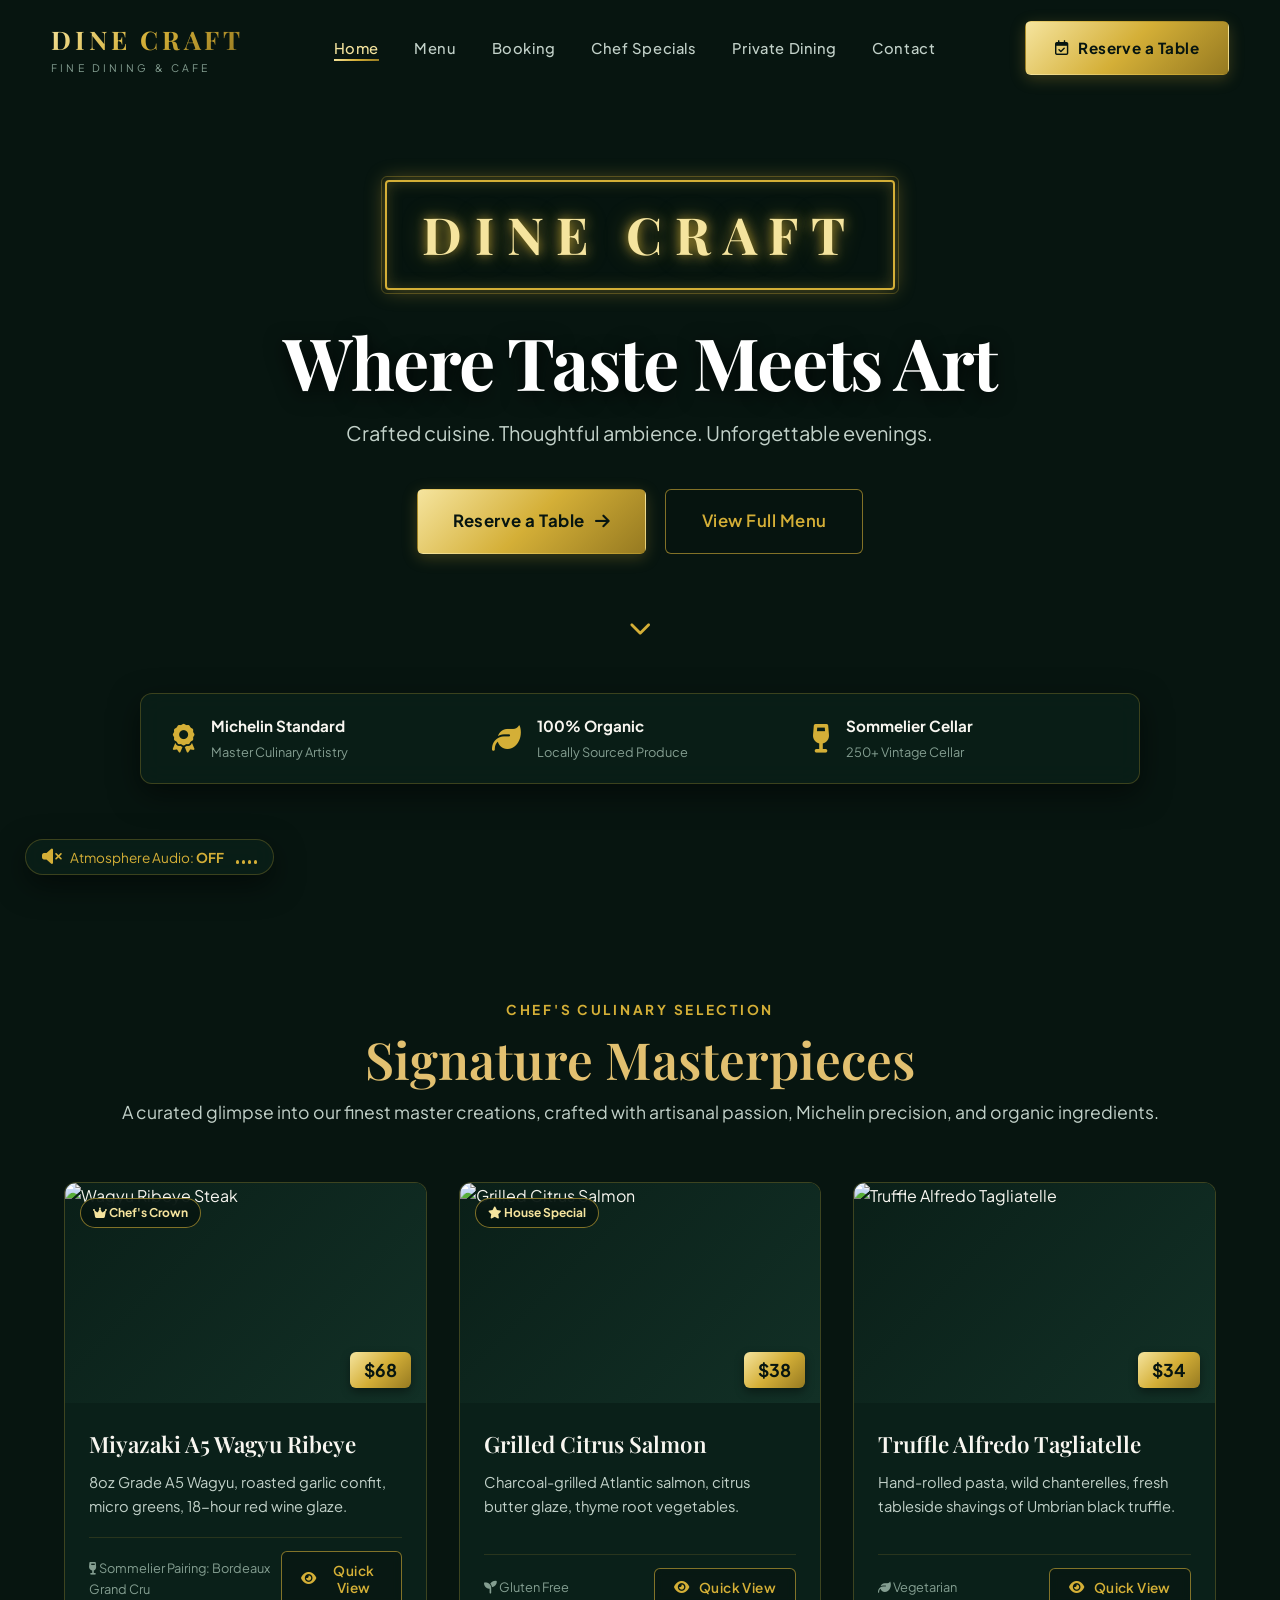
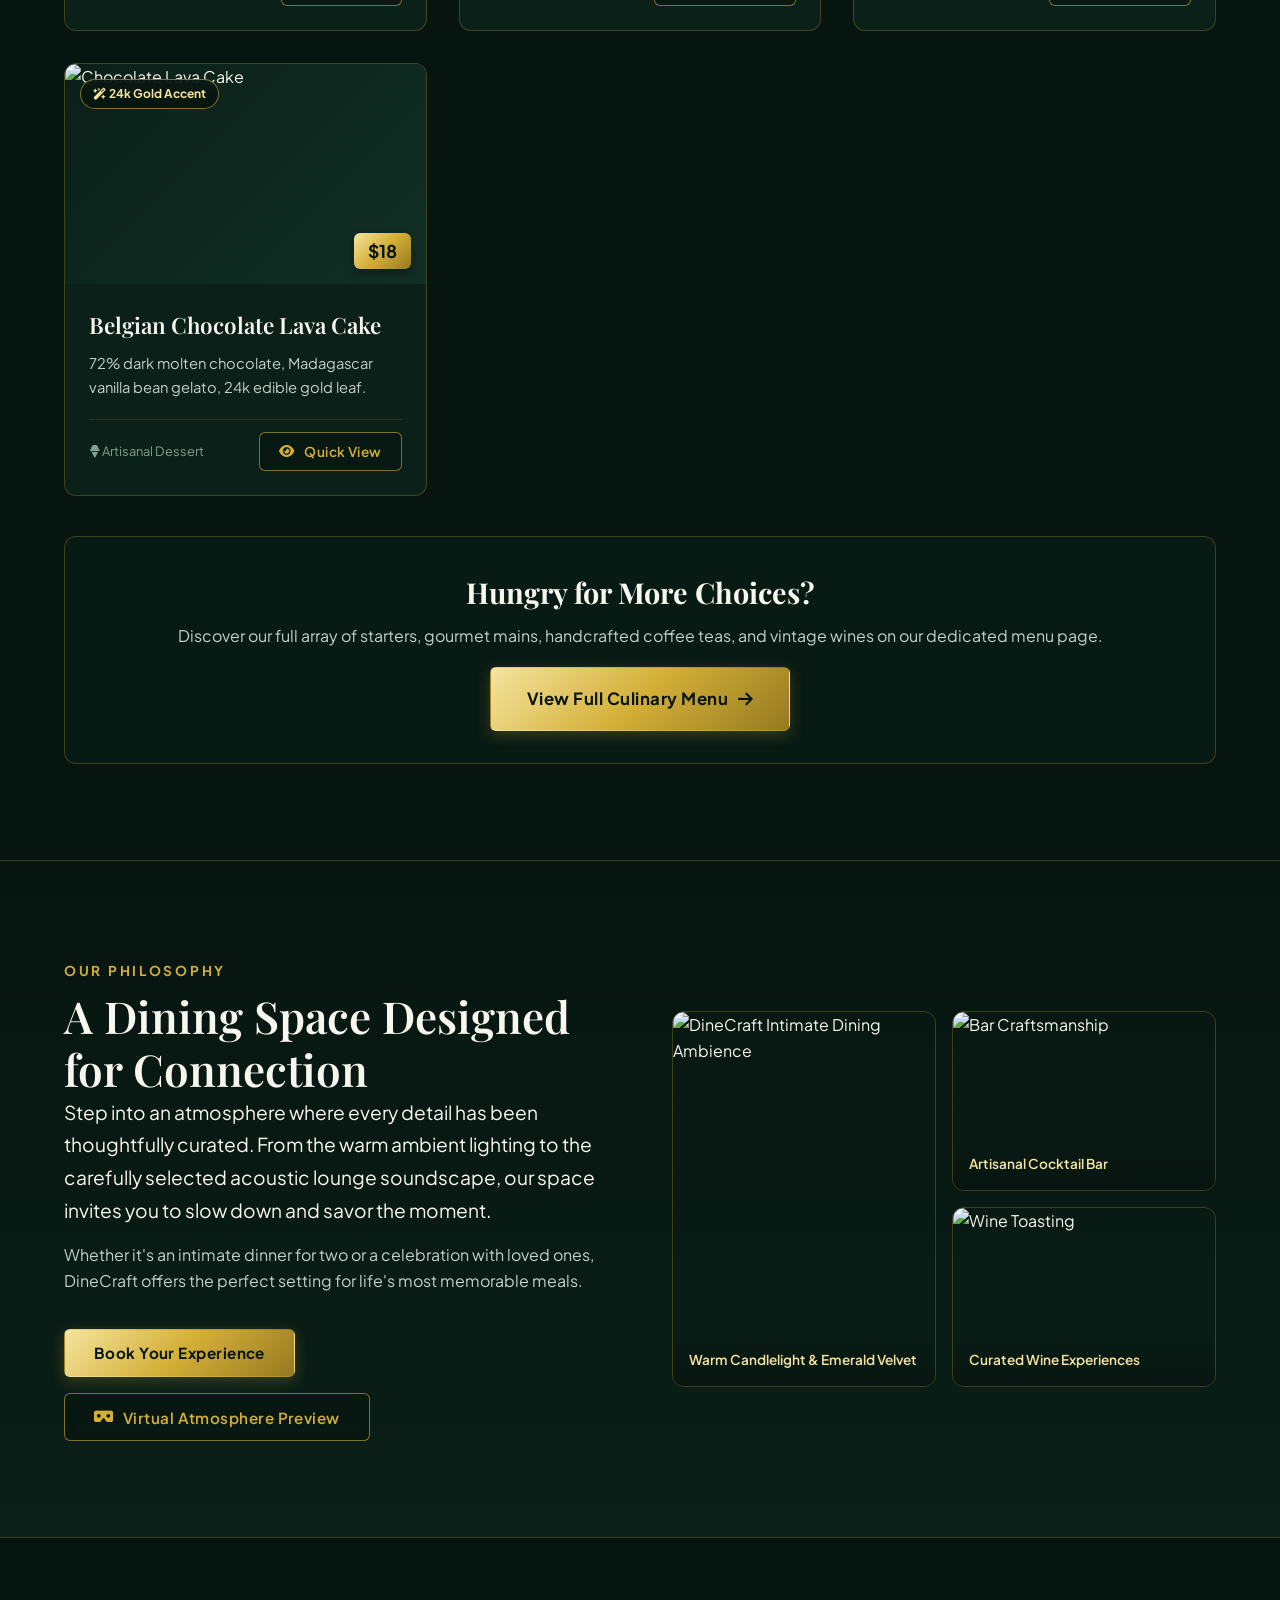
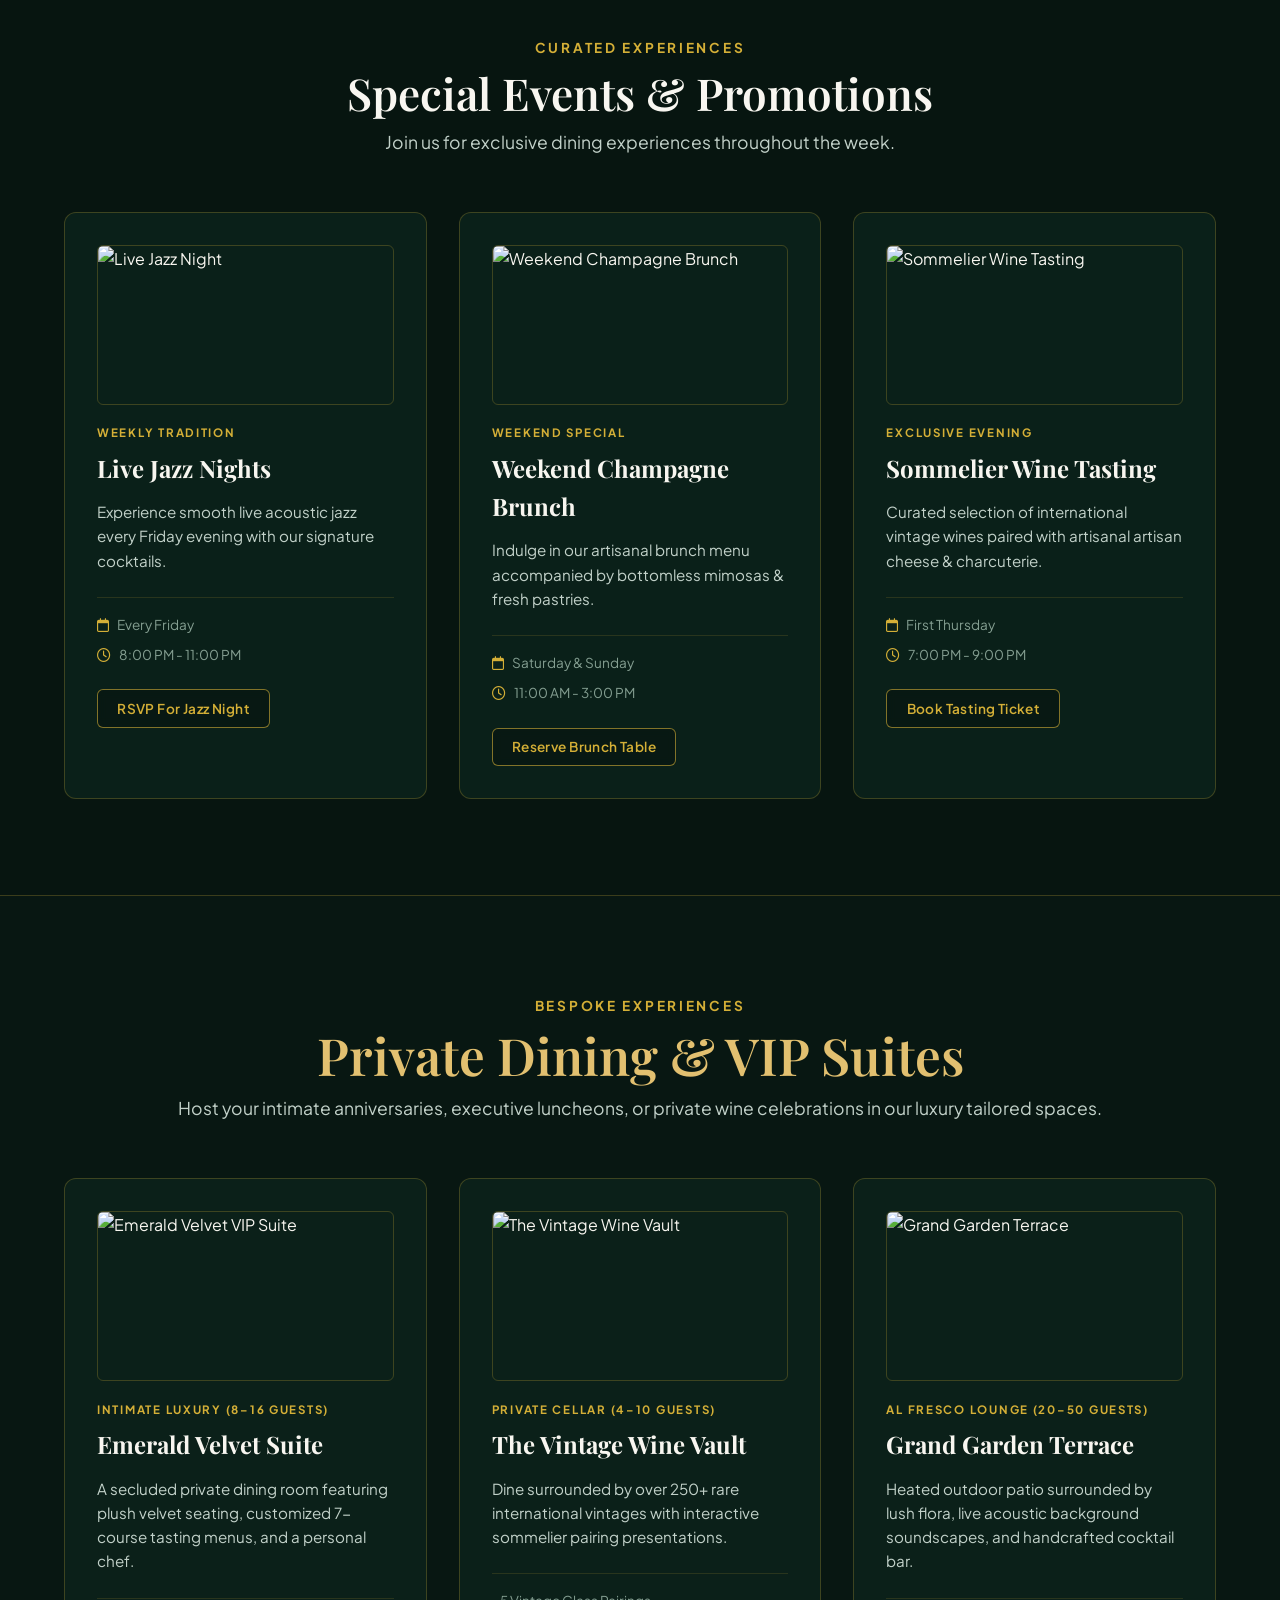
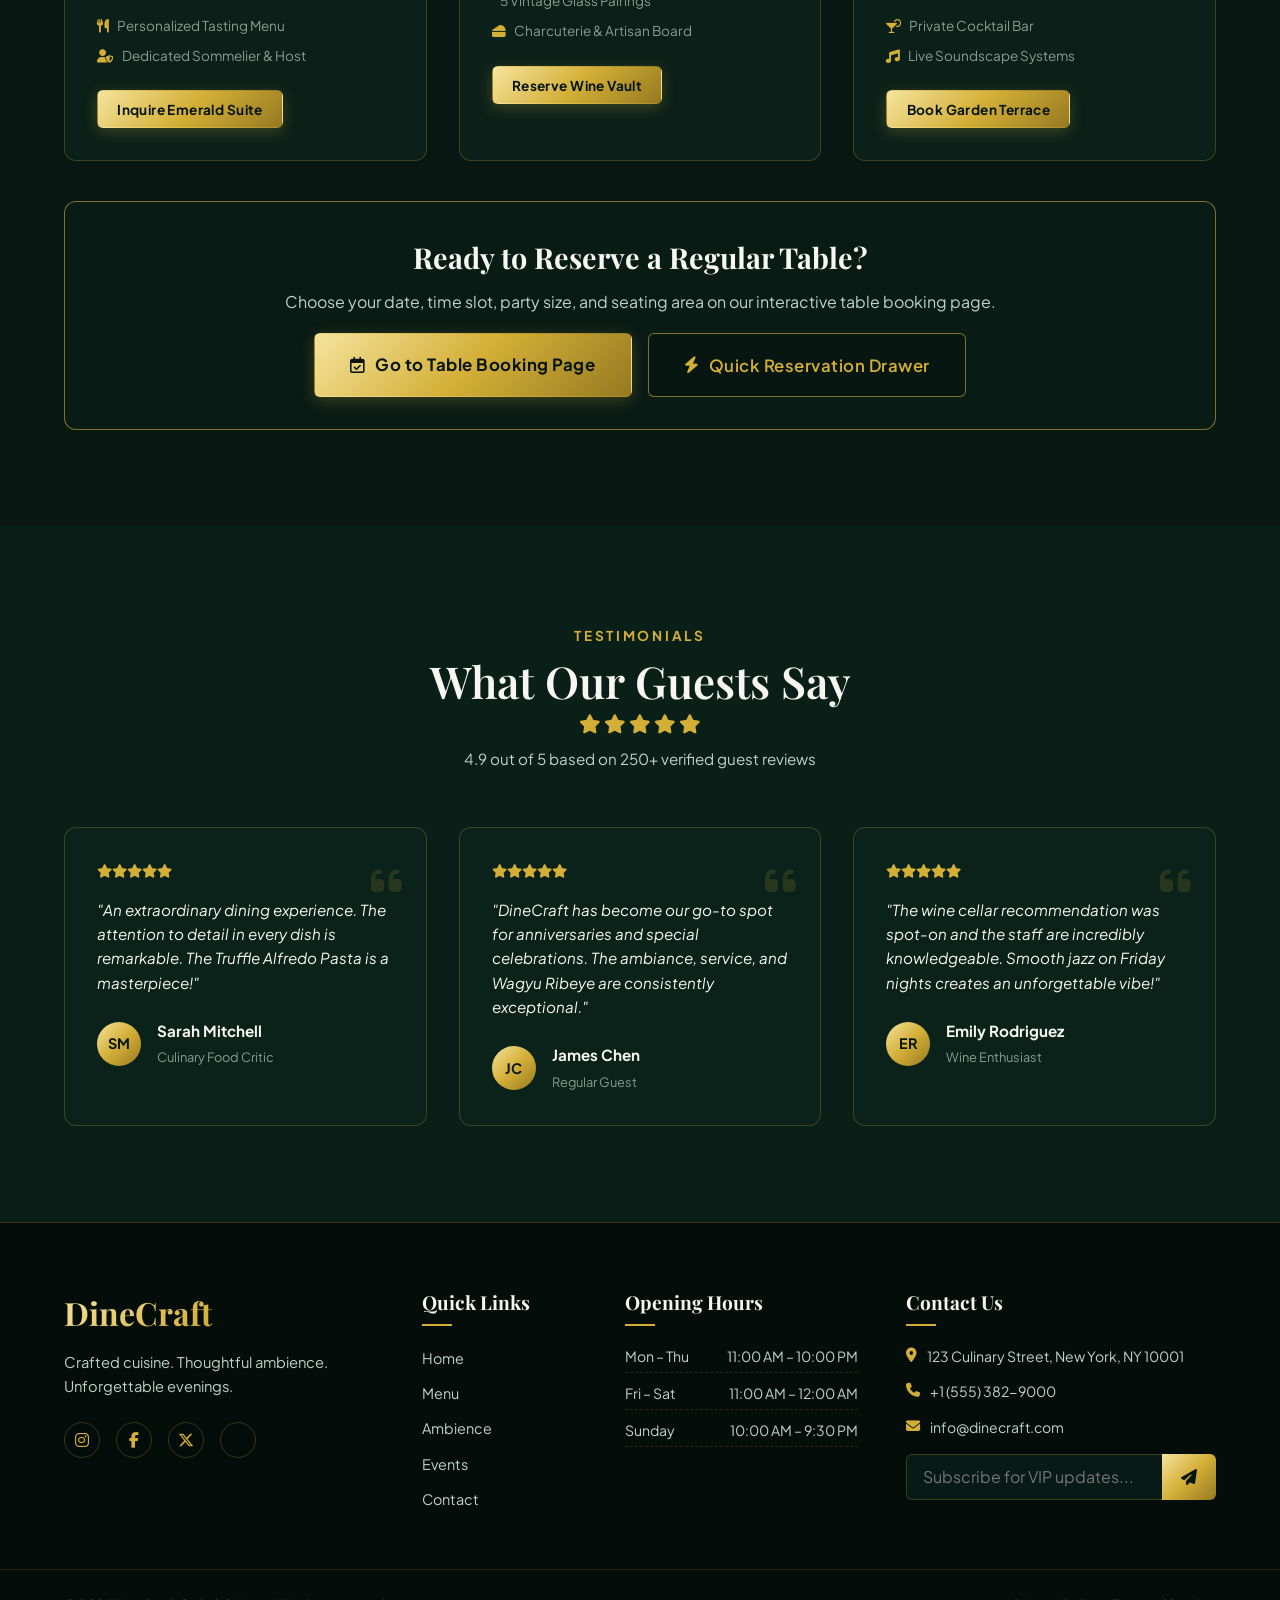
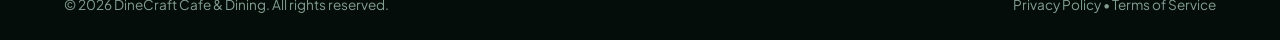
==== index.html @ c714c4ca "Initial commit: DineCraft Fine Dining & Cafe" ====
<!DOCTYPE html>
<html lang="en">
<head>
    <meta charset="UTF-8">
    <meta name="viewport" content="width=device-width, initial-scale=1.0">
    <meta name="description" content="DineCraft - Premier Fine Dining & Artisanal Cafe. Crafted cuisine, thoughtful ambience, and unforgettable culinary experiences.">
    <title>DineCraft | Where Taste Meets Art</title>
    
    <!-- Google Fonts -->
    <link rel="preconnect" href="https://fonts.googleapis.com">
    <link rel="preconnect" href="https://fonts.gstatic.com" crossorigin>
    <link href="https://fonts.googleapis.com/css2?family=Cormorant+Garamond:ital,wght@0,500;0,600;0,700;1,400&family=Playfair+Display:ital,wght@0,400;0,600;0,700;0,900;1,400&family=Plus+Jakarta+Sans:wght@300;400;500;600;700&display=swap" rel="stylesheet">
    
    <!-- FontAwesome Icons -->
    <link rel="stylesheet" href="https://cdnjs.cloudflare.com/ajax/libs/font-awesome/6.4.0/css/all.min.css">
    
    <!-- Main CSS -->
    <link rel="stylesheet" href="index.css?v=2">
</head>
<body>

    <!-- Ambient Audio Soundscape Synthesizer Floating Bar -->
    <div class="ambient-audio-bar" id="ambientAudioBar">
        <button id="ambientToggleBtn" class="ambient-btn" title="Toggle Relaxing Cafe Ambience Sound">
            <i class="fa-solid fa-volume-xmark" id="ambientIcon"></i>
            <span class="ambient-label">Atmosphere Audio: <strong id="ambientStatus">OFF</strong></span>
        </button>
        <div class="audio-waves" id="audioWaves">
            <span></span><span></span><span></span><span></span>
        </div>
    </div>

    <!-- Header & Sticky Navigation Bar -->
    <header class="site-header" id="siteHeader">
        <div class="header-container">
            <a href="#home" class="brand-logo">
                <span class="logo-text">DINE CRAFT</span>
                <span class="logo-sub">FINE DINING & CAFE</span>
            </a>

            <nav class="main-nav" id="mainNav">
                <ul class="nav-list">
                    <li><a href="index.html" class="nav-link active">Home</a></li>
                    <li><a href="menu.html" class="nav-link">Menu</a></li>
                    <li><a href="booking.html" class="nav-link">Booking</a></li>
                    <li><a href="#signatures" class="nav-link">Chef Specials</a></li>
                    <li><a href="#private-dining" class="nav-link">Private Dining</a></li>
                    <li><a href="#contact" class="nav-link">Contact</a></li>
                </ul>
            </nav>

            <div class="header-actions">
                <a href="booking.html" class="btn btn-gold">
                    <i class="fa-regular fa-calendar-check"></i>
                    <span>Reserve a Table</span>
                </a>
                <button class="mobile-toggle" id="mobileToggle" aria-label="Toggle Navigation Menu">
                    <i class="fa-solid fa-bars"></i>
                </button>
            </div>
        </div>
    </header>

    <!-- Main Content Area -->
    <main>
        <!-- Hero Section -->
        <section class="hero-section" id="home">
            <div class="hero-backdrop"></div>
            <div class="hero-overlay"></div>
            
            <div class="hero-content">
                <!-- Glowing Signboard Frame matching Reference Image -->
                <div class="glowing-sign-container" data-aos="fade-down">
                    <div class="sign-inner-glow">
                        <h1 class="sign-title">DINE CRAFT</h1>
                    </div>
                </div>

                <h2 class="hero-headline">Where Taste Meets Art</h2>
                <p class="hero-subtext">Crafted cuisine. Thoughtful ambience. Unforgettable evenings.</p>

                <div class="hero-cta-group">
                    <a href="booking.html" class="btn btn-gold btn-lg">
                        <span>Reserve a Table</span>
                        <i class="fa-solid fa-arrow-right"></i>
                    </a>
                    <a href="menu.html" class="btn btn-outline-gold btn-lg">
                        <span>View Full Menu</span>
                    </a>
                </div>

                <a href="#recommendations" class="scroll-indicator" aria-label="Scroll Down">
                    <i class="fa-solid fa-chevron-down"></i>
                </a>
            </div>

            <div class="hero-features-bar">
                <div class="feature-badge">
                    <i class="fa-solid fa-award"></i>
                    <div>
                        <strong>Michelin Standard</strong>
                        <span>Master Culinary Artistry</span>
                    </div>
                </div>
                <div class="feature-badge">
                    <i class="fa-solid fa-leaf"></i>
                    <div>
                        <strong>100% Organic</strong>
                        <span>Locally Sourced Produce</span>
                    </div>
                </div>
                <div class="feature-badge">
                    <i class="fa-solid fa-wine-glass"></i>
                    <div>
                        <strong>Sommelier Cellar</strong>
                        <span>250+ Vintage Cellar</span>
                    </div>
                </div>
            </div>
        </section>

        <!-- Chef's Signature Masterpieces Showcase Section -->
        <section class="section recommendations-section" id="signatures">
            <div class="container">
                <div class="section-header text-center">
                    <span class="gold-subtitle">CHEF'S CULINARY SELECTION</span>
                    <h2 class="section-title" style="color: #e2c070; font-size: 3.2rem;">Signature Masterpieces</h2>
                    <p class="section-description">A curated glimpse into our finest master creations, crafted with artisanal passion, Michelin precision, and organic ingredients.</p>
                </div>

                <div class="dishes-grid">
                    <!-- Dish 1: Wagyu Ribeye -->
                    <article class="dish-card">
                        <div class="dish-image-wrapper">
                            <img src="https://images.unsplash.com/photo-1558030006-450675393462?w=800&auto=format&fit=crop&q=80" alt="Wagyu Ribeye Steak" loading="lazy">
                            <span class="signature-tag"><i class="fa-solid fa-crown"></i> Chef's Crown</span>
                            <span class="price-tag">$68</span>
                        </div>
                        <div class="dish-info">
                            <h3 class="dish-title">Miyazaki A5 Wagyu Ribeye</h3>
                            <p class="dish-desc">8oz Grade A5 Wagyu, roasted garlic confit, micro greens, 18-hour red wine glaze.</p>
                            <div class="dish-footer">
                                <span class="dish-dietary"><i class="fa-solid fa-wine-glass"></i> Sommelier Pairing: Bordeaux Grand Cru</span>
                                <button class="btn btn-outline-gold btn-sm quick-view-btn" data-dish="wagyu">
                                    <i class="fa-solid fa-eye"></i> Quick View
                                </button>
                            </div>
                        </div>
                    </article>

                    <!-- Dish 2: Citrus Salmon -->
                    <article class="dish-card">
                        <div class="dish-image-wrapper">
                            <img src="https://images.unsplash.com/photo-1467003909585-2f8a72700288?w=800&auto=format&fit=crop&q=80" alt="Grilled Citrus Salmon" loading="lazy">
                            <span class="signature-tag"><i class="fa-solid fa-star"></i> House Special</span>
                            <span class="price-tag">$38</span>
                        </div>
                        <div class="dish-info">
                            <h3 class="dish-title">Grilled Citrus Salmon</h3>
                            <p class="dish-desc">Charcoal-grilled Atlantic salmon, citrus butter glaze, thyme root vegetables.</p>
                            <div class="dish-footer">
                                <span class="dish-dietary"><i class="fa-solid fa-seedling"></i> Gluten Free</span>
                                <button class="btn btn-outline-gold btn-sm quick-view-btn" data-dish="salmon">
                                    <i class="fa-solid fa-eye"></i> Quick View
                                </button>
                            </div>
                        </div>
                    </article>

                    <!-- Dish 3: Truffle Tagliatelle -->
                    <article class="dish-card">
                        <div class="dish-image-wrapper">
                            <img src="https://images.unsplash.com/photo-1551183053-bf91a1d81141?w=800&auto=format&fit=crop&q=80" alt="Truffle Alfredo Tagliatelle" loading="lazy">
                            <span class="price-tag">$34</span>
                        </div>
                        <div class="dish-info">
                            <h3 class="dish-title">Truffle Alfredo Tagliatelle</h3>
                            <p class="dish-desc">Hand-rolled pasta, wild chanterelles, fresh tableside shavings of Umbrian black truffle.</p>
                            <div class="dish-footer">
                                <span class="dish-dietary"><i class="fa-solid fa-leaf"></i> Vegetarian</span>
                                <button class="btn btn-outline-gold btn-sm quick-view-btn" data-dish="truffle">
                                    <i class="fa-solid fa-eye"></i> Quick View
                                </button>
                            </div>
                        </div>
                    </article>

                    <!-- Dish 4: Belgian Chocolate Lava Cake -->
                    <article class="dish-card">
                        <div class="dish-image-wrapper">
                            <img src="https://images.unsplash.com/photo-1606313564200-e75d5e30476c?w=800&auto=format&fit=crop&q=80" alt="Chocolate Lava Cake" loading="lazy">
                            <span class="signature-tag"><i class="fa-solid fa-wand-magic-sparkles"></i> 24k Gold Accent</span>
                            <span class="price-tag">$18</span>
                        </div>
                        <div class="dish-info">
                            <h3 class="dish-title">Belgian Chocolate Lava Cake</h3>
                            <p class="dish-desc">72% dark molten chocolate, Madagascar vanilla bean gelato, 24k edible gold leaf.</p>
                            <div class="dish-footer">
                                <span class="dish-dietary"><i class="fa-solid fa-ice-cream"></i> Artisanal Dessert</span>
                                <button class="btn btn-outline-gold btn-sm quick-view-btn" data-dish="cake">
                                    <i class="fa-solid fa-eye"></i> Quick View
                                </button>
                            </div>
                        </div>
                    </article>
                </div>

                <div class="text-center margin-top-lg" style="background: rgba(10, 31, 24, 0.6); padding: 2rem; border-radius: var(--radius-md); border: 1px solid var(--border-gold);">
                    <h3 style="font-family: var(--font-heading); font-size: 1.8rem; color: #f8f6f0; margin-bottom: 0.5rem;">Hungry for More Choices?</h3>
                    <p style="color: var(--text-secondary); margin-bottom: 1.2rem;">Discover our full array of starters, gourmet mains, handcrafted coffee teas, and vintage wines on our dedicated menu page.</p>
                    <a href="menu.html" class="btn btn-gold btn-lg">
                        <span>View Full Culinary Menu</span>
                        <i class="fa-solid fa-arrow-right"></i>
                    </a>
                </div>
            </div>
        </section>

        <!-- Ambience & Story Section -->
        <section class="section ambience-section" id="ambience">
            <div class="container">
                <div class="ambience-grid">
                    <div class="ambience-content">
                        <span class="gold-subtitle">OUR PHILOSOPHY</span>
                        <h2 class="section-title">A Dining Space Designed for Connection</h2>
                        <p class="ambience-lead">
                            Step into an atmosphere where every detail has been thoughtfully curated. From the warm ambient lighting to the carefully selected acoustic lounge soundscape, our space invites you to slow down and savor the moment.
                        </p>
                        <p class="ambience-body">
                            Whether it's an intimate dinner for two or a celebration with loved ones, DineCraft offers the perfect setting for life's most memorable meals.
                        </p>

                        <div class="ambience-actions">
                            <button class="btn btn-gold modal-trigger" data-target="reservationModal">
                                <span>Book Your Experience</span>
                            </button>
                            <button class="btn btn-outline-gold modal-trigger" data-target="tourModal">
                                <i class="fa-solid fa-vr-cardboard"></i>
                                <span>Virtual Atmosphere Preview</span>
                            </button>
                        </div>
                    </div>

                    <div class="ambience-gallery-masonry">
                        <div class="gallery-item item-large">
                            <img src="https://images.unsplash.com/photo-1550966871-3ed3cdb5ed0c?w=1000&auto=format&fit=crop&q=80" alt="DineCraft Intimate Dining Ambience" loading="lazy">
                            <div class="gallery-overlay">
                                <span>Warm Candlelight & Emerald Velvet</span>
                            </div>
                        </div>
                        <div class="gallery-item item-small">
                            <img src="https://images.unsplash.com/photo-1514933651103-005eec06c04b?w=600&auto=format&fit=crop&q=80" alt="Bar Craftsmanship" loading="lazy">
                            <div class="gallery-overlay">
                                <span>Artisanal Cocktail Bar</span>
                            </div>
                        </div>
                        <div class="gallery-item item-small">
                            <img src="https://images.unsplash.com/photo-1510812431401-41d2bd2722f3?w=600&auto=format&fit=crop&q=80" alt="Wine Toasting" loading="lazy">
                            <div class="gallery-overlay">
                                <span>Curated Wine Experiences</span>
                            </div>
                        </div>
                    </div>
                </div>
            </div>
        </section>

        <!-- Special Events & Promotions Section -->
        <section class="section events-section" id="events">
            <div class="container">
                <div class="section-header text-center">
                    <span class="gold-subtitle">CURATED EXPERIENCES</span>
                    <h2 class="section-title">Special Events & Promotions</h2>
                    <p class="section-description">Join us for exclusive dining experiences throughout the week.</p>
                </div>

                <div class="events-grid">
                    <!-- Event 1: Live Jazz Nights -->
                    <div class="event-card">
                        <div style="border-radius: var(--radius-sm); overflow: hidden; height: 160px; margin-bottom: 1.2rem; border: 1px solid var(--border-gold);">
                            <img src="https://images.unsplash.com/photo-1514933651103-005eec06c04b?auto=format&fit=crop&w=800&q=80" alt="Live Jazz Night" style="width: 100%; height: 100%; object-fit: cover;">
                        </div>
                        <div class="event-content">
                            <span class="event-tag">WEEKLY TRADITION</span>
                            <h3 class="event-title">Live Jazz Nights</h3>
                            <p class="event-desc">Experience smooth live acoustic jazz every Friday evening with our signature cocktails.</p>
                            <div class="event-meta">
                                <span><i class="fa-regular fa-calendar"></i> Every Friday</span>
                                <span><i class="fa-regular fa-clock"></i> 8:00 PM - 11:00 PM</span>
                            </div>
                            <button class="btn btn-outline-gold btn-sm modal-trigger" data-target="reservationModal" data-note="Jazz Night Request">
                                RSVP For Jazz Night
                            </button>
                        </div>
                    </div>

                    <!-- Event 2: Weekend Brunch -->
                    <div class="event-card">
                        <div style="border-radius: var(--radius-sm); overflow: hidden; height: 160px; margin-bottom: 1.2rem; border: 1px solid var(--border-gold);">
                            <img src="https://images.unsplash.com/photo-1541529086526-db283c563270?auto=format&fit=crop&w=800&q=80" alt="Weekend Champagne Brunch" style="width: 100%; height: 100%; object-fit: cover;">
                        </div>
                        <div class="event-content">
                            <span class="event-tag">WEEKEND SPECIAL</span>
                            <h3 class="event-title">Weekend Champagne Brunch</h3>
                            <p class="event-desc">Indulge in our artisanal brunch menu accompanied by bottomless mimosas & fresh pastries.</p>
                            <div class="event-meta">
                                <span><i class="fa-regular fa-calendar"></i> Saturday & Sunday</span>
                                <span><i class="fa-regular fa-clock"></i> 11:00 AM - 3:00 PM</span>
                            </div>
                            <button class="btn btn-outline-gold btn-sm modal-trigger" data-target="reservationModal" data-note="Weekend Brunch Request">
                                Reserve Brunch Table
                            </button>
                        </div>
                    </div>

                    <!-- Event 3: Wine Tasting -->
                    <div class="event-card">
                        <div style="border-radius: var(--radius-sm); overflow: hidden; height: 160px; margin-bottom: 1.2rem; border: 1px solid var(--border-gold);">
                            <img src="https://images.unsplash.com/photo-1510812431401-41d2bd2722f3?auto=format&fit=crop&w=800&q=80" alt="Sommelier Wine Tasting" style="width: 100%; height: 100%; object-fit: cover;">
                        </div>
                        <div class="event-content">
                            <span class="event-tag">EXCLUSIVE EVENING</span>
                            <h3 class="event-title">Sommelier Wine Tasting</h3>
                            <p class="event-desc">Curated selection of international vintage wines paired with artisanal artisan cheese & charcuterie.</p>
                            <div class="event-meta">
                                <span><i class="fa-regular fa-calendar"></i> First Thursday</span>
                                <span><i class="fa-regular fa-clock"></i> 7:00 PM - 9:00 PM</span>
                            </div>
                            <button class="btn btn-outline-gold btn-sm modal-trigger" data-target="reservationModal" data-note="Wine Tasting Request">
                                Book Tasting Ticket
                            </button>
                        </div>
                    </div>
                </div>
            </div>
        </section>

        <!-- Private Dining & Bespoke Celebrations Section -->
        <section class="section private-dining-section" id="private-dining" style="background: #081712; border-top: 1px solid var(--border-gold);">
            <div class="container">
                <div class="section-header text-center">
                    <span class="gold-subtitle">BESPOKE EXPERIENCES</span>
                    <h2 class="section-title" style="color: #e2c070; font-size: 3.2rem;">Private Dining & VIP Suites</h2>
                    <p class="section-description">Host your intimate anniversaries, executive luncheons, or private wine celebrations in our luxury tailored spaces.</p>
                </div>

                <div class="events-grid">
                    <!-- Suite 1: Emerald Velvet VIP Suite -->
                    <div class="event-card">
                        <div style="border-radius: var(--radius-sm); overflow: hidden; height: 170px; margin-bottom: 1.2rem; border: 1px solid var(--border-gold);">
                            <img src="https://images.unsplash.com/photo-1550966871-3ed3cdb5ed0c?auto=format&fit=crop&w=800&q=80" alt="Emerald Velvet VIP Suite" style="width: 100%; height: 100%; object-fit: cover;">
                        </div>
                        <div class="event-content">
                            <span class="event-tag">INTIMATE LUXURY (8–16 GUESTS)</span>
                            <h3 class="event-title">Emerald Velvet Suite</h3>
                            <p class="event-desc">A secluded private dining room featuring plush velvet seating, customized 7-course tasting menus, and a personal chef.</p>
                            <div class="event-meta">
                                <span><i class="fa-solid fa-utensils"></i> Personalized Tasting Menu</span>
                                <span><i class="fa-solid fa-user-shield"></i> Dedicated Sommelier & Host</span>
                            </div>
                            <button class="btn btn-gold btn-sm modal-trigger" data-target="reservationModal" data-note="Emerald Velvet Suite Request">
                                Inquire Emerald Suite
                            </button>
                        </div>
                    </div>

                    <!-- Suite 2: Sommelier Wine Cellar -->
                    <div class="event-card">
                        <div style="border-radius: var(--radius-sm); overflow: hidden; height: 170px; margin-bottom: 1.2rem; border: 1px solid var(--border-gold);">
                            <img src="https://images.unsplash.com/photo-1510812431401-41d2bd2722f3?auto=format&fit=crop&w=800&q=80" alt="The Vintage Wine Vault" style="width: 100%; height: 100%; object-fit: cover;">
                        </div>
                        <div class="event-content">
                            <span class="event-tag">PRIVATE CELLAR (4–10 GUESTS)</span>
                            <h3 class="event-title">The Vintage Wine Vault</h3>
                            <p class="event-desc">Dine surrounded by over 250+ rare international vintages with interactive sommelier pairing presentations.</p>
                            <div class="event-meta">
                                <span><i class="fa-solid fa-bottle-wine"></i> 5 Vintage Glass Pairings</span>
                                <span><i class="fa-solid fa-cheese"></i> Charcuterie & Artisan Board</span>
                            </div>
                            <button class="btn btn-gold btn-sm modal-trigger" data-target="reservationModal" data-note="Wine Vault Private Booking">
                                Reserve Wine Vault
                            </button>
                        </div>
                    </div>

                    <!-- Suite 3: Garden Terrace Lounge -->
                    <div class="event-card">
                        <div style="border-radius: var(--radius-sm); overflow: hidden; height: 170px; margin-bottom: 1.2rem; border: 1px solid var(--border-gold);">
                            <img src="https://images.unsplash.com/photo-1555396273-367ea4eb4db5?auto=format&fit=crop&w=800&q=80" alt="Grand Garden Terrace" style="width: 100%; height: 100%; object-fit: cover;">
                        </div>
                        <div class="event-content">
                            <span class="event-tag">AL FRESCO LOUNGE (20–50 GUESTS)</span>
                            <h3 class="event-title">Grand Garden Terrace</h3>
                            <p class="event-desc">Heated outdoor patio surrounded by lush flora, live acoustic background soundscapes, and handcrafted cocktail bar.</p>
                            <div class="event-meta">
                                <span><i class="fa-solid fa-martini-glass-citrus"></i> Private Cocktail Bar</span>
                                <span><i class="fa-solid fa-music"></i> Live Soundscape Systems</span>
                            </div>
                            <button class="btn btn-gold btn-sm modal-trigger" data-target="reservationModal" data-note="Garden Terrace Event Inquiry">
                                Book Garden Terrace
                            </button>
                        </div>
                    </div>
                </div>

                <div class="text-center margin-top-lg" style="background: rgba(10, 31, 24, 0.7); padding: 2rem; border-radius: var(--radius-md); border: 1px solid var(--border-gold-bright);">
                    <h3 style="font-family: var(--font-heading); font-size: 1.8rem; color: #f8f6f0; margin-bottom: 0.5rem;">Ready to Reserve a Regular Table?</h3>
                    <p style="color: var(--text-secondary); margin-bottom: 1.2rem;">Choose your date, time slot, party size, and seating area on our interactive table booking page.</p>
                    <div style="display: flex; gap: 1rem; justify-content: center; flex-wrap: wrap;">
                        <a href="booking.html" class="btn btn-gold btn-lg">
                            <i class="fa-regular fa-calendar-check"></i>
                            <span>Go to Table Booking Page</span>
                        </a>
                        <button class="btn btn-outline-gold btn-lg modal-trigger" data-target="reservationModal">
                            <i class="fa-solid fa-bolt"></i>
                            <span>Quick Reservation Drawer</span>
                        </button>
                    </div>
                </div>
            </div>
        </section>

        <!-- What Our Guests Say / Reviews Section -->
        <section class="section reviews-section" id="reviews">
            <div class="container">
                <div class="section-header text-center">
                    <span class="gold-subtitle">TESTIMONIALS</span>
                    <h2 class="section-title">What Our Guests Say</h2>
                    <div class="rating-stars">
                        <i class="fa-solid fa-star"></i>
                        <i class="fa-solid fa-star"></i>
                        <i class="fa-solid fa-star"></i>
                        <i class="fa-solid fa-star"></i>
                        <i class="fa-solid fa-star"></i>
                    </div>
                    <p class="rating-summary">4.9 out of 5 based on 250+ verified guest reviews</p>
                </div>

                <div class="reviews-grid">
                    <div class="review-card">
                        <div class="quote-icon"><i class="fa-solid fa-quote-left"></i></div>
                        <div class="review-stars">
                            <i class="fa-solid fa-star"></i><i class="fa-solid fa-star"></i><i class="fa-solid fa-star"></i><i class="fa-solid fa-star"></i><i class="fa-solid fa-star"></i>
                        </div>
                        <p class="review-text">"An extraordinary dining experience. The attention to detail in every dish is remarkable. The Truffle Alfredo Pasta is a masterpiece!"</p>
                        <div class="reviewer">
                            <div class="avatar-circle">SM</div>
                            <div class="reviewer-info">
                                <strong class="reviewer-name">Sarah Mitchell</strong>
                                <span class="reviewer-role">Culinary Food Critic</span>
                            </div>
                        </div>
                    </div>

                    <div class="review-card">
                        <div class="quote-icon"><i class="fa-solid fa-quote-left"></i></div>
                        <div class="review-stars">
                            <i class="fa-solid fa-star"></i><i class="fa-solid fa-star"></i><i class="fa-solid fa-star"></i><i class="fa-solid fa-star"></i><i class="fa-solid fa-star"></i>
                        </div>
                        <p class="review-text">"DineCraft has become our go-to spot for anniversaries and special celebrations. The ambiance, service, and Wagyu Ribeye are consistently exceptional."</p>
                        <div class="reviewer">
                            <div class="avatar-circle">JC</div>
                            <div class="reviewer-info">
                                <strong class="reviewer-name">James Chen</strong>
                                <span class="reviewer-role">Regular Guest</span>
                            </div>
                        </div>
                    </div>

                    <div class="review-card">
                        <div class="quote-icon"><i class="fa-solid fa-quote-left"></i></div>
                        <div class="review-stars">
                            <i class="fa-solid fa-star"></i><i class="fa-solid fa-star"></i><i class="fa-solid fa-star"></i><i class="fa-solid fa-star"></i><i class="fa-solid fa-star"></i>
                        </div>
                        <p class="review-text">"The wine cellar recommendation was spot-on and the staff are incredibly knowledgeable. Smooth jazz on Friday nights creates an unforgettable vibe!"</p>
                        <div class="reviewer">
                            <div class="avatar-circle">ER</div>
                            <div class="reviewer-info">
                                <strong class="reviewer-name">Emily Rodriguez</strong>
                                <span class="reviewer-role">Wine Enthusiast</span>
                            </div>
                        </div>
                    </div>
                </div>
            </div>
        </section>
    </main>

    <!-- Footer & Contact Section -->
    <footer class="site-footer" id="contact">
        <div class="footer-top">
            <div class="container">
                <div class="footer-grid">
                    <!-- Column 1: Brand Info -->
                    <div class="footer-col brand-col">
                        <h3 class="footer-logo">DineCraft</h3>
                        <p class="footer-tagline">Crafted cuisine. Thoughtful ambience. Unforgettable evenings.</p>
                        <div class="social-links">
                            <a href="#" aria-label="Instagram"><i class="fa-brands fa-instagram"></i></a>
                            <a href="#" aria-label="Facebook"><i class="fa-brands fa-facebook-f"></i></a>
                            <a href="#" aria-label="X Twitter"><i class="fa-brands fa-x-twitter"></i></a>
                            <a href="#" aria-label="TripAdvisor"><i class="fa-brands fa-tripadvisor"></i></a>
                        </div>
                    </div>

                    <!-- Column 2: Quick Links -->
                    <div class="footer-col">
                        <h4 class="footer-heading">Quick Links</h4>
                        <ul class="footer-links">
                            <li><a href="#home">Home</a></li>
                            <li><a href="#recommendations">Menu</a></li>
                            <li><a href="#ambience">Ambience</a></li>
                            <li><a href="#events">Events</a></li>
                            <li><a href="#contact">Contact</a></li>
                        </ul>
                    </div>

                    <!-- Column 3: Opening Hours -->
                    <div class="footer-col">
                        <h4 class="footer-heading">Opening Hours</h4>
                        <ul class="hours-list">
                            <li><span>Mon – Thu</span> <span>11:00 AM – 10:00 PM</span></li>
                            <li><span>Fri – Sat</span> <span>11:00 AM – 12:00 AM</span></li>
                            <li><span>Sunday</span> <span>10:00 AM – 9:30 PM</span></li>
                        </ul>
                    </div>

                    <!-- Column 4: Contact Us & Newsletter -->
                    <div class="footer-col contact-col">
                        <h4 class="footer-heading">Contact Us</h4>
                        <ul class="contact-info">
                            <li><i class="fa-solid fa-location-dot"></i> 123 Culinary Street, New York, NY 10001</li>
                            <li><i class="fa-solid fa-phone"></i> +1 (555) 382-9000</li>
                            <li><i class="fa-solid fa-envelope"></i> info@dinecraft.com</li>
                        </ul>

                        <form class="newsletter-form" id="newsletterForm">
                            <input type="email" placeholder="Subscribe for VIP updates..." required>
                            <button type="submit" aria-label="Subscribe"><i class="fa-solid fa-paper-plane"></i></button>
                        </form>
                    </div>
                </div>
            </div>
        </div>

        <div class="footer-bottom">
            <div class="container copyright-bar">
                <p>&copy; 2026 DineCraft Cafe & Dining. All rights reserved.</p>
                <div class="legal-links">
                    <a href="#">Privacy Policy</a>
                    <span>•</span>
                    <a href="#">Terms of Service</a>
                </div>
            </div>
        </div>
    </footer>

    <!-- MODAL 1: Interactive Table Reservation Drawer/Modal -->
    <div class="modal" id="reservationModal" aria-hidden="true">
        <div class="modal-overlay modal-close"></div>
        <div class="modal-dialog glass-dialog">
            <button class="modal-close-btn modal-close" aria-label="Close modal"><i class="fa-solid fa-xmark"></i></button>
            
            <div class="modal-header">
                <span class="gold-subtitle">ONLINE TABLE RESERVATION</span>
                <h3 class="modal-title">Book Your Dining Table</h3>
            </div>

            <form id="reservationForm" class="reservation-form">
                <!-- Step 1: Date & Guests -->
                <div class="form-row">
                    <div class="form-group">
                        <label for="resDate"><i class="fa-regular fa-calendar-days"></i> Select Date</label>
                        <input type="date" id="resDate" required>
                    </div>
                    <div class="form-group">
                        <label for="resTime"><i class="fa-regular fa-clock"></i> Select Time</label>
                        <select id="resTime" required>
                            <option value="">Choose Time Slot...</option>
                            <option value="12:00 PM">12:00 PM (Lunch)</option>
                            <option value="01:30 PM">01:30 PM (Lunch)</option>
                            <option value="06:00 PM">06:00 PM (Dinner)</option>
                            <option value="07:30 PM">07:30 PM (Dinner Prime)</option>
                            <option value="09:00 PM">09:00 PM (Late Dining)</option>
                        </select>
                    </div>
                </div>

                <div class="form-row">
                    <div class="form-group">
                        <label for="resGuests"><i class="fa-solid fa-user-group"></i> Party Size</label>
                        <select id="resGuests" required>
                            <option value="2">2 Guests (Intimate)</option>
                            <option value="4" selected>4 Guests (Standard)</option>
                            <option value="6">6 Guests (Group)</option>
                            <option value="8+">8+ Guests (Private Party)</option>
                        </select>
                    </div>
                    <div class="form-group">
                        <label for="resArea"><i class="fa-solid fa-chair"></i> Preferred Seating Area</label>
                        <select id="resArea">
                            <option value="Main Dining Room">Main Dining Room</option>
                            <option value="Cozy Emerald Booth">Cozy Emerald Velvet Booth</option>
                            <option value="Window View">Window View</option>
                            <option value="Chef's Counter">Chef's Tasting Counter</option>
                        </select>
                    </div>
                </div>

                <!-- Guest Info -->
                <div class="form-row">
                    <div class="form-group">
                        <label for="resName">Full Name</label>
                        <input type="text" id="resName" placeholder="e.g. Alexander Vance" required>
                    </div>
                    <div class="form-group">
                        <label for="resPhone">Phone Number</label>
                        <input type="tel" id="resPhone" placeholder="+1 (555) 000-0000" required>
                    </div>
                </div>

                <div class="form-group">
                    <label for="resNotes">Special Requests or Dietary Requirements</label>
                    <textarea id="resNotes" rows="2" placeholder="Anniversary celebration, gluten allergies, high chair needed..."></textarea>
                </div>

                <button type="submit" class="btn btn-gold btn-block margin-top-md">
                    <span>Confirm Reservation</span>
                    <i class="fa-solid fa-check"></i>
                </button>
            </form>

            <!-- Success Confirmation Screen (hidden by default) -->
            <div id="reservationSuccess" class="reservation-success hidden">
                <div class="success-icon"><i class="fa-solid fa-circle-check"></i></div>
                <h3>Table Reserved Successfully!</h3>
                <p>We look forward to welcoming you to DineCraft.</p>
                <div class="booking-summary-card">
                    <div class="summary-line"><span>Booking Ref:</span> <strong id="confRef">#DC-8492</strong></div>
                    <div class="summary-line"><span>Name:</span> <strong id="confName">Alexander Vance</strong></div>
                    <div class="summary-line"><span>Date & Time:</span> <strong id="confDateTime">Today at 7:30 PM</strong></div>
                    <div class="summary-line"><span>Party Size:</span> <strong id="confGuests">4 Guests</strong></div>
                    <div class="summary-line"><span>Seating:</span> <strong id="confArea">Cozy Emerald Velvet Booth</strong></div>
                </div>
                <button class="btn btn-outline-gold modal-close margin-top-md">Close & Return</button>
            </div>
        </div>
    </div>

    <!-- MODAL 2: Interactive Full Culinary Menu Modal -->
    <div class="modal" id="menuModal" aria-hidden="true">
        <div class="modal-overlay modal-close"></div>
        <div class="modal-dialog glass-dialog dialog-large">
            <button class="modal-close-btn modal-close" aria-label="Close modal"><i class="fa-solid fa-xmark"></i></button>

            <div class="modal-header text-center">
                <span class="gold-subtitle">THE CULINARY EXPERIENCE</span>
                <h3 class="modal-title">DineCraft Full Menu</h3>
            </div>

            <!-- Menu Category Filter Tabs & Search -->
            <div class="menu-controls">
                <div class="menu-search-box">
                    <i class="fa-solid fa-magnifying-glass"></i>
                    <input type="text" id="menuSearchInput" placeholder="Search menu by dish, ingredient...">
                </div>
                <div class="menu-tabs" id="menuTabs">
                    <button class="tab-btn active" data-category="all">All Items</button>
                    <button class="tab-btn" data-category="starters">Starters</button>
                    <button class="tab-btn" data-category="mains">Chef Mains</button>
                    <button class="tab-btn" data-category="desserts">Desserts</button>
                    <button class="tab-btn" data-category="drinks">Wines & Coffees</button>
                </div>
            </div>

            <!-- Menu Items Grid -->
            <div class="full-menu-grid" id="fullMenuGrid">
                <!-- Dynamically populated / styled by JS -->
            </div>
        </div>
    </div>

    <!-- MODAL 3: Dish Quick View Modal -->
    <div class="modal" id="dishModal" aria-hidden="true">
        <div class="modal-overlay modal-close"></div>
        <div class="modal-dialog glass-dialog">
            <button class="modal-close-btn modal-close" aria-label="Close modal"><i class="fa-solid fa-xmark"></i></button>

            <div class="dish-detail-container" id="dishDetailContent">
                <!-- Dynamically filled on dish click -->
            </div>
        </div>
    </div>

    <!-- MODAL 4: Virtual Tour & Atmosphere Modal -->
    <div class="modal" id="tourModal" aria-hidden="true">
        <div class="modal-overlay modal-close"></div>
        <div class="modal-dialog glass-dialog dialog-medium">
            <button class="modal-close-btn modal-close" aria-label="Close modal"><i class="fa-solid fa-xmark"></i></button>

            <div class="modal-header text-center">
                <span class="gold-subtitle">INTERACTIVE EXPERIENCE</span>
                <h3 class="modal-title">Atmosphere & Interior Tour</h3>
            </div>

            <div class="tour-player-wrapper">
                <img src="https://images.unsplash.com/photo-1517248135467-4c7edcad34c4?q=80&w=1200&auto=format&fit=crop" alt="Interior Atmosphere Preview" class="tour-main-img" id="tourDisplayImg">
                <div class="tour-controls-overlay">
                    <button class="btn btn-gold modal-trigger" data-target="reservationModal">
                        Book This Atmosphere
                    </button>
                </div>
            </div>

            <div class="tour-thumbnails">
                <img src="https://images.unsplash.com/photo-1517248135467-4c7edcad34c4?q=80&w=300&auto=format&fit=crop" class="tour-thumb active" alt="Main Dining Room">
                <img src="https://images.unsplash.com/photo-1550966871-3ed3cdb5ed0c?q=80&w=300&auto=format&fit=crop" class="tour-thumb" alt="Velvet Booth Seating">
                <img src="https://images.unsplash.com/photo-1514933651103-005eec06c04b?q=80&w=300&auto=format&fit=crop" class="tour-thumb" alt="Chef Plating Station">
            </div>
        </div>
    </div>

    <!-- Toast Notification Popup Container -->
    <div class="toast-container" id="toastContainer"></div>

    <!-- JavaScript File -->
    <script src="main.js"></script>
</body>
</html>
---- index.css ----
/* ==========================================================================
   DineCraft - Luxury Fine Dining & Cafe Design System
   Color Palette: Deep Emerald (#071510) & Antique Warm Gold (#d4af37)
   ========================================================================== */

/* --- Custom Properties & Tokens --- */
:root {
    --bg-dark: #071510;
    --bg-surface: #0a1f18;
    --bg-card: rgba(13, 36, 28, 0.75);
    --bg-card-hover: rgba(18, 48, 38, 0.9);
    
    --color-gold: #d4af37;
    --color-gold-light: #f5e49e;
    --color-gold-bright: #e8c85a;
    --color-gold-dark: #967a21;
    --gold-gradient: linear-gradient(135deg, #f5e49e 0%, #d4af37 50%, #967a21 100%);
    --gold-glow: 0 0 25px rgba(212, 175, 55, 0.35);
    
    --text-primary: #f8f6f0;
    --text-secondary: #c2d1c9;
    --text-muted: #849e91;
    
    --border-gold: rgba(212, 175, 55, 0.25);
    --border-gold-bright: rgba(212, 175, 55, 0.6);
    
    --font-heading: 'Playfair Display', 'Cormorant Garamond', Georgia, serif;
    --font-body: 'Plus Jakarta Sans', -apple-system, sans-serif;
    
    --radius-sm: 6px;
    --radius-md: 12px;
    --radius-lg: 20px;
    --radius-pill: 50px;
    
    --transition: all 0.35s cubic-bezier(0.25, 0.8, 0.25, 1);
    --shadow-card: 0 10px 30px rgba(0, 0, 0, 0.5);
}

/* --- Base Reset & Setup --- */
*, *::before, *::after {
    box-sizing: border-box;
    margin: 0;
    padding: 0;
}

html {
    scroll-behavior: smooth;
    font-size: 16px;
}

body {
    background-color: var(--bg-dark);
    color: var(--text-primary);
    font-family: var(--font-body);
    line-height: 1.6;
    overflow-x: hidden;
    -webkit-font-smoothing: antialiased;
}

img {
    max-width: 100%;
    height: auto;
    display: block;
}

a {
    color: inherit;
    text-decoration: none;
    transition: var(--transition);
}

ul {
    list-style: none;
}

button, input, select, textarea {
    font-family: inherit;
    font-size: inherit;
}

/* --- Utility Classes --- */
.container {
    width: 90%;
    max-width: 1240px;
    margin: 0 auto;
}

.text-center { text-align: center; }
.margin-top-md { margin-top: 1.5rem; }
.margin-top-lg { margin-top: 2.5rem; }
.hidden { display: none !important; }

.gold-subtitle {
    display: inline-block;
    color: var(--color-gold);
    font-size: 0.85rem;
    font-weight: 700;
    letter-spacing: 0.2em;
    text-transform: uppercase;
    margin-bottom: 0.5rem;
}

.section {
    padding: 6rem 0;
    position: relative;
}

.section-header {
    margin-bottom: 3.5rem;
}

.section-title {
    font-family: var(--font-heading);
    font-size: 2.75rem;
    font-weight: 600;
    color: var(--text-primary);
    line-height: 1.2;
}

.section-description {
    color: var(--text-secondary);
    font-size: 1.1rem;
    margin-top: 0.5rem;
}

/* --- Button Component System --- */
.btn {
    display: inline-flex;
    align-items: center;
    justify-content: center;
    gap: 0.6rem;
    padding: 0.85rem 1.8rem;
    font-size: 0.95rem;
    font-weight: 600;
    letter-spacing: 0.03em;
    border-radius: var(--radius-sm);
    cursor: pointer;
    transition: var(--transition);
    border: 1px solid transparent;
}

.btn-gold {
    background: var(--gold-gradient);
    color: #071510;
    font-weight: 700;
    box-shadow: 0 4px 15px rgba(212, 175, 55, 0.25);
}

.btn-gold:hover {
    transform: translateY(-2px);
    box-shadow: 0 8px 25px rgba(212, 175, 55, 0.45);
    background: linear-gradient(135deg, #ffffff 0%, #e8c85a 100%);
}

.btn-outline-gold {
    background: rgba(7, 21, 16, 0.6);
    color: var(--color-gold);
    border-color: var(--border-gold-bright);
    backdrop-filter: blur(5px);
}

.btn-outline-gold:hover {
    background: rgba(212, 175, 55, 0.15);
    color: #ffffff;
    border-color: var(--color-gold-light);
    transform: translateY(-2px);
    box-shadow: 0 4px 20px rgba(212, 175, 55, 0.2);
}

.btn-lg {
    padding: 1.1rem 2.2rem;
    font-size: 1.05rem;
}

.btn-sm {
    padding: 0.6rem 1.2rem;
    font-size: 0.85rem;
}

.btn-block {
    width: 100%;
}

.btn-text {
    background: none;
    border: none;
    color: var(--color-gold);
    font-weight: 600;
    cursor: pointer;
    padding: 0;
    display: inline-flex;
    align-items: center;
    gap: 0.4rem;
    transition: var(--transition);
}

.btn-text:hover {
    color: #ffffff;
}

/* --- Floating Ambient Audio Soundscape Bar --- */
.ambient-audio-bar {
    position: fixed;
    bottom: 25px;
    left: 25px;
    z-index: 99;
    display: flex;
    align-items: center;
    gap: 12px;
    background: rgba(10, 31, 24, 0.85);
    border: 1px solid var(--border-gold);
    backdrop-filter: blur(12px);
    padding: 8px 16px;
    border-radius: var(--radius-pill);
    box-shadow: var(--shadow-card);
}

.ambient-btn {
    background: none;
    border: none;
    color: var(--color-gold);
    cursor: pointer;
    display: flex;
    align-items: center;
    gap: 8px;
    font-size: 0.85rem;
}

.ambient-btn i {
    font-size: 1.1rem;
}

.audio-waves {
    display: flex;
    align-items: flex-end;
    gap: 3px;
    height: 14px;
}

.audio-waves span {
    width: 3px;
    height: 4px;
    background-color: var(--color-gold);
    border-radius: 2px;
    transition: var(--transition);
}

.audio-waves.playing span {
    animation: waveAnim 0.8s ease-in-out infinite alternate;
}

.audio-waves.playing span:nth-child(1) { animation-delay: 0.1s; }
.audio-waves.playing span:nth-child(2) { animation-delay: 0.3s; }
.audio-waves.playing span:nth-child(3) { animation-delay: 0.2s; }
.audio-waves.playing span:nth-child(4) { animation-delay: 0.4s; }

@keyframes waveAnim {
    0% { height: 3px; }
    100% { height: 14px; }
}

/* --- Header & Navigation --- */
.site-header {
    position: fixed;
    top: 0;
    left: 0;
    width: 100%;
    z-index: 100;
    padding: 1.2rem 0;
    transition: var(--transition);
}

.site-header.scrolled {
    background: rgba(7, 21, 16, 0.92);
    backdrop-filter: blur(16px);
    padding: 0.8rem 0;
    border-bottom: 1px solid var(--border-gold);
    box-shadow: 0 5px 25px rgba(0, 0, 0, 0.4);
}

.header-container {
    width: 92%;
    max-width: 1300px;
    margin: 0 auto;
    display: flex;
    align-items: center;
    justify-content: space-between;
}

.brand-logo {
    display: flex;
    flex-direction: column;
}

.logo-text {
    font-family: var(--font-heading);
    font-size: 1.6rem;
    font-weight: 700;
    letter-spacing: 0.15em;
    background: var(--gold-gradient);
    -webkit-background-clip: text;
    -webkit-text-fill-color: transparent;
}

.logo-sub {
    font-size: 0.65rem;
    letter-spacing: 0.3em;
    color: var(--text-muted);
    text-transform: uppercase;
}

.nav-list {
    display: flex;
    align-items: center;
    gap: 2.2rem;
}

.nav-link {
    font-size: 0.92rem;
    font-weight: 500;
    color: var(--text-secondary);
    letter-spacing: 0.04em;
    position: relative;
    padding: 4px 0;
}

.nav-link::after {
    content: '';
    position: absolute;
    bottom: 0;
    left: 0;
    width: 0%;
    height: 2px;
    background: var(--gold-gradient);
    transition: var(--transition);
}

.nav-link:hover, .nav-link.active {
    color: var(--color-gold-light);
}

.nav-link:hover::after, .nav-link.active::after {
    width: 100%;
}

.header-actions {
    display: flex;
    align-items: center;
    gap: 1.2rem;
}

.mobile-toggle {
    display: none;
    background: none;
    border: none;
    color: var(--color-gold);
    font-size: 1.5rem;
    cursor: pointer;
}

/* --- Hero Section --- */
.hero-section {
    position: relative;
    min-height: 100vh;
    display: flex;
    flex-direction: column;
    justify-content: center;
    align-items: center;
    padding: 8rem 1rem 4rem;
    text-align: center;
    overflow: hidden;
}

.hero-backdrop {
    position: absolute;
    top: 0;
    left: 0;
    width: 100%;
    height: 100%;
    background-image: url('https://images.unsplash.com/photo-1517248135467-4c7edcad34c4?q=80&w=1920&auto=format&fit=crop');
    background-size: cover;
    background-position: center;
    filter: brightness(0.65) contrast(1.1);
    z-index: 1;
    transform: scale(1.05);
    transition: transform 10s ease-out;
}

.hero-section:hover .hero-backdrop {
    transform: scale(1.0);
}

.hero-overlay {
    position: absolute;
    top: 0;
    left: 0;
    width: 100%;
    height: 100%;
    background: radial-gradient(circle at center, rgba(7, 21, 16, 0.4) 0%, rgba(7, 21, 16, 0.95) 90%);
    z-index: 2;
}

.hero-content {
    position: relative;
    z-index: 3;
    max-width: 850px;
    margin: 0 auto;
    display: flex;
    flex-direction: column;
    align-items: center;
}

/* Glowing Neon/Brass Signboard Frame from Reference Image */
.glowing-sign-container {
    margin-bottom: 2rem;
    padding: 12px 35px;
    border: 2px solid var(--color-gold);
    border-radius: 4px;
    box-shadow: 0 0 20px rgba(212, 175, 55, 0.4), inset 0 0 15px rgba(212, 175, 55, 0.25);
    background: rgba(7, 21, 16, 0.85);
    backdrop-filter: blur(8px);
    position: relative;
}

.glowing-sign-container::before {
    content: '';
    position: absolute;
    top: -6px;
    left: -6px;
    right: -6px;
    bottom: -6px;
    border: 1px solid rgba(212, 175, 55, 0.3);
    border-radius: 6px;
    pointer-events: none;
}

.sign-title {
    font-family: var(--font-heading);
    font-size: 3.2rem;
    font-weight: 700;
    letter-spacing: 0.25em;
    color: var(--color-gold-light);
    text-shadow: 0 0 12px rgba(212, 175, 55, 0.8), 0 0 25px rgba(212, 175, 55, 0.4);
    margin: 0;
}

.hero-headline {
    font-family: var(--font-heading);
    font-size: 4.5rem;
    font-weight: 700;
    color: #ffffff;
    line-height: 1.1;
    margin-bottom: 1rem;
    letter-spacing: -0.02em;
    text-shadow: 0 4px 20px rgba(0,0,0,0.8);
}

.hero-subtext {
    font-size: 1.25rem;
    color: var(--text-secondary);
    max-width: 600px;
    margin-bottom: 2.5rem;
    font-weight: 400;
}

.hero-cta-group {
    display: flex;
    gap: 1.2rem;
    flex-wrap: wrap;
    justify-content: center;
}

.scroll-indicator {
    margin-top: 3.5rem;
    color: var(--color-gold);
    font-size: 1.4rem;
    animation: bounce 2s infinite;
    cursor: pointer;
}

@keyframes bounce {
    0%, 20%, 50%, 80%, 100% { transform: translateY(0); }
    40% { transform: translateY(-10px); }
    60% { transform: translateY(-5px); }
}

.hero-features-bar {
    position: relative;
    z-index: 3;
    margin-top: 3rem;
    width: 90%;
    max-width: 1000px;
    display: grid;
    grid-template-columns: repeat(3, 1fr);
    gap: 1.5rem;
    background: rgba(10, 31, 24, 0.85);
    border: 1px solid var(--border-gold);
    backdrop-filter: blur(12px);
    padding: 1.2rem 2rem;
    border-radius: var(--radius-md);
    box-shadow: var(--shadow-card);
}

.feature-badge {
    display: flex;
    align-items: center;
    gap: 1rem;
    text-align: left;
}

.feature-badge i {
    font-size: 1.8rem;
    color: var(--color-gold);
}

.feature-badge strong {
    display: block;
    color: var(--text-primary);
    font-size: 0.95rem;
}

.feature-badge span {
    color: var(--text-muted);
    font-size: 0.8rem;
}

/* --- Chef's Recommendations Section --- */
.recommendations-section {
    background-color: var(--bg-dark);
}

.dishes-grid {
    display: grid;
    grid-template-columns: repeat(auto-fit, minmax(270px, 1fr));
    gap: 2rem;
}

.dish-card {
    background: var(--bg-card);
    border: 1px solid var(--border-gold);
    border-radius: var(--radius-md);
    overflow: hidden;
    transition: var(--transition);
    display: flex;
    flex-direction: column;
}

.dish-card:hover {
    transform: translateY(-8px);
    background: var(--bg-card-hover);
    border-color: var(--border-gold-bright);
    box-shadow: 0 15px 35px rgba(0, 0, 0, 0.6), 0 0 20px rgba(212, 175, 55, 0.15);
}

.dish-image-wrapper {
    position: relative;
    height: 220px;
    overflow: hidden;
    background: #0d241c linear-gradient(135deg, #0a1f18 0%, #123026 100%);
}

.dish-image-wrapper img {
    width: 100%;
    height: 100%;
    object-fit: cover;
    transition: transform 0.6s ease;
}

.dish-card:hover .dish-image-wrapper img {
    transform: scale(1.08);
}

.signature-tag {
    position: absolute;
    top: 15px;
    left: 15px;
    background: rgba(7, 21, 16, 0.85);
    color: var(--color-gold-light);
    border: 1px solid var(--border-gold-bright);
    padding: 4px 12px;
    font-size: 0.75rem;
    font-weight: 700;
    border-radius: var(--radius-pill);
    backdrop-filter: blur(6px);
}

.price-tag {
    position: absolute;
    bottom: 15px;
    right: 15px;
    background: var(--gold-gradient);
    color: #071510;
    font-weight: 700;
    font-size: 1.1rem;
    padding: 4px 14px;
    border-radius: var(--radius-sm);
    box-shadow: 0 4px 10px rgba(0, 0, 0, 0.4);
}

.dish-info {
    padding: 1.5rem;
    display: flex;
    flex-direction: column;
    flex-grow: 1;
}

.dish-title {
    font-family: var(--font-heading);
    font-size: 1.4rem;
    font-weight: 600;
    color: var(--text-primary);
    margin-bottom: 0.5rem;
}

.dish-desc {
    color: var(--text-secondary);
    font-size: 0.92rem;
    margin-bottom: 1.2rem;
    flex-grow: 1;
}

.dish-footer {
    display: flex;
    align-items: center;
    justify-content: space-between;
    padding-top: 0.8rem;
    border-top: 1px solid rgba(212, 175, 55, 0.15);
}

.dish-dietary {
    font-size: 0.8rem;
    color: var(--text-muted);
}

/* --- Ambience Section --- */
.ambience-section {
    background: linear-gradient(180deg, var(--bg-dark) 0%, var(--bg-surface) 100%);
    border-top: 1px solid var(--border-gold);
    border-bottom: 1px solid var(--border-gold);
}

.ambience-grid {
    display: grid;
    grid-template-columns: 1fr 1fr;
    gap: 4rem;
    align-items: center;
}

.ambience-lead {
    font-size: 1.2rem;
    color: var(--text-primary);
    line-height: 1.7;
    margin-bottom: 1rem;
}

.ambience-body {
    color: var(--text-secondary);
    margin-bottom: 2.2rem;
}

.ambience-actions {
    display: flex;
    gap: 1rem;
    flex-wrap: wrap;
}

.ambience-gallery-masonry {
    display: grid;
    grid-template-columns: 1fr 1fr;
    grid-template-rows: repeat(2, 180px);
    gap: 1rem;
}

.gallery-item {
    position: relative;
    border-radius: var(--radius-md);
    overflow: hidden;
    border: 1px solid var(--border-gold);
}

.gallery-item.item-large {
    grid-column: 1 / 2;
    grid-row: 1 / 3;
}

.gallery-item img {
    width: 100%;
    height: 100%;
    object-fit: cover;
    transition: transform 0.5s ease;
}

.gallery-item:hover img {
    transform: scale(1.06);
}

.gallery-overlay {
    position: absolute;
    bottom: 0;
    left: 0;
    width: 100%;
    padding: 1rem;
    background: linear-gradient(to top, rgba(7, 21, 16, 0.95), transparent);
    color: var(--color-gold-light);
    font-size: 0.85rem;
    font-weight: 600;
}

/* --- Special Events Section --- */
.events-section {
    background-color: var(--bg-dark);
}

.events-grid {
    display: grid;
    grid-template-columns: repeat(auto-fit, minmax(300px, 1fr));
    gap: 2rem;
}

.event-card {
    background: var(--bg-card);
    border: 1px solid var(--border-gold);
    border-radius: var(--radius-md);
    padding: 2rem;
    position: relative;
    transition: var(--transition);
}

.event-card:hover {
    border-color: var(--border-gold-bright);
    transform: translateY(-5px);
    box-shadow: 0 12px 30px rgba(0, 0, 0, 0.5), 0 0 15px rgba(212, 175, 55, 0.15);
}

.event-icon-badge {
    width: 55px;
    height: 55px;
    border-radius: 50%;
    background: rgba(212, 175, 55, 0.15);
    border: 1px solid var(--color-gold);
    color: var(--color-gold);
    display: flex;
    align-items: center;
    justify-content: center;
    font-size: 1.4rem;
    margin-bottom: 1.5rem;
}

.event-tag {
    font-size: 0.72rem;
    font-weight: 700;
    color: var(--color-gold);
    letter-spacing: 0.15em;
    display: block;
    margin-bottom: 0.4rem;
}

.event-title {
    font-family: var(--font-heading);
    font-size: 1.5rem;
    margin-bottom: 0.8rem;
}

.event-desc {
    color: var(--text-secondary);
    font-size: 0.95rem;
    margin-bottom: 1.5rem;
}

.event-meta {
    display: flex;
    flex-direction: column;
    gap: 0.5rem;
    font-size: 0.85rem;
    color: var(--text-muted);
    margin-bottom: 1.5rem;
    padding-top: 1rem;
    border-top: 1px solid rgba(212, 175, 55, 0.15);
}

.event-meta i {
    color: var(--color-gold);
    margin-right: 6px;
}

/* --- Reviews Section --- */
.reviews-section {
    background: var(--bg-surface);
}

.rating-stars {
    color: var(--color-gold);
    font-size: 1.2rem;
    margin-bottom: 0.5rem;
}

.rating-summary {
    color: var(--text-secondary);
    font-size: 0.95rem;
}

.reviews-grid {
    display: grid;
    grid-template-columns: repeat(auto-fit, minmax(300px, 1fr));
    gap: 2rem;
}

.review-card {
    background: var(--bg-card);
    border: 1px solid var(--border-gold);
    border-radius: var(--radius-md);
    padding: 2rem;
    position: relative;
    transition: var(--transition);
}

.review-card:hover {
    border-color: var(--border-gold-bright);
    transform: translateY(-4px);
}

.quote-icon {
    position: absolute;
    top: 1.5rem;
    right: 1.5rem;
    font-size: 2.2rem;
    color: rgba(212, 175, 55, 0.15);
}

.review-stars {
    color: var(--color-gold);
    font-size: 0.85rem;
    margin-bottom: 1rem;
}

.review-text {
    font-style: italic;
    color: var(--text-primary);
    font-size: 0.95rem;
    margin-bottom: 1.5rem;

}

.reviewer {
    display: flex;
    align-items: center;
    gap: 1rem;
}

.avatar-circle {
    width: 44px;
    height: 44px;
    border-radius: 50%;
    background: var(--gold-gradient);
    color: #071510;
    font-weight: 700;
    display: flex;
    align-items: center;
    justify-content: center;
    font-size: 0.9rem;
}

.reviewer-name {
    display: block;
    color: var(--text-primary);
    font-size: 0.95rem;
}

.reviewer-role {
    font-size: 0.8rem;
    color: var(--text-muted);
}

/* --- Footer --- */
.site-footer {
    background: #040d0a;
    border-top: 1px solid var(--border-gold);
    padding-top: 4rem;
}

.footer-grid {
    display: grid;
    grid-template-columns: 2fr 1fr 1.5fr 2fr;
    gap: 3rem;
    margin-bottom: 3rem;
}

.footer-logo {
    font-family: var(--font-heading);
    font-size: 2rem;
    background: var(--gold-gradient);
    -webkit-background-clip: text;
    -webkit-text-fill-color: transparent;
    margin-bottom: 0.8rem;
}

.footer-tagline {
    color: var(--text-secondary);
    font-size: 0.92rem;
    margin-bottom: 1.5rem;
}

.social-links {
    display: flex;
    gap: 1rem;
}

.social-links a {
    width: 36px;
    height: 36px;
    border-radius: 50%;
    border: 1px solid var(--border-gold);
    display: flex;
    align-items: center;
    justify-content: center;
    color: var(--color-gold);
}

.social-links a:hover {
    background: var(--color-gold);
    color: #071510;
}

.footer-heading {
    font-family: var(--font-heading);
    font-size: 1.2rem;
    color: var(--text-primary);
    margin-bottom: 1.2rem;
    position: relative;
    padding-bottom: 8px;
}

.footer-heading::after {
    content: '';
    position: absolute;
    bottom: 0;
    left: 0;
    width: 30px;
    height: 2px;
    background: var(--color-gold);
}

.footer-links li {
    margin-bottom: 0.6rem;
}

.footer-links a {
    color: var(--text-secondary);
    font-size: 0.9rem;
}

.footer-links a:hover {
    color: var(--color-gold);
    padding-left: 5px;
}

.hours-list li {
    display: flex;
    justify-content: space-between;
    font-size: 0.88rem;
    color: var(--text-secondary);
    margin-bottom: 0.6rem;
    border-bottom: 1px dashed rgba(212, 175, 55, 0.15);
    padding-bottom: 4px;
}

.contact-info li {
    display: flex;
    align-items: flex-start;
    gap: 10px;
    font-size: 0.88rem;
    color: var(--text-secondary);
    margin-bottom: 0.8rem;
}

.contact-info i {
    color: var(--color-gold);
    margin-top: 3px;
}

.newsletter-form {
    display: flex;
    margin-top: 1rem;
}

.newsletter-form input {
    background: rgba(10, 31, 24, 0.8);
    border: 1px solid var(--border-gold);
    border-right: none;
    padding: 0.7rem 1rem;
    border-radius: var(--radius-sm) 0 0 var(--radius-sm);
    color: #ffffff;
    outline: none;
    width: 100%;
}

.newsletter-form button {
    background: var(--gold-gradient);
    border: none;
    padding: 0 1.2rem;
    border-radius: 0 var(--radius-sm) var(--radius-sm) 0;
    color: #071510;
    cursor: pointer;
}

.footer-bottom {
    border-top: 1px solid rgba(212, 175, 55, 0.15);
    padding: 1.5rem 0;
}

.copyright-bar {
    display: flex;
    justify-content: space-between;
    align-items: center;
    font-size: 0.85rem;
    color: var(--text-muted);
}

.legal-links a {
    color: var(--text-muted);
}

.legal-links a:hover {
    color: var(--color-gold);
}

/* --- Modals & Drawers --- */
.modal {
    position: fixed;
    top: 0;
    left: 0;
    width: 100%;
    height: 100%;
    z-index: 1000;
    display: flex;
    align-items: center;
    justify-content: center;
    opacity: 0;
    pointer-events: none;
    transition: opacity 0.3s ease;
}

.modal.active {
    opacity: 1;
    pointer-events: auto;
}

.modal-overlay {
    position: absolute;
    top: 0;
    left: 0;
    width: 100%;
    height: 100%;
    background: rgba(4, 13, 10, 0.85);
    backdrop-filter: blur(10px);
}

.modal-dialog {
    position: relative;
    width: 90%;
    max-width: 580px;
    max-height: 90vh;
    overflow-y: auto;
    background: var(--bg-surface);
    border: 1px solid var(--border-gold-bright);
    border-radius: var(--radius-lg);
    padding: 2.5rem;
    box-shadow: 0 25px 50px rgba(0, 0, 0, 0.8), 0 0 30px rgba(212, 175, 55, 0.2);
    z-index: 2;
    transform: scale(0.95) translateY(20px);
    transition: transform 0.3s ease;
}

.dialog-large {
    max-width: 900px;
}

.dialog-medium {
    max-width: 720px;
}

.modal.active .modal-dialog {
    transform: scale(1) translateY(0);
}

.modal-close-btn {
    position: absolute;
    top: 20px;
    right: 20px;
    background: none;
    border: none;
    color: var(--text-muted);
    font-size: 1.4rem;
    cursor: pointer;
    transition: var(--transition);
}

.modal-close-btn:hover {
    color: var(--color-gold);
}

.modal-header {
    margin-bottom: 1.8rem;
}

.modal-title {
    font-family: var(--font-heading);
    font-size: 2rem;
    color: var(--text-primary);
}

/* Form Styles inside Modal */
.reservation-form {
    display: flex;
    flex-direction: column;
    gap: 1.2rem;
}

.form-row {
    display: grid;
    grid-template-columns: 1fr 1fr;
    gap: 1rem;
}

.form-group {
    display: flex;
    flex-direction: column;
    gap: 0.4rem;
}

.form-group label {
    font-size: 0.85rem;
    font-weight: 600;
    color: var(--text-secondary);
}

.form-group label i {
    color: var(--color-gold);
    margin-right: 4px;
}

.form-group input, .form-group select, .form-group textarea {
    background: rgba(7, 21, 16, 0.8);
    border: 1px solid var(--border-gold);
    border-radius: var(--radius-sm);
    padding: 0.75rem 1rem;
    color: #ffffff;
    outline: none;
    transition: var(--transition);
}

.form-group input:focus, .form-group select:focus, .form-group textarea:focus {
    border-color: var(--color-gold-bright);
    box-shadow: 0 0 10px rgba(212, 175, 55, 0.3);
}

.reservation-success {
    text-align: center;
    padding: 1.5rem 0;
}

.success-icon {
    font-size: 3.5rem;
    color: var(--color-gold);
    margin-bottom: 1rem;
}

.booking-summary-card {
    background: rgba(7, 21, 16, 0.8);
    border: 1px dashed var(--border-gold-bright);
    border-radius: var(--radius-md);
    padding: 1.2rem;
    margin: 1.5rem 0;
    text-align: left;
}

.summary-line {
    display: flex;
    justify-content: space-between;
    font-size: 0.9rem;
    margin-bottom: 0.5rem;
    color: var(--text-secondary);
}

.summary-line strong {
    color: var(--color-gold-light);
}

/* Menu Modal Specific Controls */
.menu-controls {
    margin-bottom: 2rem;
    display: flex;
    flex-direction: column;
    gap: 1rem;
}

.menu-search-box {
    position: relative;
}

.menu-search-box i {
    position: absolute;
    left: 15px;
    top: 50%;
    transform: translateY(-50%);
    color: var(--color-gold);
}

.menu-search-box input {
    width: 100%;
    background: rgba(7, 21, 16, 0.8);
    border: 1px solid var(--border-gold);
    border-radius: var(--radius-pill);
    padding: 0.8rem 1rem 0.8rem 2.8rem;
    color: #ffffff;
    outline: none;
}

.menu-tabs {
    display: flex;
    gap: 0.5rem;
    flex-wrap: wrap;
}

.tab-btn {
    background: rgba(7, 21, 16, 0.6);
    border: 1px solid var(--border-gold);
    color: var(--text-secondary);
    padding: 0.5rem 1.2rem;
    border-radius: var(--radius-pill);
    font-size: 0.85rem;
    cursor: pointer;
    transition: var(--transition);
}

.tab-btn.active, .tab-btn:hover {
    background: var(--gold-gradient);
    color: #071510;
    font-weight: 700;
}

.full-menu-grid {
    display: grid;
    grid-template-columns: repeat(2, 1fr);
    gap: 1.2rem;
}

.menu-item-row {
    background: rgba(7, 21, 16, 0.6);
    border: 1px solid rgba(212, 175, 55, 0.15);
    border-radius: var(--radius-sm);
    padding: 1rem;
    display: flex;
    justify-content: space-between;
    align-items: flex-start;
}

.menu-item-name {
    font-family: var(--font-heading);
    font-size: 1.15rem;
    color: var(--text-primary);
}

.menu-item-desc {
    font-size: 0.82rem;
    color: var(--text-muted);
    margin-top: 4px;
}

.menu-item-price {
    color: var(--color-gold);
    font-weight: 700;
    font-size: 1.1rem;
}

/* Tour Modal */
.tour-player-wrapper {
    position: relative;
    border-radius: var(--radius-md);
    overflow: hidden;
    height: 320px;
    margin-bottom: 1rem;
    border: 1px solid var(--border-gold);
}

.tour-main-img {
    width: 100%;
    height: 100%;
    object-fit: cover;
}

.tour-controls-overlay {
    position: absolute;
    bottom: 20px;
    right: 20px;
}

.tour-thumbnails {
    display: flex;
    gap: 1rem;
}

.tour-thumb {
    width: 90px;
    height: 60px;
    object-fit: cover;
    border-radius: var(--radius-sm);
    border: 1px solid var(--border-gold);
    cursor: pointer;
    opacity: 0.6;
    transition: var(--transition);
}

.tour-thumb.active, .tour-thumb:hover {
    opacity: 1;
    border-color: var(--color-gold-bright);
    transform: scale(1.05);
}

/* Toast Container */
.toast-container {
    position: fixed;
    bottom: 25px;
    right: 25px;
    z-index: 1100;
    display: flex;
    flex-direction: column;
    gap: 10px;
}

.toast {
    background: rgba(10, 31, 24, 0.95);
    border: 1px solid var(--color-gold);
    backdrop-filter: blur(12px);
    color: var(--text-primary);
    padding: 12px 20px;
    border-radius: var(--radius-sm);
    box-shadow: 0 10px 25px rgba(0, 0, 0, 0.5);
    display: flex;
    align-items: center;
    gap: 10px;
    animation: slideInRight 0.3s ease;
}

.toast i {
    color: var(--color-gold);
    font-size: 1.2rem;
}

@keyframes slideInRight {
    from { transform: translateX(100%); opacity: 0; }
    to { transform: translateX(0); opacity: 1; }
}

/* --- Responsive Media Queries --- */
@media (max-width: 992px) {
    .hero-headline { font-size: 3.2rem; }
    .sign-title { font-size: 2.2rem; }
    .ambience-grid { grid-template-columns: 1fr; gap: 2rem; }
    .footer-grid { grid-template-columns: 1fr 1fr; }
    .full-menu-grid { grid-template-columns: 1fr; }
    .hero-features-bar { grid-template-columns: 1fr; text-align: center; justify-items: center; }
    .feature-badge { flex-direction: column; text-align: center; }
}

@media (max-width: 768px) {
    .nav-list {
        position: fixed;
        top: 70px;
        left: -100%;
        width: 100%;
        height: calc(100vh - 70px);
        background: rgba(7, 21, 16, 0.98);
        backdrop-filter: blur(20px);
        flex-direction: column;
        justify-content: center;
        transition: left 0.4s ease;
    }
    
    .nav-list.active { left: 0; }
    .mobile-toggle { display: block; }
    .form-row { grid-template-columns: 1fr; }
    .footer-grid { grid-template-columns: 1fr; }
    .hero-headline { font-size: 2.5rem; }
}

/* ==========================================================================
   DEDICATED MULTI-PAGE STYLES (Menu & Booking Pages - Pixel Matched)
   ========================================================================== */

.page-main-content {
    padding-top: 110px;
    min-height: calc(100vh - 380px);
    background: #081712;
}

.page-hero-section {
    padding: 3.5rem 0 2rem;
    text-align: center;
    background: radial-gradient(ellipse at top center, rgba(16, 42, 33, 0.6) 0%, rgba(8, 23, 18, 1) 80%);
}

.page-hero-title {
    font-family: var(--font-heading);
    font-size: 4rem;
    font-weight: 600;
    color: #e2c070;
    letter-spacing: 0.02em;
    margin-bottom: 0.8rem;
    text-shadow: 0 0 20px rgba(226, 192, 112, 0.2);
}

.page-hero-subtitle {
    color: #c2d1c9;
    font-size: 1.15rem;
    max-width: 680px;
    margin: 0 auto;
    font-weight: 300;
    line-height: 1.6;
}

/* Category Pills Bar matching Reference Image 1 */
.category-pills-wrapper {
    margin: 2.5rem 0 3.5rem;
    display: flex;
    flex-direction: column;
    align-items: center;
    gap: 1.5rem;
}

.category-pills {
    display: flex;
    gap: 0.8rem;
    flex-wrap: wrap;
    justify-content: center;
}

.pill-btn {
    background: #11221a;
    border: 1px solid rgba(212, 175, 55, 0.2);
    color: #e0e0e0;
    padding: 0.65rem 1.4rem;
    border-radius: 6px;
    font-size: 0.92rem;
    font-weight: 500;
    cursor: pointer;
    transition: var(--transition);
}

.pill-btn.active, .pill-btn:hover {
    background: #e2c070;
    color: #000000;
    font-weight: 700;
    border-color: #e2c070;
    box-shadow: 0 4px 15px rgba(226, 192, 112, 0.35);
}

.menu-search-inline {
    position: relative;
    width: 100%;
    max-width: 480px;
}

.menu-search-inline i {
    position: absolute;
    left: 18px;
    top: 50%;
    transform: translateY(-50%);
    color: #e2c070;
}

.menu-search-inline input {
    width: 100%;
    background: #0f1e18;
    border: 1px solid rgba(212, 175, 55, 0.25);
    border-radius: 30px;
    padding: 0.75rem 1rem 0.75rem 3rem;
    color: #ffffff;
    outline: none;
    font-size: 0.92rem;
}

.menu-search-inline input:focus {
    border-color: #e2c070;
    box-shadow: 0 0 10px rgba(226, 192, 112, 0.2);
}

/* Menu Cards Grid matching Reference Image 1 */
.menu-cards-grid {
    display: grid;
    grid-template-columns: repeat(3, 1fr);
    gap: 2rem;
    margin-bottom: 5rem;
}

.menu-page-card {
    background: #101f19;
    border: 1px solid rgba(212, 175, 55, 0.2);
    border-radius: 8px;
    overflow: hidden;
    transition: var(--transition);
    display: flex;
    flex-direction: column;
}

.menu-page-card:hover {
    transform: translateY(-6px);
    border-color: rgba(226, 192, 112, 0.6);
    box-shadow: 0 15px 35px rgba(0, 0, 0, 0.6), 0 0 20px rgba(226, 192, 112, 0.15);
}

.card-img-container {
    position: relative;
    height: 200px;
    overflow: hidden;
}

.card-img-container img {
    width: 100%;
    height: 100%;
    object-fit: cover;
    transition: transform 0.5s ease;
}

.menu-page-card:hover .card-img-container img {
    transform: scale(1.08);
}

.signature-badge {
    position: absolute;
    top: 14px;
    right: 14px;
    background: #e2c070;
    color: #000000;
    font-size: 0.78rem;
    font-weight: 700;
    padding: 4px 12px;
    border-radius: 4px;
    box-shadow: 0 4px 10px rgba(0, 0, 0, 0.4);
}

.card-body-content {
    padding: 1.6rem;
    display: flex;
    flex-direction: column;
    flex-grow: 1;
}

.card-dish-title {
    font-family: var(--font-heading);
    font-size: 1.4rem;
    font-weight: 600;
    color: #ffffff;
    margin-bottom: 0.6rem;
}

.card-dish-desc {
    color: #a0b3a8;
    font-size: 0.9rem;
    line-height: 1.5;
    margin-bottom: 1.2rem;
    flex-grow: 1;
}

.card-dish-footer {
    display: flex;
    align-items: center;
    justify-content: space-between;
    padding-top: 0.8rem;
}

.tag-pill {
    font-size: 0.78rem;
    color: #c5a65c;
    background: rgba(18, 48, 38, 0.8);
    border: 1px solid rgba(212, 175, 55, 0.25);
    padding: 4px 12px;
    border-radius: 4px;
    display: inline-flex;
    align-items: center;
    gap: 6px;
}

.empty-menu-state {
    grid-column: 1 / -1;
    text-align: center;
    padding: 4rem 1rem;
    color: var(--text-muted);
}

.empty-menu-state i {
    font-size: 3rem;
    color: #e2c070;
    margin-bottom: 1rem;
}

/* Standalone Booking Page Styles matching Reference Image 2 */
.booking-page-content {
    padding: 2.5rem 0 6rem;
}

.booking-two-column-grid {
    display: grid;
    grid-template-columns: 1.15fr 0.85fr;
    gap: 2.5rem;
    align-items: start;
    max-width: 1200px;
    margin: 0 auto;
}

.booking-form-panel {
    background: #101f19;
    border: 1px solid rgba(212, 175, 55, 0.25);
    border-radius: 12px;
    padding: 2.5rem;
    box-shadow: 0 15px 35px rgba(0, 0, 0, 0.5);
}

.form-panel-title {
    font-family: var(--font-heading);
    font-size: 2rem;
    color: #e2c070;
    margin-bottom: 2rem;
    font-weight: 600;
}

.page-reservation-form {
    display: flex;
    flex-direction: column;
    gap: 1.2rem;
}

.form-group-block {
    display: flex;
    flex-direction: column;
    gap: 0.4rem;
}

.form-group-block label {
    font-size: 0.9rem;
    font-weight: 600;
    color: #ffffff;
}

.form-group-block input, .form-group-block select, .form-group-block textarea {
    background: #0d1813;
    border: 1px solid rgba(212, 175, 55, 0.25);
    border-radius: 6px;
    padding: 0.85rem 1.0rem;
    color: #ffffff;
    outline: none;
    transition: var(--transition);
    font-size: 0.95rem;
}

.form-group-block input:focus, .form-group-block select:focus, .form-group-block textarea:focus {
    border-color: #e2c070;
    box-shadow: 0 0 12px rgba(226, 192, 112, 0.25);
}

.form-row-2col {
    display: grid;
    grid-template-columns: 1fr 1fr;
    gap: 1.2rem;
}

.input-with-icon {
    position: relative;
}

.input-with-icon input, .input-with-icon select {
    width: 100%;
}

.input-with-icon i {
    position: absolute;
    right: 15px;
    top: 50%;
    transform: translateY(-50%);
    color: #e2c070;
    pointer-events: none;
}

.form-sub-note {
    font-size: 0.8rem;
    color: #849e91;
    margin-top: 4px;
}

.required-note {
    font-size: 0.82rem;
    color: #849e91;
    margin-top: 0.8rem;
    display: block;
}

/* Sidebar Info Cards matching Reference Image 2 */
.booking-info-sidebar {
    display: flex;
    flex-direction: column;
    gap: 1.8rem;
}

.sidebar-image-card {
    border-radius: 12px;
    overflow: hidden;
    height: 230px;
    border: 1px solid rgba(212, 175, 55, 0.25);
    box-shadow: 0 10px 25px rgba(0,0,0,0.4);
}

.sidebar-image-card img {
    width: 100%;
    height: 100%;
    object-fit: cover;
}

.sidebar-info-card {
    background: #101f19;
    border: 1px solid rgba(212, 175, 55, 0.25);
    border-radius: 12px;
    padding: 2rem;
    box-shadow: 0 10px 25px rgba(0,0,0,0.4);
}

.sidebar-card-title {
    font-family: var(--font-heading);
    font-size: 1.5rem;
    color: #e2c070;
    margin-bottom: 1.2rem;
    font-weight: 600;
}

.info-bullet-list {
    display: flex;
    flex-direction: column;
    gap: 0.9rem;
}

.info-bullet-list li {
    font-size: 0.92rem;
    color: #c2d1c9;
    display: flex;
    align-items: flex-start;
    gap: 12px;
    line-height: 1.5;
}

.bullet-dot {
    width: 6px;
    height: 6px;
    border-radius: 50%;
    background-color: #e2c070;
    margin-top: 8px;
    flex-shrink: 0;
}

.assistance-list li {
    font-size: 0.92rem;
    color: #c2d1c9;
    margin-bottom: 0.7rem;
}

.assistance-list strong {
    color: #e2c070;
}

.assistance-list a {
    color: #ffffff;
    transition: var(--transition);
}

.assistance-list a:hover {
    color: #e2c070;
    text-decoration: underline;
}

@media (max-width: 992px) {
    .menu-cards-grid { grid-template-columns: repeat(2, 1fr); }
    .booking-two-column-grid { grid-template-columns: 1fr; }
}

@media (max-width: 600px) {
    .menu-cards-grid { grid-template-columns: 1fr; }
    .form-row-2col { grid-template-columns: 1fr; }
}
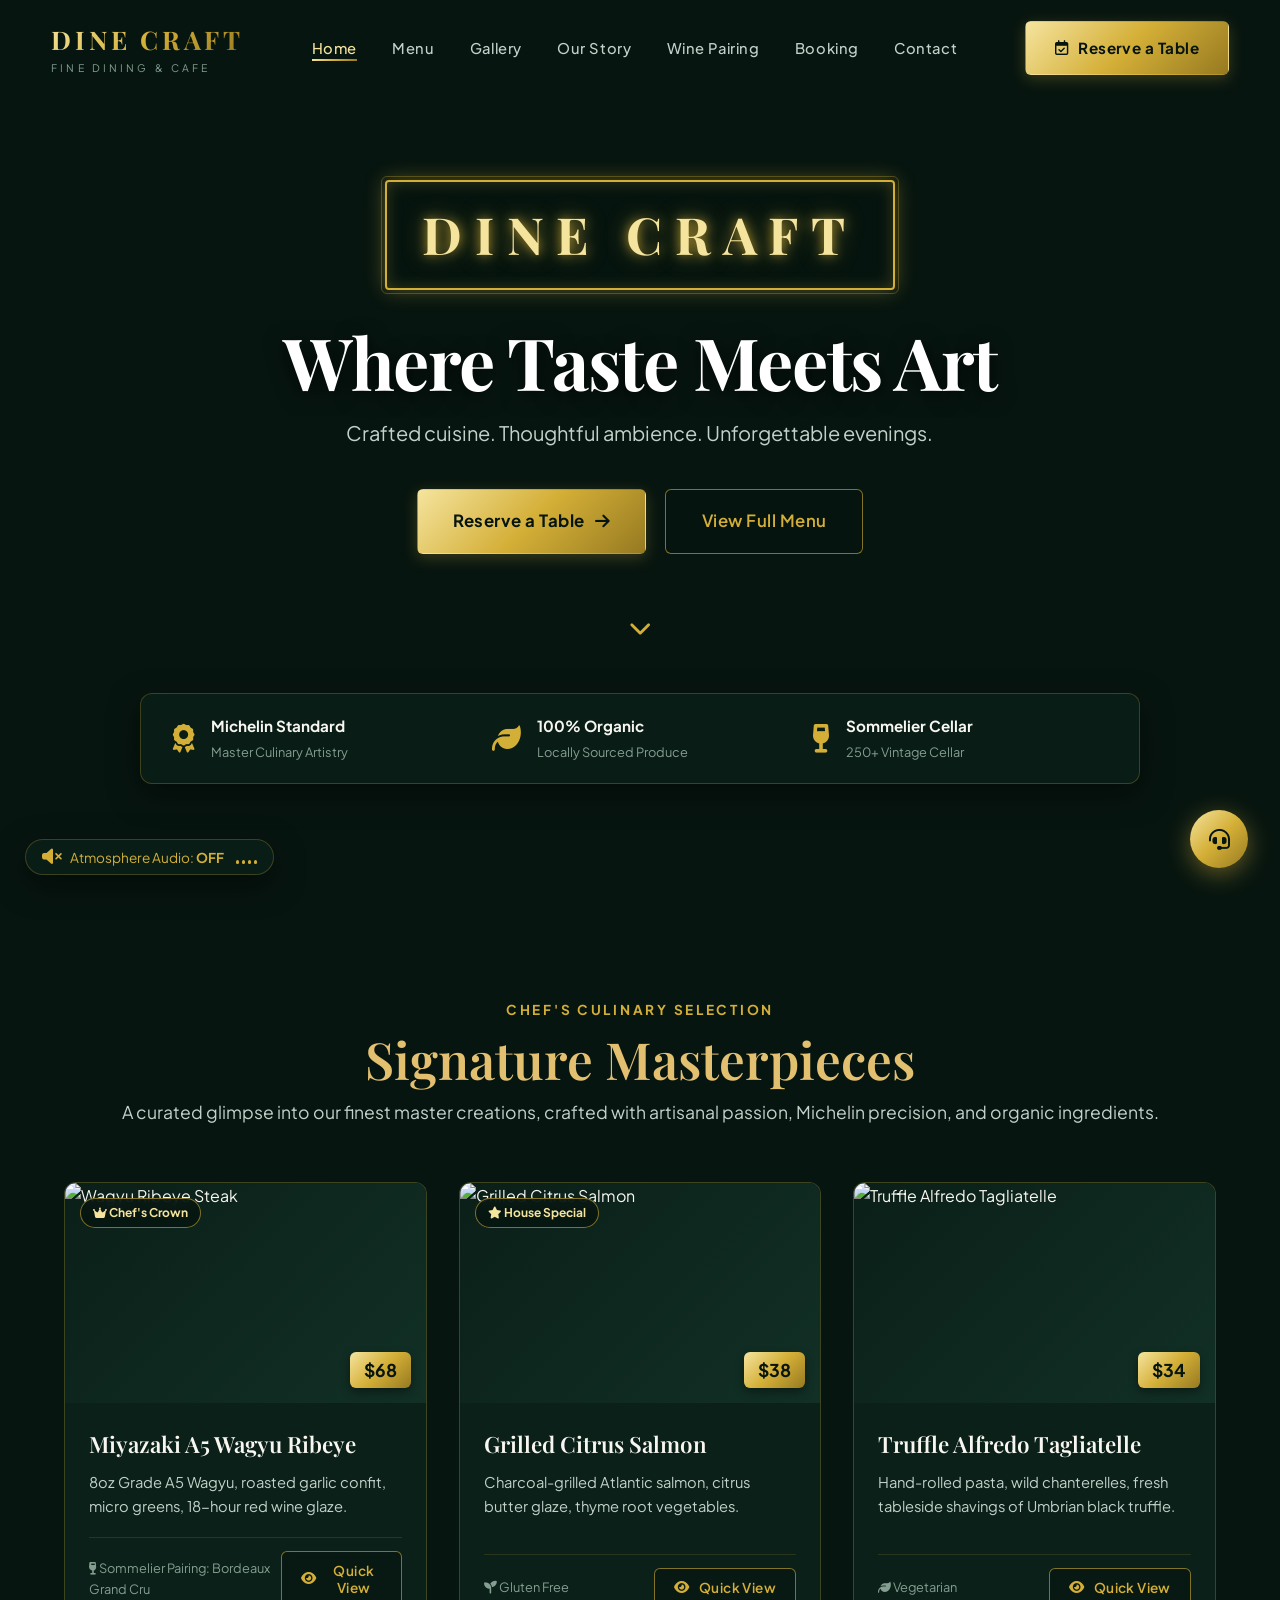
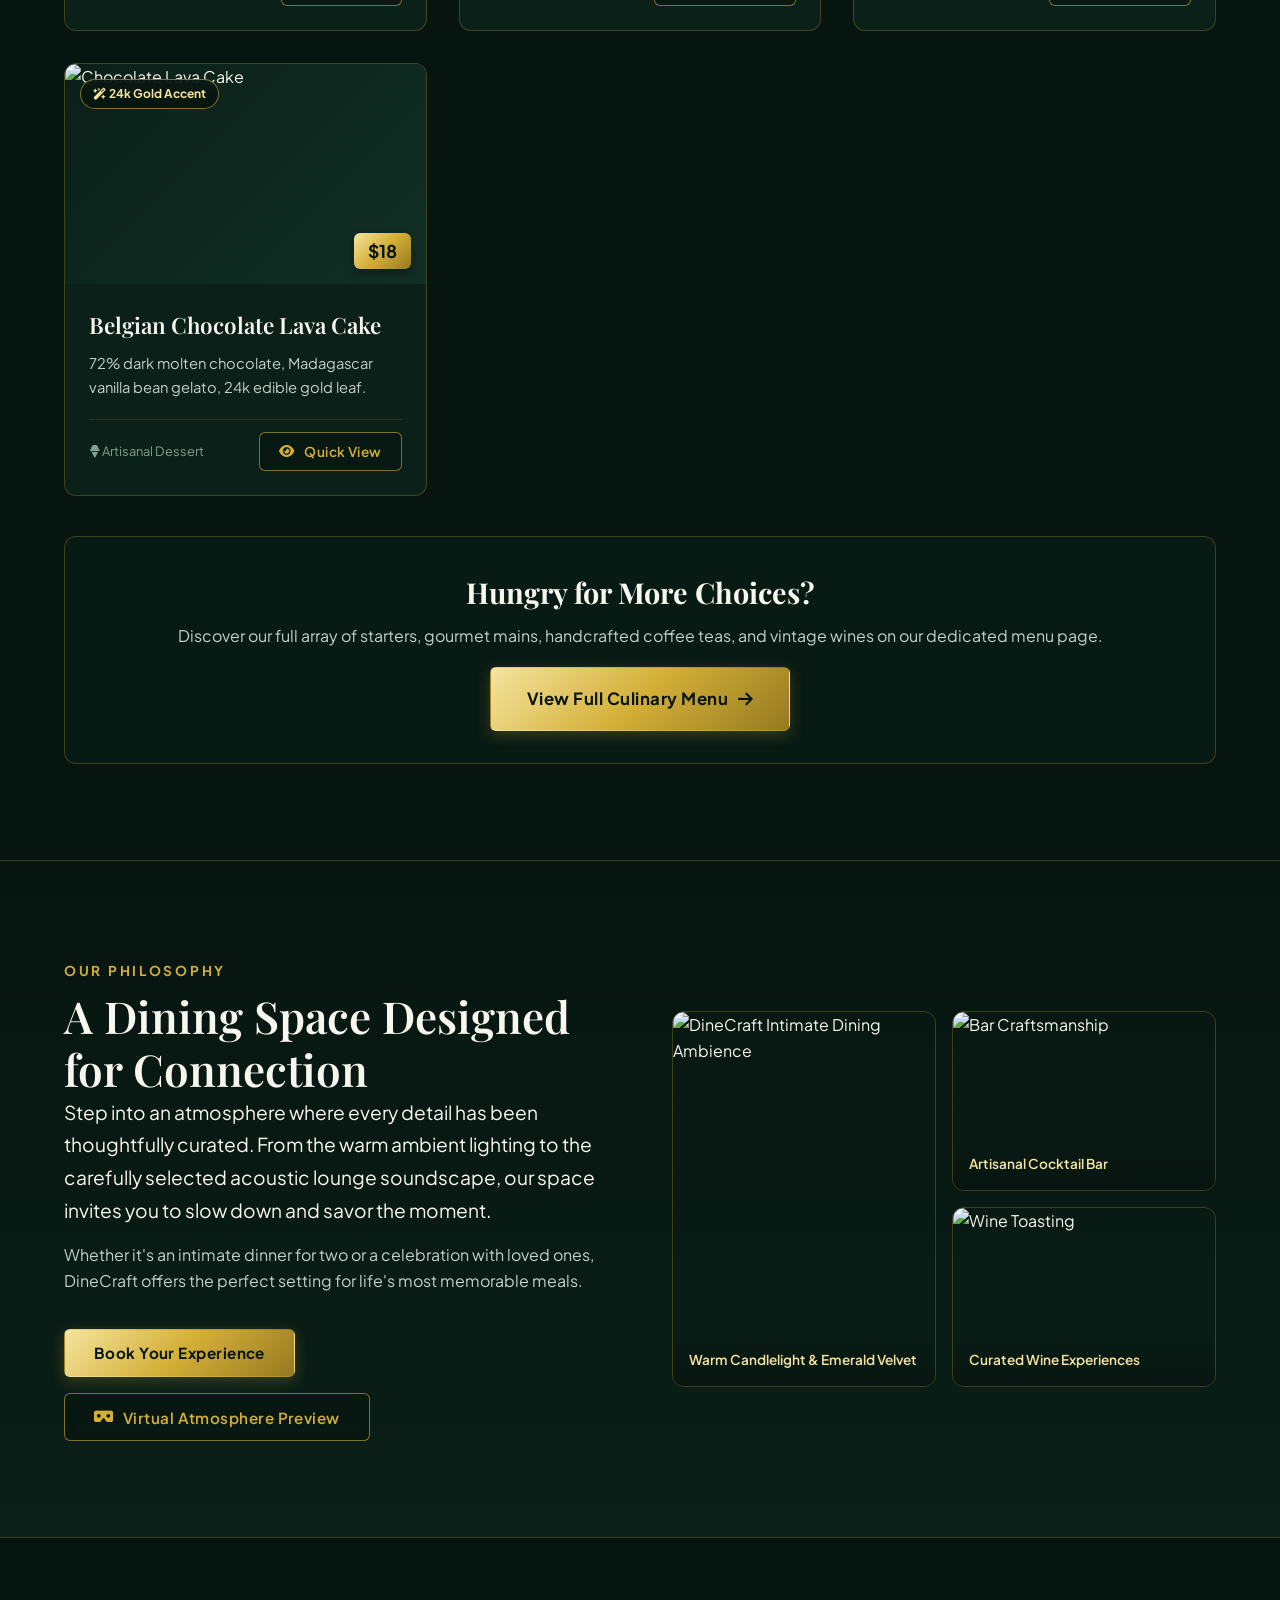
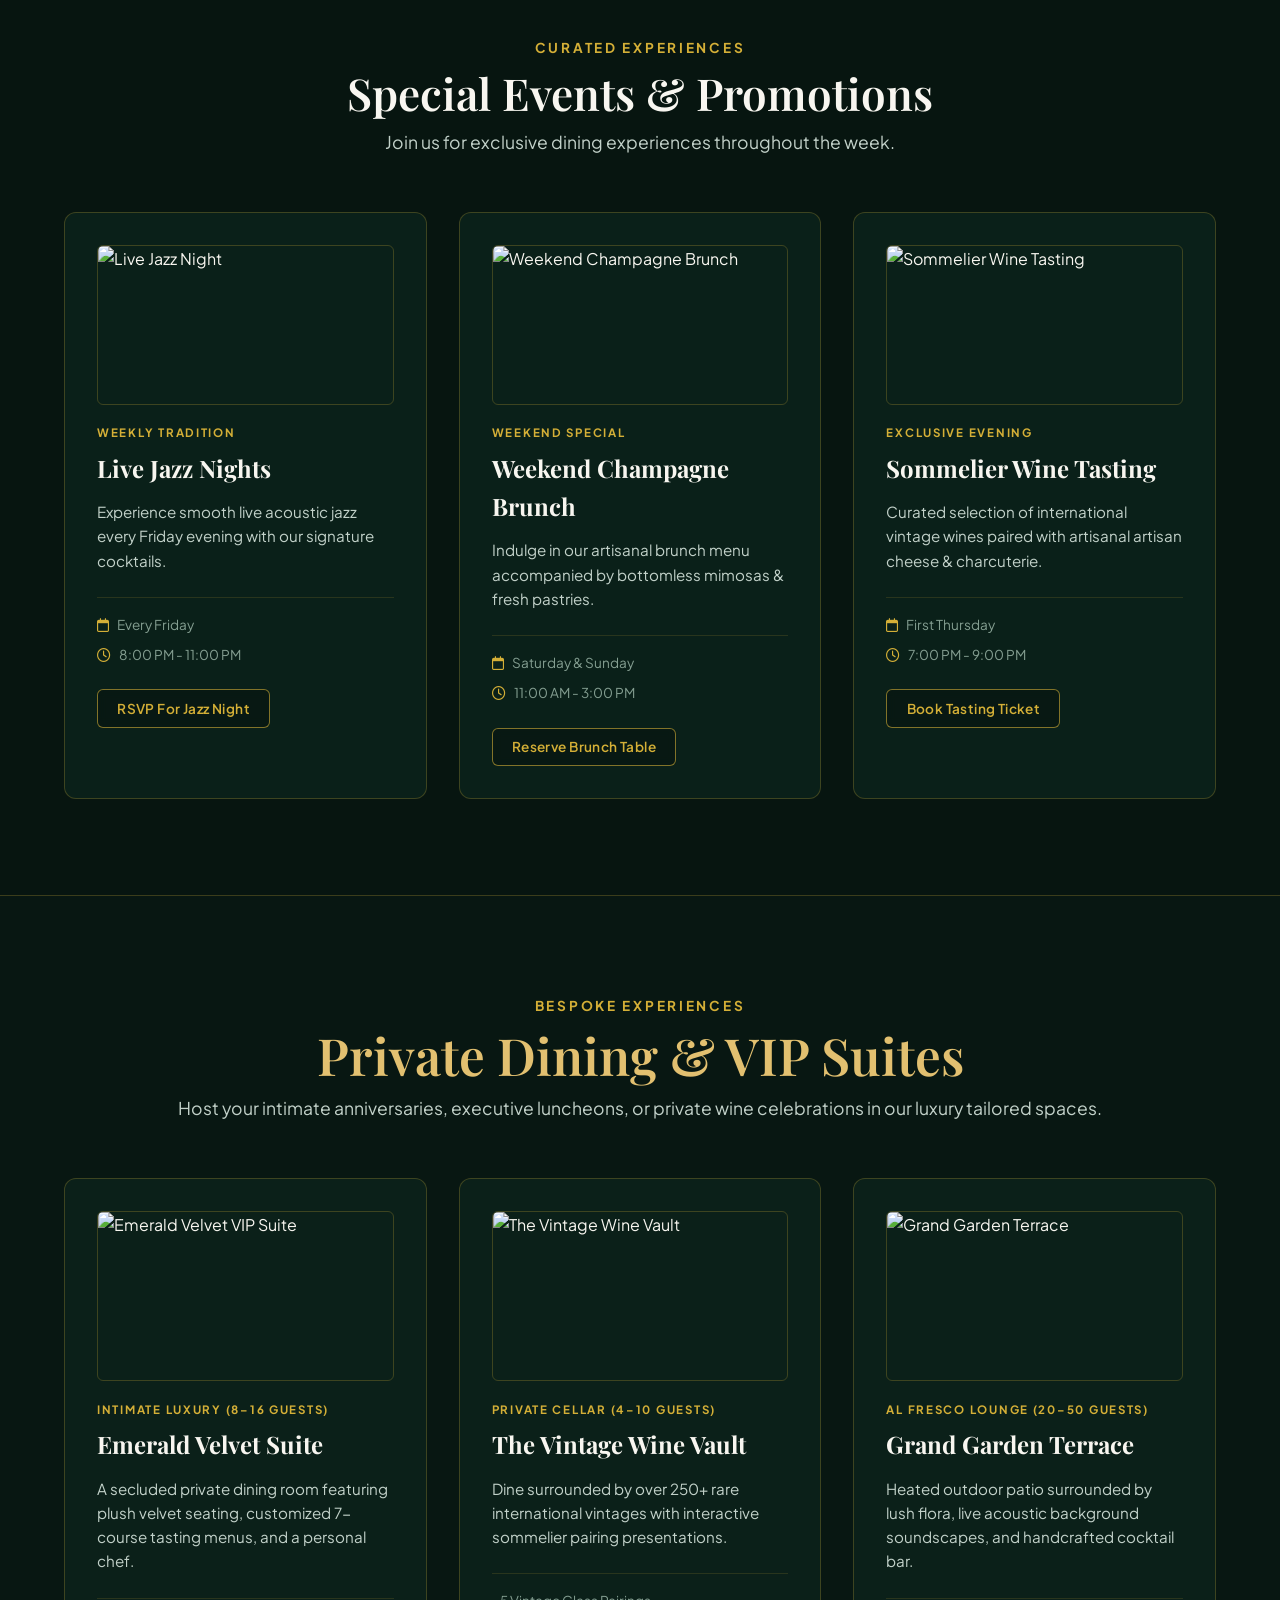
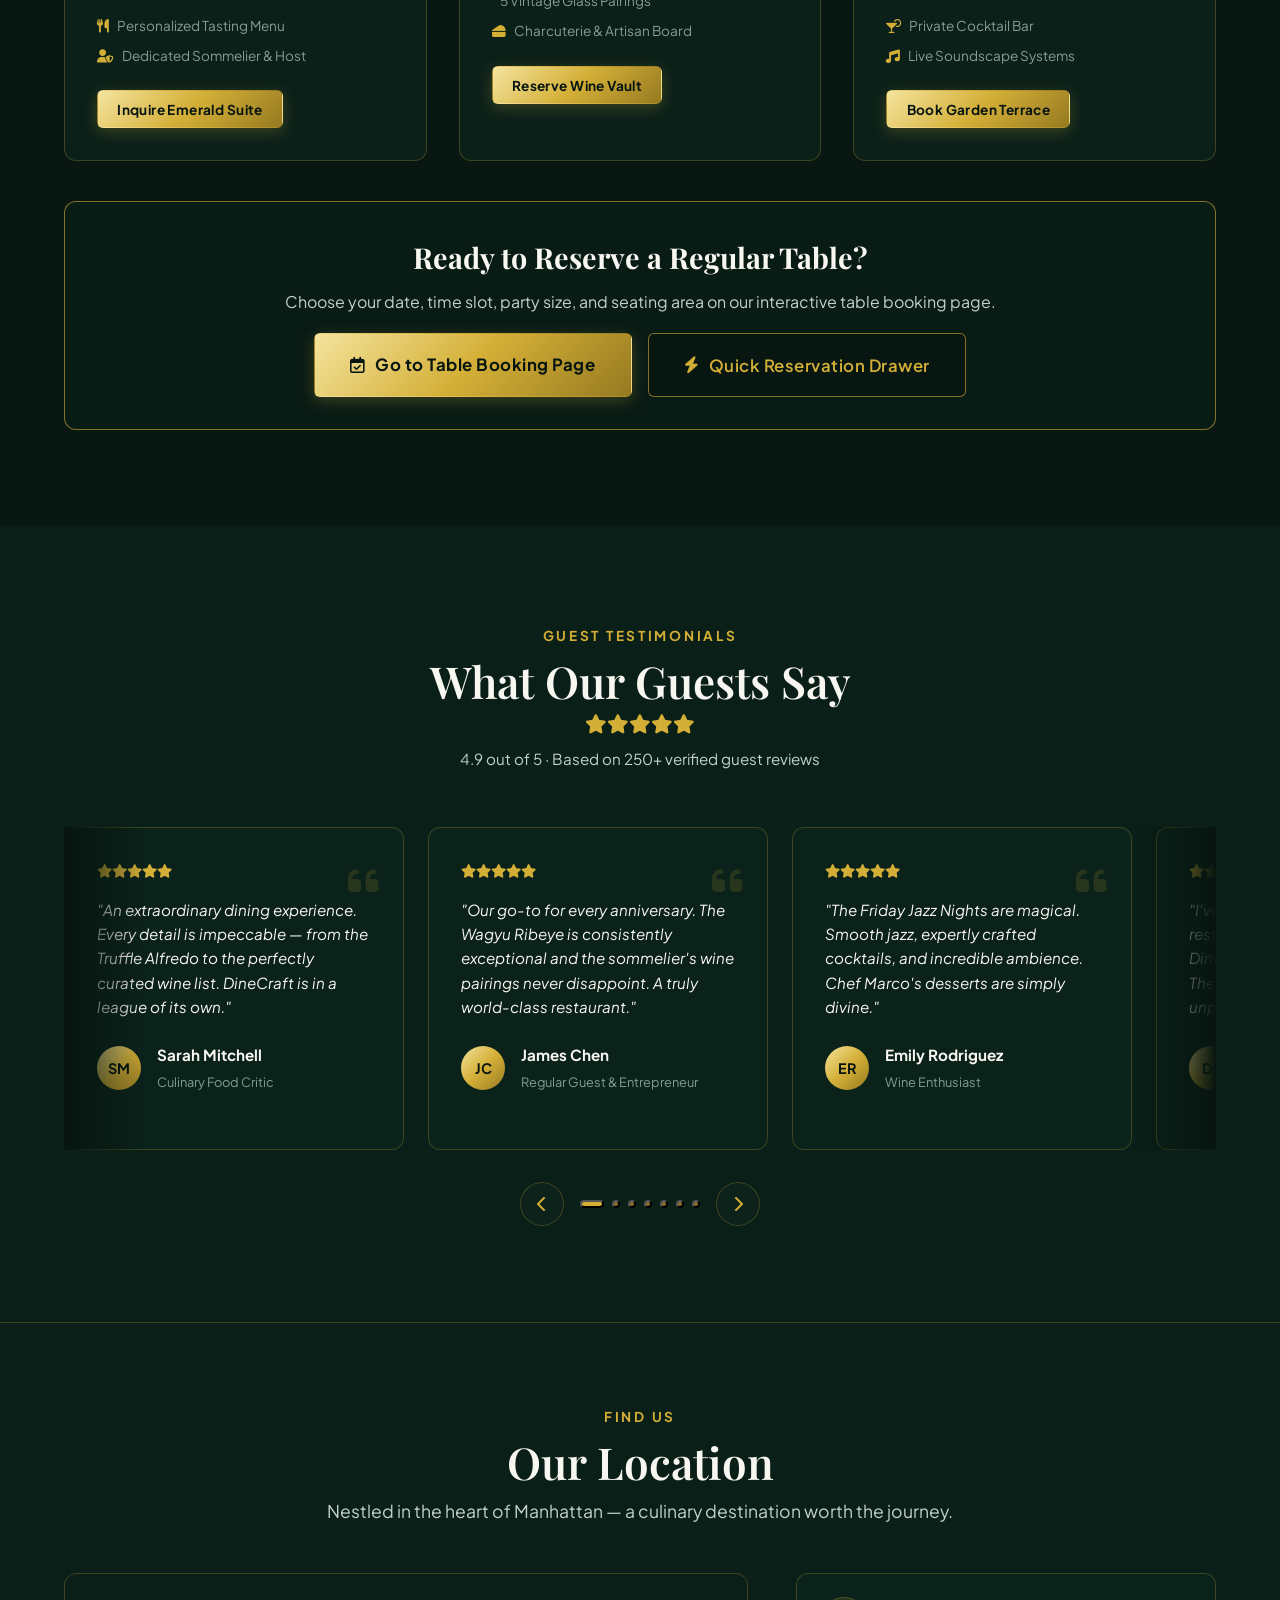
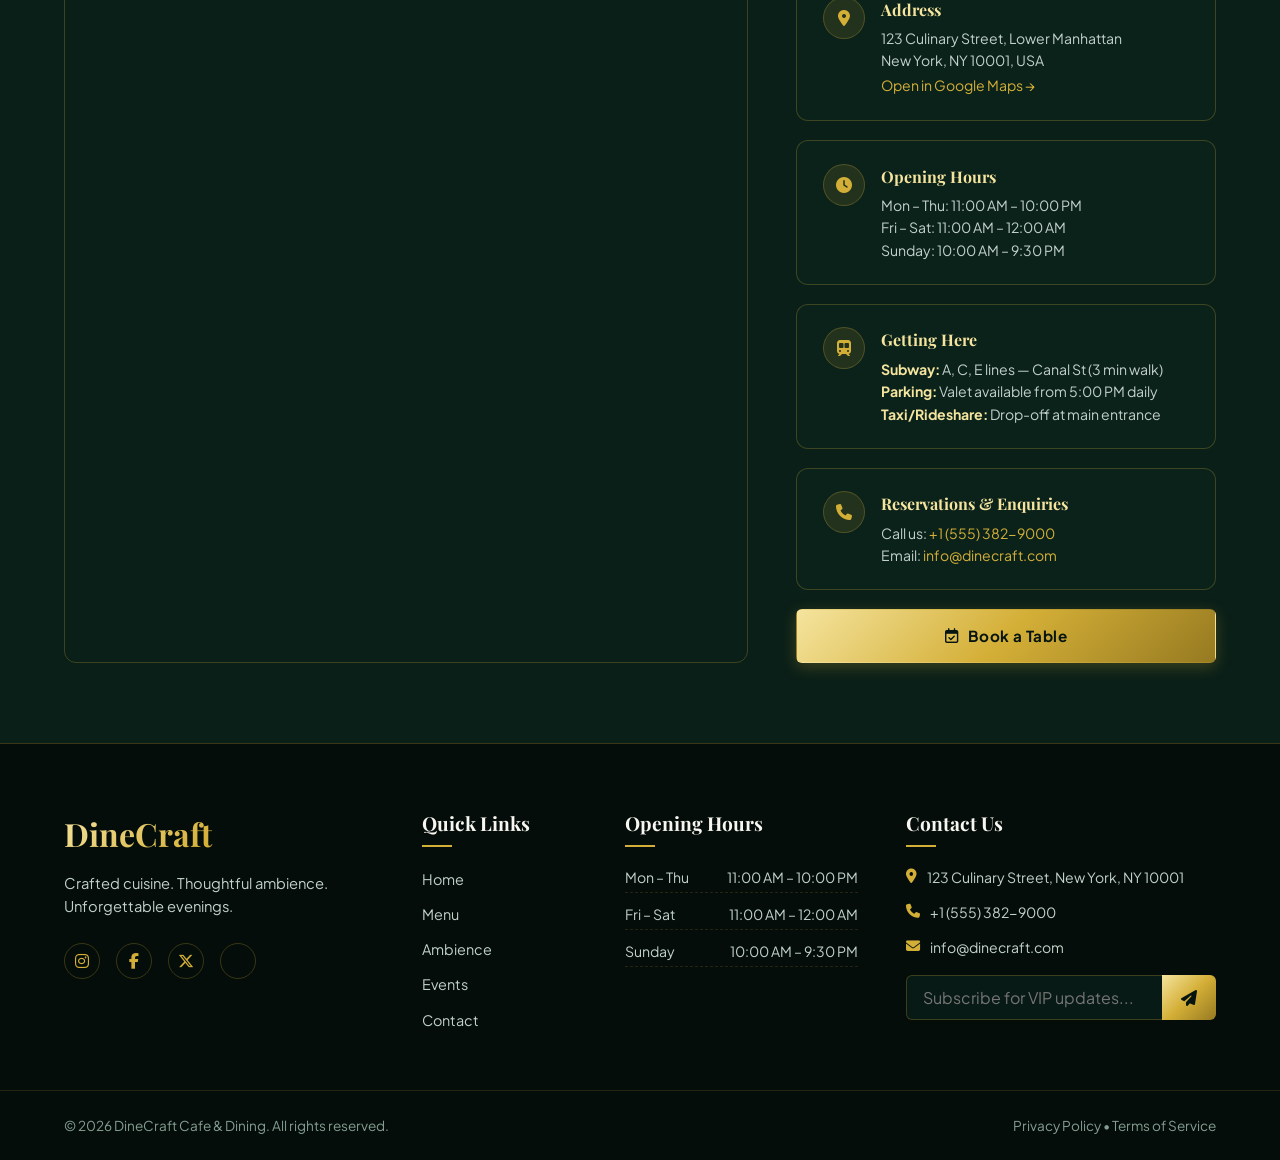
==== commit 6a2be3d0: "Update all files" ====
--- a/index.html
+++ b/index.html
@@ -42,9 +42,10 @@
                 <ul class="nav-list">
                     <li><a href="index.html" class="nav-link active">Home</a></li>
                     <li><a href="menu.html" class="nav-link">Menu</a></li>
+                    <li><a href="gallery.html" class="nav-link">Gallery</a></li>
+                    <li><a href="about.html" class="nav-link">Our Story</a></li>
+                    <li><a href="wine-pairing.html" class="nav-link">Wine Pairing</a></li>
                     <li><a href="booking.html" class="nav-link">Booking</a></li>
-                    <li><a href="#signatures" class="nav-link">Chef Specials</a></li>
-                    <li><a href="#private-dining" class="nav-link">Private Dining</a></li>
                     <li><a href="#contact" class="nav-link">Contact</a></li>
                 </ul>
             </nav>
@@ -420,66 +421,84 @@
             </div>
         </section>
 
-        <!-- What Our Guests Say / Reviews Section -->
+        <!-- Auto-scrolling Reviews Carousel -->
         <section class="section reviews-section" id="reviews">
             <div class="container">
                 <div class="section-header text-center">
-                    <span class="gold-subtitle">TESTIMONIALS</span>
+                    <span class="gold-subtitle">GUEST TESTIMONIALS</span>
                     <h2 class="section-title">What Our Guests Say</h2>
                     <div class="rating-stars">
-                        <i class="fa-solid fa-star"></i>
-                        <i class="fa-solid fa-star"></i>
-                        <i class="fa-solid fa-star"></i>
-                        <i class="fa-solid fa-star"></i>
-                        <i class="fa-solid fa-star"></i>
-                    </div>
-                    <p class="rating-summary">4.9 out of 5 based on 250+ verified guest reviews</p>
-                </div>
-
-                <div class="reviews-grid">
-                    <div class="review-card">
-                        <div class="quote-icon"><i class="fa-solid fa-quote-left"></i></div>
-                        <div class="review-stars">
-                            <i class="fa-solid fa-star"></i><i class="fa-solid fa-star"></i><i class="fa-solid fa-star"></i><i class="fa-solid fa-star"></i><i class="fa-solid fa-star"></i>
-                        </div>
-                        <p class="review-text">"An extraordinary dining experience. The attention to detail in every dish is remarkable. The Truffle Alfredo Pasta is a masterpiece!"</p>
-                        <div class="reviewer">
-                            <div class="avatar-circle">SM</div>
-                            <div class="reviewer-info">
-                                <strong class="reviewer-name">Sarah Mitchell</strong>
-                                <span class="reviewer-role">Culinary Food Critic</span>
-                            </div>
-                        </div>
-                    </div>
-
-                    <div class="review-card">
-                        <div class="quote-icon"><i class="fa-solid fa-quote-left"></i></div>
-                        <div class="review-stars">
-                            <i class="fa-solid fa-star"></i><i class="fa-solid fa-star"></i><i class="fa-solid fa-star"></i><i class="fa-solid fa-star"></i><i class="fa-solid fa-star"></i>
-                        </div>
-                        <p class="review-text">"DineCraft has become our go-to spot for anniversaries and special celebrations. The ambiance, service, and Wagyu Ribeye are consistently exceptional."</p>
-                        <div class="reviewer">
-                            <div class="avatar-circle">JC</div>
-                            <div class="reviewer-info">
-                                <strong class="reviewer-name">James Chen</strong>
-                                <span class="reviewer-role">Regular Guest</span>
-                            </div>
-                        </div>
-                    </div>
-
-                    <div class="review-card">
-                        <div class="quote-icon"><i class="fa-solid fa-quote-left"></i></div>
-                        <div class="review-stars">
-                            <i class="fa-solid fa-star"></i><i class="fa-solid fa-star"></i><i class="fa-solid fa-star"></i><i class="fa-solid fa-star"></i><i class="fa-solid fa-star"></i>
-                        </div>
-                        <p class="review-text">"The wine cellar recommendation was spot-on and the staff are incredibly knowledgeable. Smooth jazz on Friday nights creates an unforgettable vibe!"</p>
-                        <div class="reviewer">
-                            <div class="avatar-circle">ER</div>
-                            <div class="reviewer-info">
-                                <strong class="reviewer-name">Emily Rodriguez</strong>
-                                <span class="reviewer-role">Wine Enthusiast</span>
-                            </div>
-                        </div>
+                        <i class="fa-solid fa-star"></i><i class="fa-solid fa-star"></i><i class="fa-solid fa-star"></i><i class="fa-solid fa-star"></i><i class="fa-solid fa-star"></i>
+                    </div>
+                    <p class="rating-summary">4.9 out of 5 · Based on 250+ verified guest reviews</p>
+                </div>
+
+                <div class="reviews-carousel-wrapper" id="reviewsCarouselWrapper">
+                    <div class="reviews-carousel-track" id="reviewsTrack">
+                        <!-- Cards injected by JS -->
+                    </div>
+                </div>
+
+                <div class="reviews-carousel-nav">
+                    <button class="carousel-arrow" id="carouselPrev" aria-label="Previous review"><i class="fa-solid fa-chevron-left"></i></button>
+                    <div class="carousel-dots" id="carouselDots"></div>
+                    <button class="carousel-arrow" id="carouselNext" aria-label="Next review"><i class="fa-solid fa-chevron-right"></i></button>
+                </div>
+            </div>
+        </section>
+
+        <!-- Interactive Map & Location Section -->
+        <section class="map-section" id="location">
+            <div class="container">
+                <div class="section-header text-center" style="margin-bottom: 3rem;">
+                    <span class="gold-subtitle">FIND US</span>
+                    <h2 class="section-title">Our Location</h2>
+                    <p class="section-description">Nestled in the heart of Manhattan — a culinary destination worth the journey.</p>
+                </div>
+                <div class="map-grid">
+                    <div class="map-iframe-container">
+                        <iframe
+                            src="https://www.openstreetmap.org/export/embed.html?bbox=-74.0060%2C40.7110%2C-73.9940%2C40.7200&layer=mapnik&marker=40.7128%2C-74.0060"
+                            allowfullscreen
+                            loading="lazy"
+                            title="DineCraft Location Map"
+                            aria-label="Interactive map showing DineCraft restaurant location in Manhattan, New York"
+                        ></iframe>
+                    </div>
+                    <div class="map-info-panel">
+                        <div class="map-info-card">
+                            <div class="map-info-icon"><i class="fa-solid fa-location-dot"></i></div>
+                            <div class="map-info-content">
+                                <h4>Address</h4>
+                                <p>123 Culinary Street, Lower Manhattan<br>New York, NY 10001, USA</p>
+                                <a href="https://maps.google.com/?q=123+Culinary+Street+New+York+NY" target="_blank">Open in Google Maps →</a>
+                            </div>
+                        </div>
+                        <div class="map-info-card">
+                            <div class="map-info-icon"><i class="fa-solid fa-clock"></i></div>
+                            <div class="map-info-content">
+                                <h4>Opening Hours</h4>
+                                <p>Mon – Thu: 11:00 AM – 10:00 PM<br>Fri – Sat: 11:00 AM – 12:00 AM<br>Sunday: 10:00 AM – 9:30 PM</p>
+                            </div>
+                        </div>
+                        <div class="map-info-card">
+                            <div class="map-info-icon"><i class="fa-solid fa-subway"></i></div>
+                            <div class="map-info-content">
+                                <h4>Getting Here</h4>
+                                <p><strong style="color:var(--color-gold-light)">Subway:</strong> A, C, E lines — Canal St (3 min walk)<br><strong style="color:var(--color-gold-light)">Parking:</strong> Valet available from 5:00 PM daily<br><strong style="color:var(--color-gold-light)">Taxi/Rideshare:</strong> Drop-off at main entrance</p>
+                            </div>
+                        </div>
+                        <div class="map-info-card">
+                            <div class="map-info-icon"><i class="fa-solid fa-phone"></i></div>
+                            <div class="map-info-content">
+                                <h4>Reservations & Enquiries</h4>
+                                <p>Call us: <a href="tel:+15553829000">+1 (555) 382-9000</a><br>Email: <a href="mailto:info@dinecraft.com">info@dinecraft.com</a></p>
+                            </div>
+                        </div>
+                        <a href="booking.html" class="btn btn-gold directions-btn">
+                            <i class="fa-regular fa-calendar-check"></i>
+                            <span>Book a Table</span>
+                        </a>
                     </div>
                 </div>
             </div>
@@ -723,6 +742,27 @@
     <!-- Toast Notification Popup Container -->
     <div class="toast-container" id="toastContainer"></div>
 
+    <!-- WhatsApp / Call Floating Action Button -->
+    <div class="fab-container" id="fabContainer">
+        <div class="fab-main" id="fabMain" title="Contact Us">
+            <i class="fa-solid fa-headset" id="fabIcon"></i>
+        </div>
+        <div class="fab-options" id="fabOptions">
+            <a href="https://wa.me/15553829000" target="_blank" rel="noopener" class="fab-option fab-whatsapp" aria-label="Chat on WhatsApp">
+                <i class="fa-brands fa-whatsapp"></i>
+                <span class="fab-label">WhatsApp</span>
+            </a>
+            <a href="tel:+15553829000" class="fab-option fab-call" aria-label="Call Us">
+                <i class="fa-solid fa-phone"></i>
+                <span class="fab-label">Call Us</span>
+            </a>
+            <a href="booking.html" class="fab-option fab-reserve" aria-label="Reserve a Table">
+                <i class="fa-regular fa-calendar-check"></i>
+                <span class="fab-label">Reserve</span>
+            </a>
+        </div>
+    </div>
+
     <!-- JavaScript File -->
     <script src="main.js"></script>
 </body>
--- a/index.css
+++ b/index.css
@@ -1786,3 +1786,282 @@
 }
 
 
+/* ==========================================================================
+   FAB — Floating Action Button (WhatsApp / Call / Reserve)
+   ========================================================================== */
+.fab-container {
+    position: fixed;
+    bottom: 2rem;
+    right: 2rem;
+    z-index: 8000;
+    display: flex;
+    flex-direction: column-reverse;
+    align-items: flex-end;
+    gap: 0.8rem;
+}
+
+.fab-main {
+    width: 58px;
+    height: 58px;
+    border-radius: 50%;
+    background: var(--gold-gradient);
+    color: var(--bg-dark);
+    font-size: 1.3rem;
+    display: flex;
+    align-items: center;
+    justify-content: center;
+    cursor: pointer;
+    box-shadow: 0 6px 24px rgba(212,175,55,0.45);
+    transition: var(--transition);
+    border: none;
+    outline: none;
+}
+.fab-main:hover {
+    transform: scale(1.1);
+    box-shadow: 0 8px 32px rgba(212,175,55,0.6);
+}
+
+.fab-options {
+    display: flex;
+    flex-direction: column;
+    gap: 0.7rem;
+    align-items: flex-end;
+    visibility: hidden;
+    opacity: 0;
+    transform: translateY(10px);
+    transition: all 0.3s cubic-bezier(0.25, 0.8, 0.25, 1);
+    pointer-events: none;
+}
+.fab-options.open {
+    visibility: visible;
+    opacity: 1;
+    transform: translateY(0);
+    pointer-events: all;
+}
+
+.fab-option {
+    display: flex;
+    align-items: center;
+    gap: 0.6rem;
+    padding: 0.6rem 1rem 0.6rem 0.8rem;
+    border-radius: var(--radius-pill);
+    font-size: 0.88rem;
+    font-weight: 600;
+    text-decoration: none;
+    transition: var(--transition);
+    white-space: nowrap;
+    box-shadow: 0 4px 16px rgba(0,0,0,0.4);
+}
+.fab-option i { font-size: 1.1rem; }
+.fab-option:hover { transform: translateX(-4px) scale(1.03); }
+
+.fab-whatsapp {
+    background: #25D366;
+    color: #fff;
+}
+.fab-whatsapp:hover { background: #20b857; }
+
+.fab-call {
+    background: #3a8c6e;
+    color: #fff;
+}
+.fab-call:hover { background: #2d7059; }
+
+.fab-reserve {
+    background: var(--color-gold);
+    color: var(--bg-dark);
+}
+.fab-reserve:hover { background: var(--color-gold-bright); }
+
+.fab-label {
+    font-family: var(--font-body);
+    letter-spacing: 0.02em;
+}
+
+/* ==========================================================================
+   Review Carousel — Auto-scrolling Testimonials
+   ========================================================================== */
+.reviews-section { overflow: hidden; }
+
+.reviews-carousel-track {
+    display: flex;
+    gap: 1.5rem;
+    transition: transform 0.6s cubic-bezier(0.25, 0.8, 0.25, 1);
+}
+
+.review-card {
+    background: var(--bg-card);
+    border: 1px solid var(--border-gold);
+    border-radius: var(--radius-md);
+    padding: 2rem;
+    backdrop-filter: blur(8px);
+    min-width: 340px;
+    flex: 0 0 340px;
+    transition: var(--transition);
+    position: relative;
+}
+.review-card:hover {
+    border-color: var(--color-gold);
+    transform: translateY(-4px);
+    box-shadow: var(--gold-glow);
+}
+
+.reviews-carousel-wrapper {
+    overflow: hidden;
+    position: relative;
+}
+.reviews-carousel-wrapper::before,
+.reviews-carousel-wrapper::after {
+    content: '';
+    position: absolute;
+    top: 0;
+    bottom: 0;
+    width: 80px;
+    z-index: 2;
+    pointer-events: none;
+}
+.reviews-carousel-wrapper::before {
+    left: 0;
+    background: linear-gradient(to right, var(--bg-dark), transparent);
+}
+.reviews-carousel-wrapper::after {
+    right: 0;
+    background: linear-gradient(to left, var(--bg-dark), transparent);
+}
+
+.reviews-carousel-nav {
+    display: flex;
+    align-items: center;
+    justify-content: center;
+    gap: 1rem;
+    margin-top: 2rem;
+}
+.carousel-arrow {
+    background: rgba(13,36,28,0.8);
+    border: 1px solid var(--border-gold);
+    color: var(--color-gold);
+    width: 44px;
+    height: 44px;
+    border-radius: 50%;
+    cursor: pointer;
+    font-size: 1rem;
+    display: flex;
+    align-items: center;
+    justify-content: center;
+    transition: var(--transition);
+}
+.carousel-arrow:hover {
+    background: var(--color-gold);
+    color: var(--bg-dark);
+}
+.carousel-dots {
+    display: flex;
+    gap: 0.5rem;
+}
+.carousel-dot {
+    width: 8px;
+    height: 8px;
+    border-radius: 50%;
+    background: var(--border-gold-bright);
+    cursor: pointer;
+    transition: var(--transition);
+}
+.carousel-dot.active {
+    background: var(--color-gold);
+    width: 24px;
+    border-radius: var(--radius-pill);
+}
+
+/* ==========================================================================
+   Map & Location Section
+   ========================================================================== */
+.map-section {
+    padding: 5rem 0;
+    background: var(--bg-surface);
+    border-top: 1px solid var(--border-gold);
+}
+.map-grid {
+    display: grid;
+    grid-template-columns: 1fr 420px;
+    gap: 3rem;
+    align-items: stretch;
+}
+.map-iframe-container {
+    border-radius: var(--radius-md);
+    overflow: hidden;
+    border: 1px solid var(--border-gold);
+    min-height: 400px;
+    position: relative;
+}
+.map-iframe-container iframe {
+    width: 100%;
+    height: 100%;
+    min-height: 400px;
+    display: block;
+    border: none;
+    filter: invert(0.9) hue-rotate(160deg) saturate(0.5) brightness(0.7);
+}
+.map-info-panel {
+    display: flex;
+    flex-direction: column;
+    gap: 1.2rem;
+}
+.map-info-card {
+    background: var(--bg-card);
+    border: 1px solid var(--border-gold);
+    border-radius: var(--radius-md);
+    padding: 1.4rem 1.6rem;
+    display: flex;
+    gap: 1rem;
+    align-items: flex-start;
+    transition: var(--transition);
+}
+.map-info-card:hover {
+    border-color: var(--color-gold);
+    box-shadow: 0 0 12px rgba(212,175,55,0.15);
+}
+.map-info-icon {
+    width: 42px;
+    height: 42px;
+    border-radius: 50%;
+    background: rgba(212,175,55,0.12);
+    border: 1px solid var(--border-gold);
+    display: flex;
+    align-items: center;
+    justify-content: center;
+    flex-shrink: 0;
+    color: var(--color-gold);
+    font-size: 1rem;
+}
+.map-info-content h4 {
+    font-family: var(--font-heading);
+    font-size: 1rem;
+    color: var(--color-gold-light);
+    margin-bottom: 0.3rem;
+}
+.map-info-content p {
+    font-size: 0.88rem;
+    color: var(--text-secondary);
+    line-height: 1.6;
+}
+.map-info-content a {
+    color: var(--color-gold);
+    font-size: 0.88rem;
+}
+.map-info-content a:hover { color: var(--color-gold-bright); text-decoration: underline; }
+
+.directions-btn {
+    margin-top: auto;
+}
+
+@media (max-width: 960px) {
+    .map-grid { grid-template-columns: 1fr; }
+}
+
+/* ==========================================================================
+   Page layout for sub-pages (about, gallery, wine-pairing)
+   ========================================================================== */
+.page-main-content {
+    padding-top: 70px;
+}
+
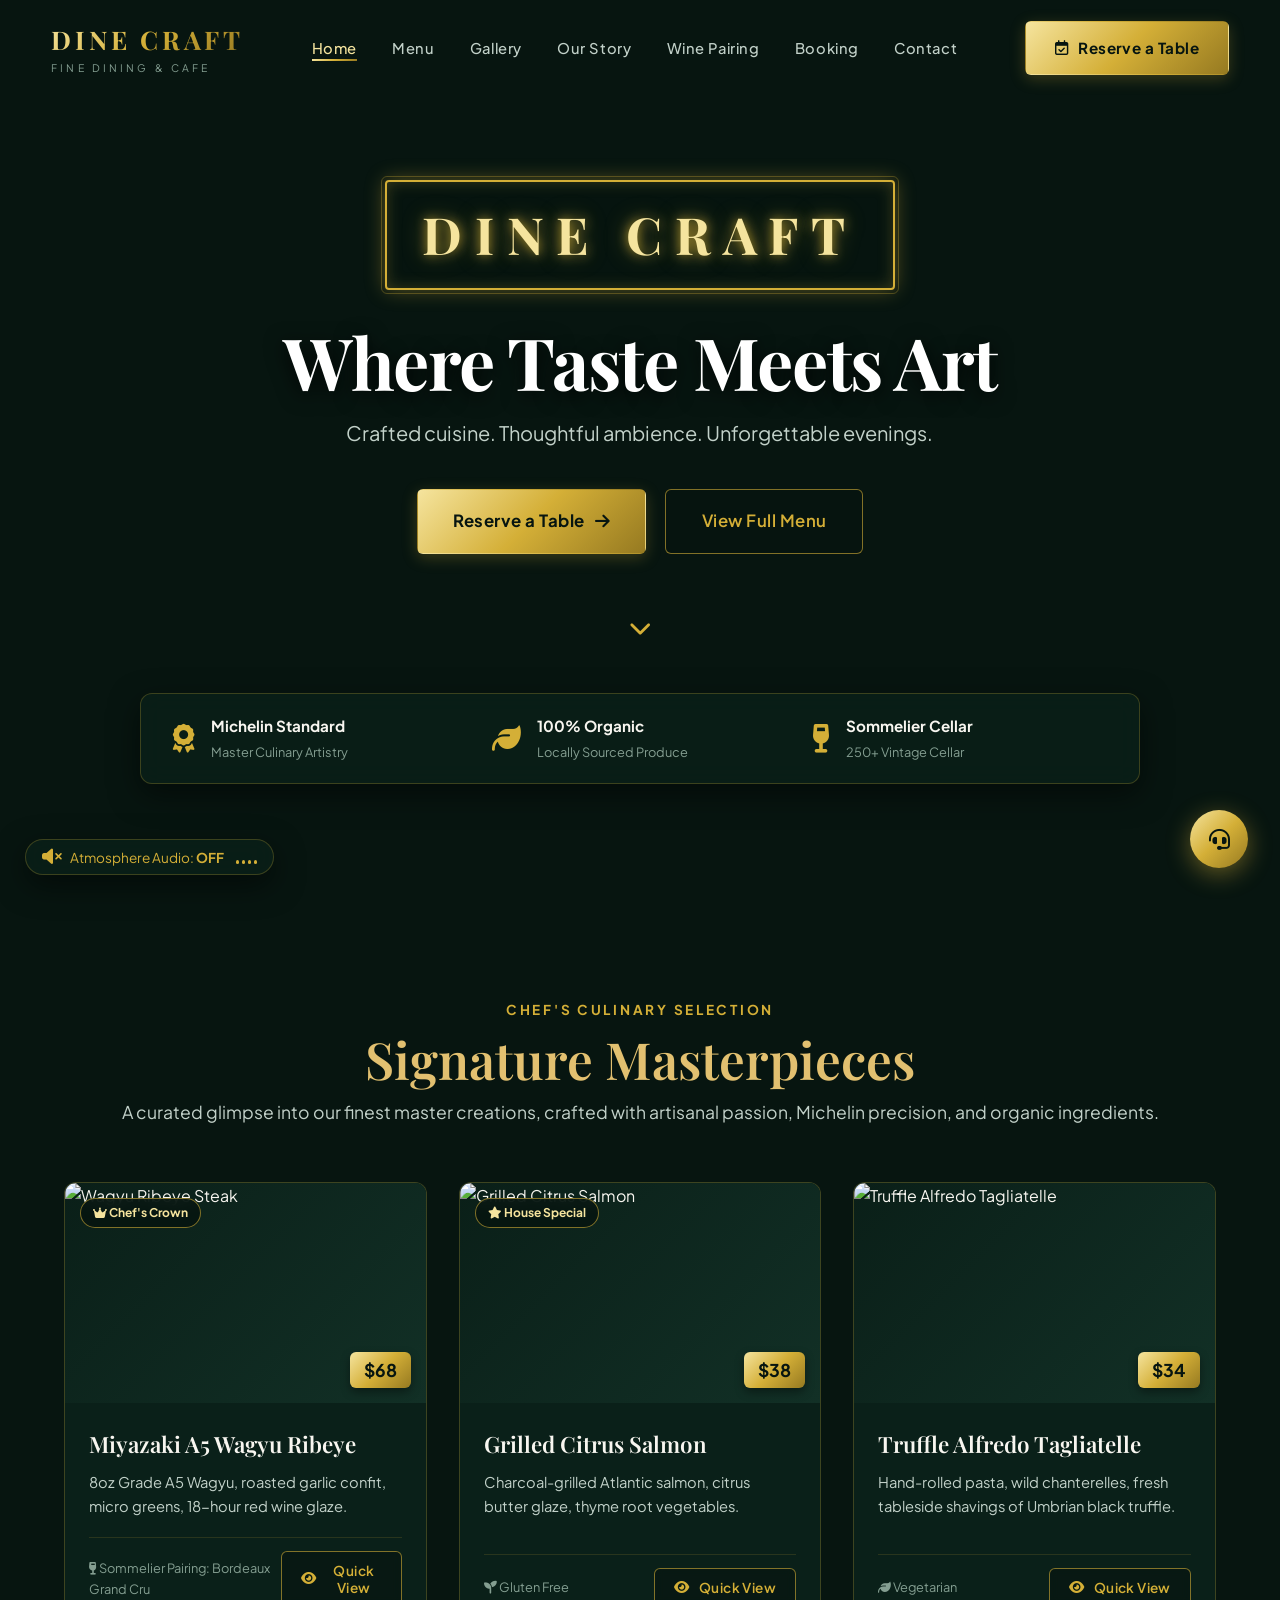
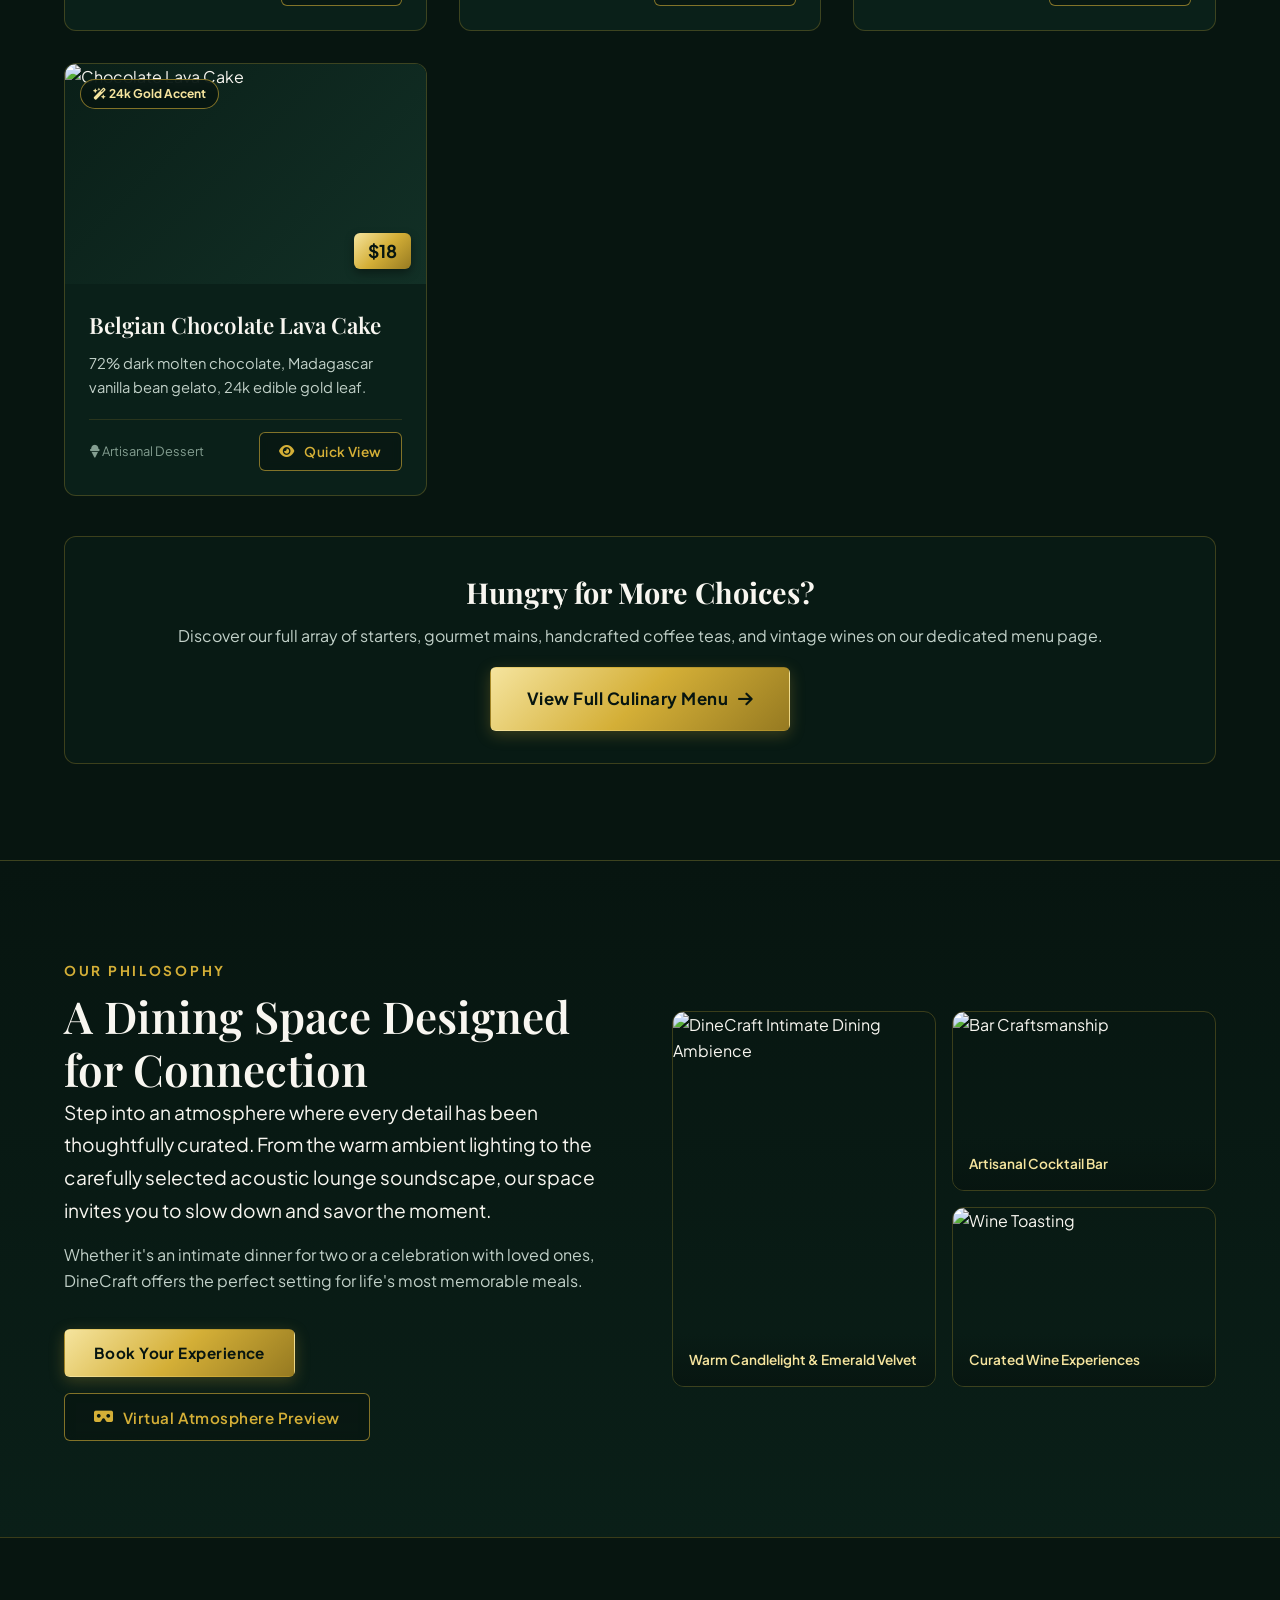
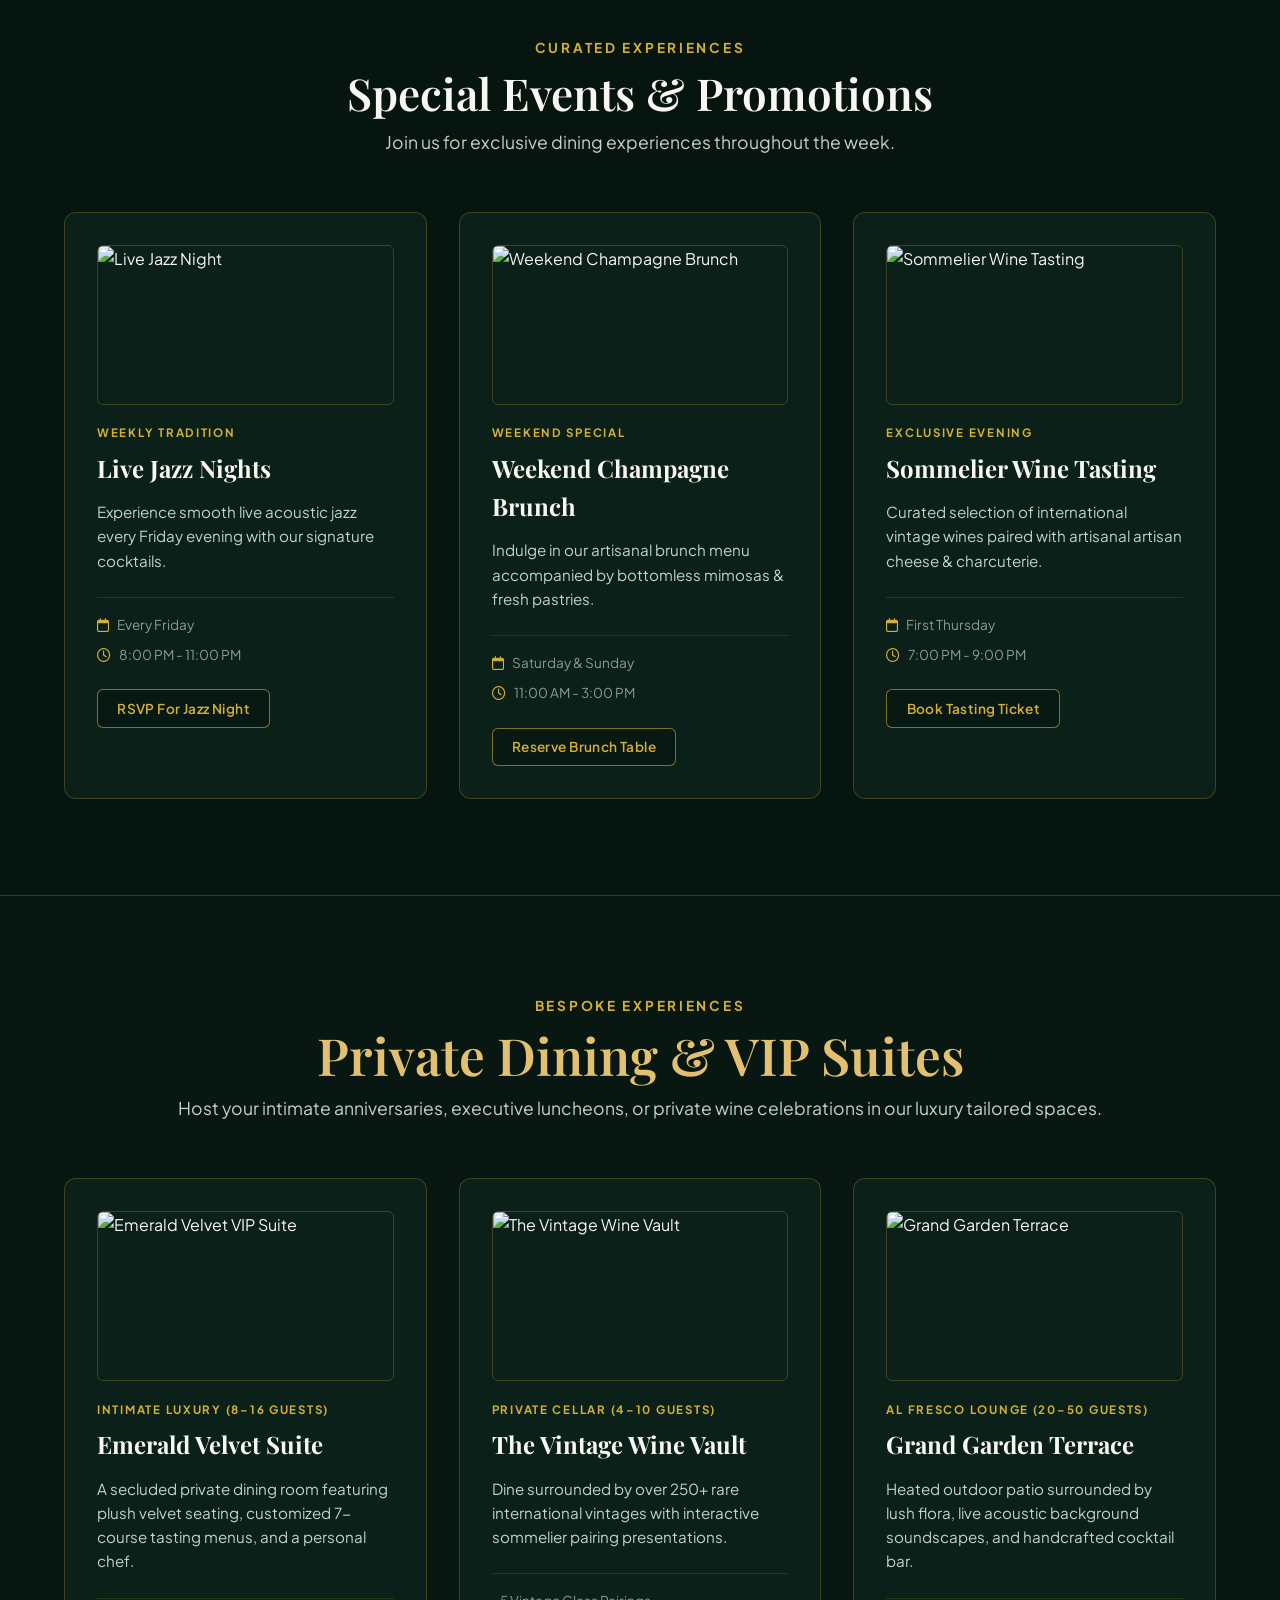
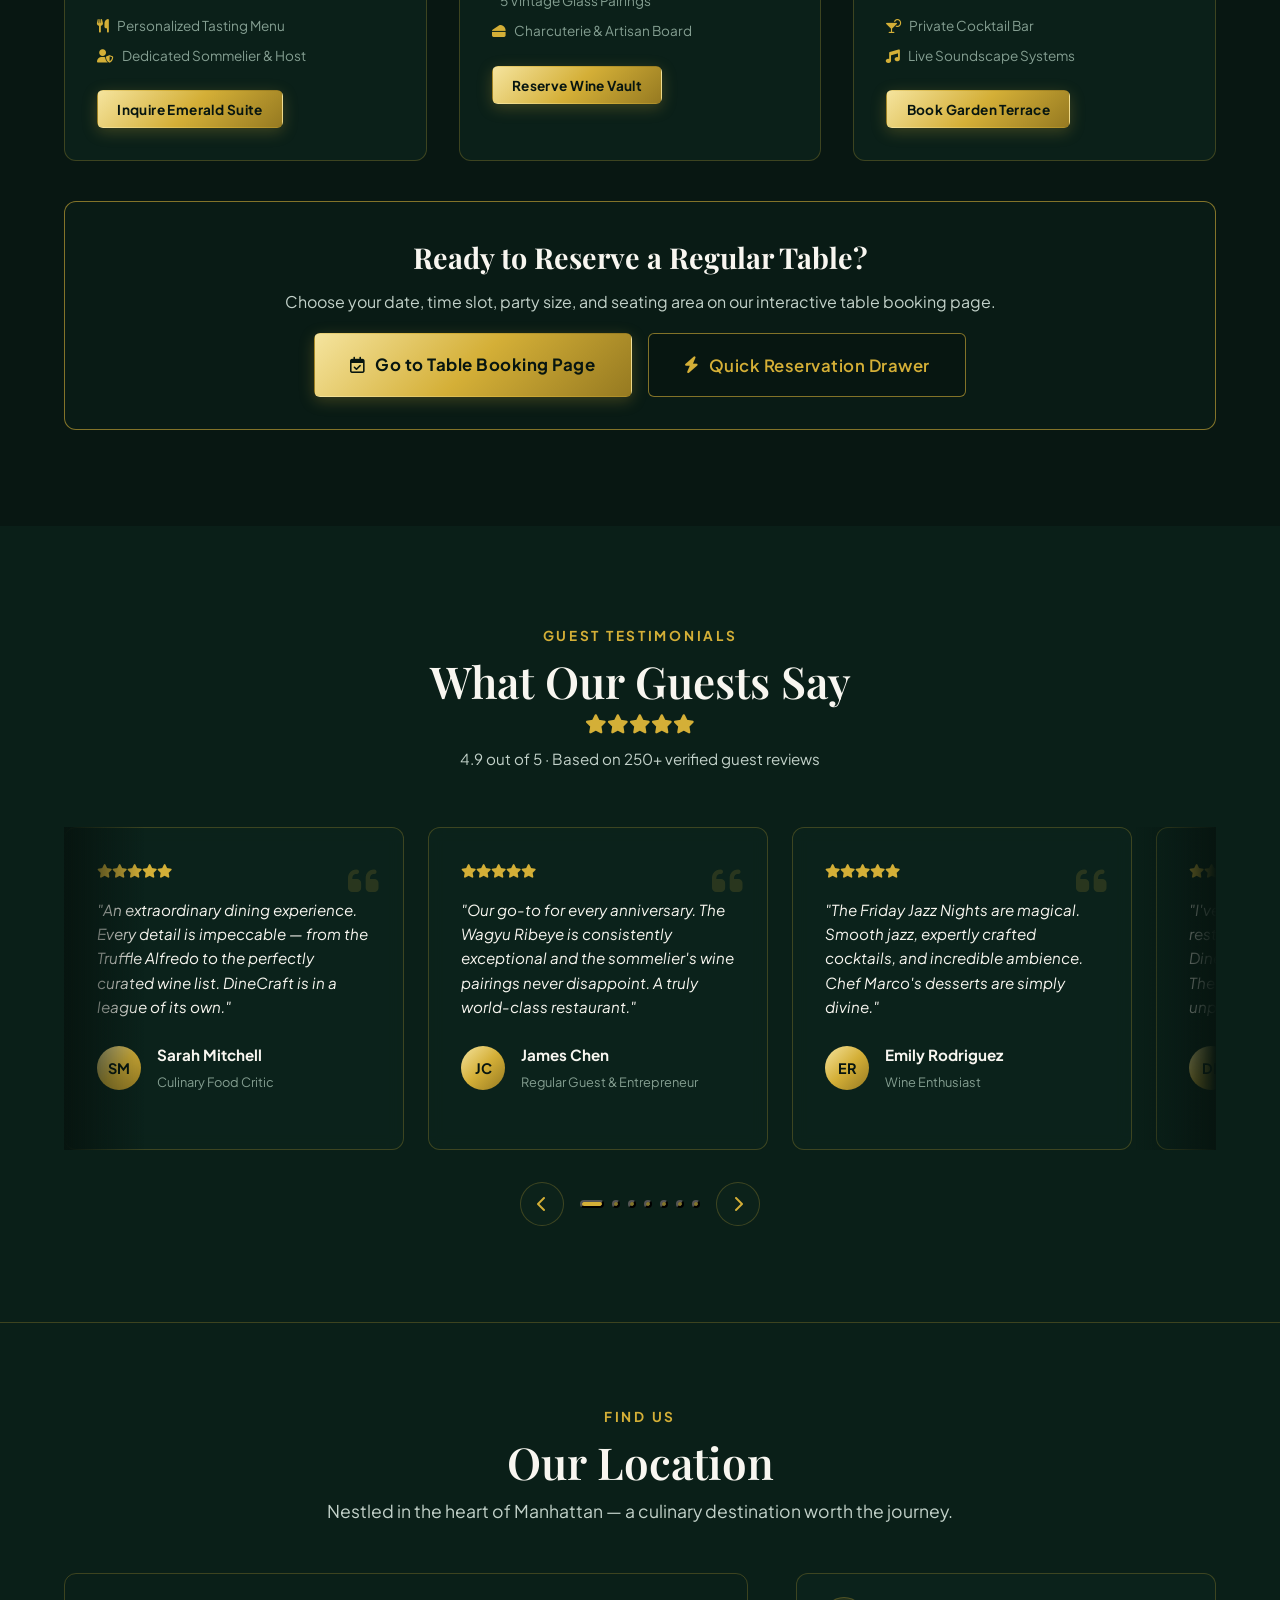
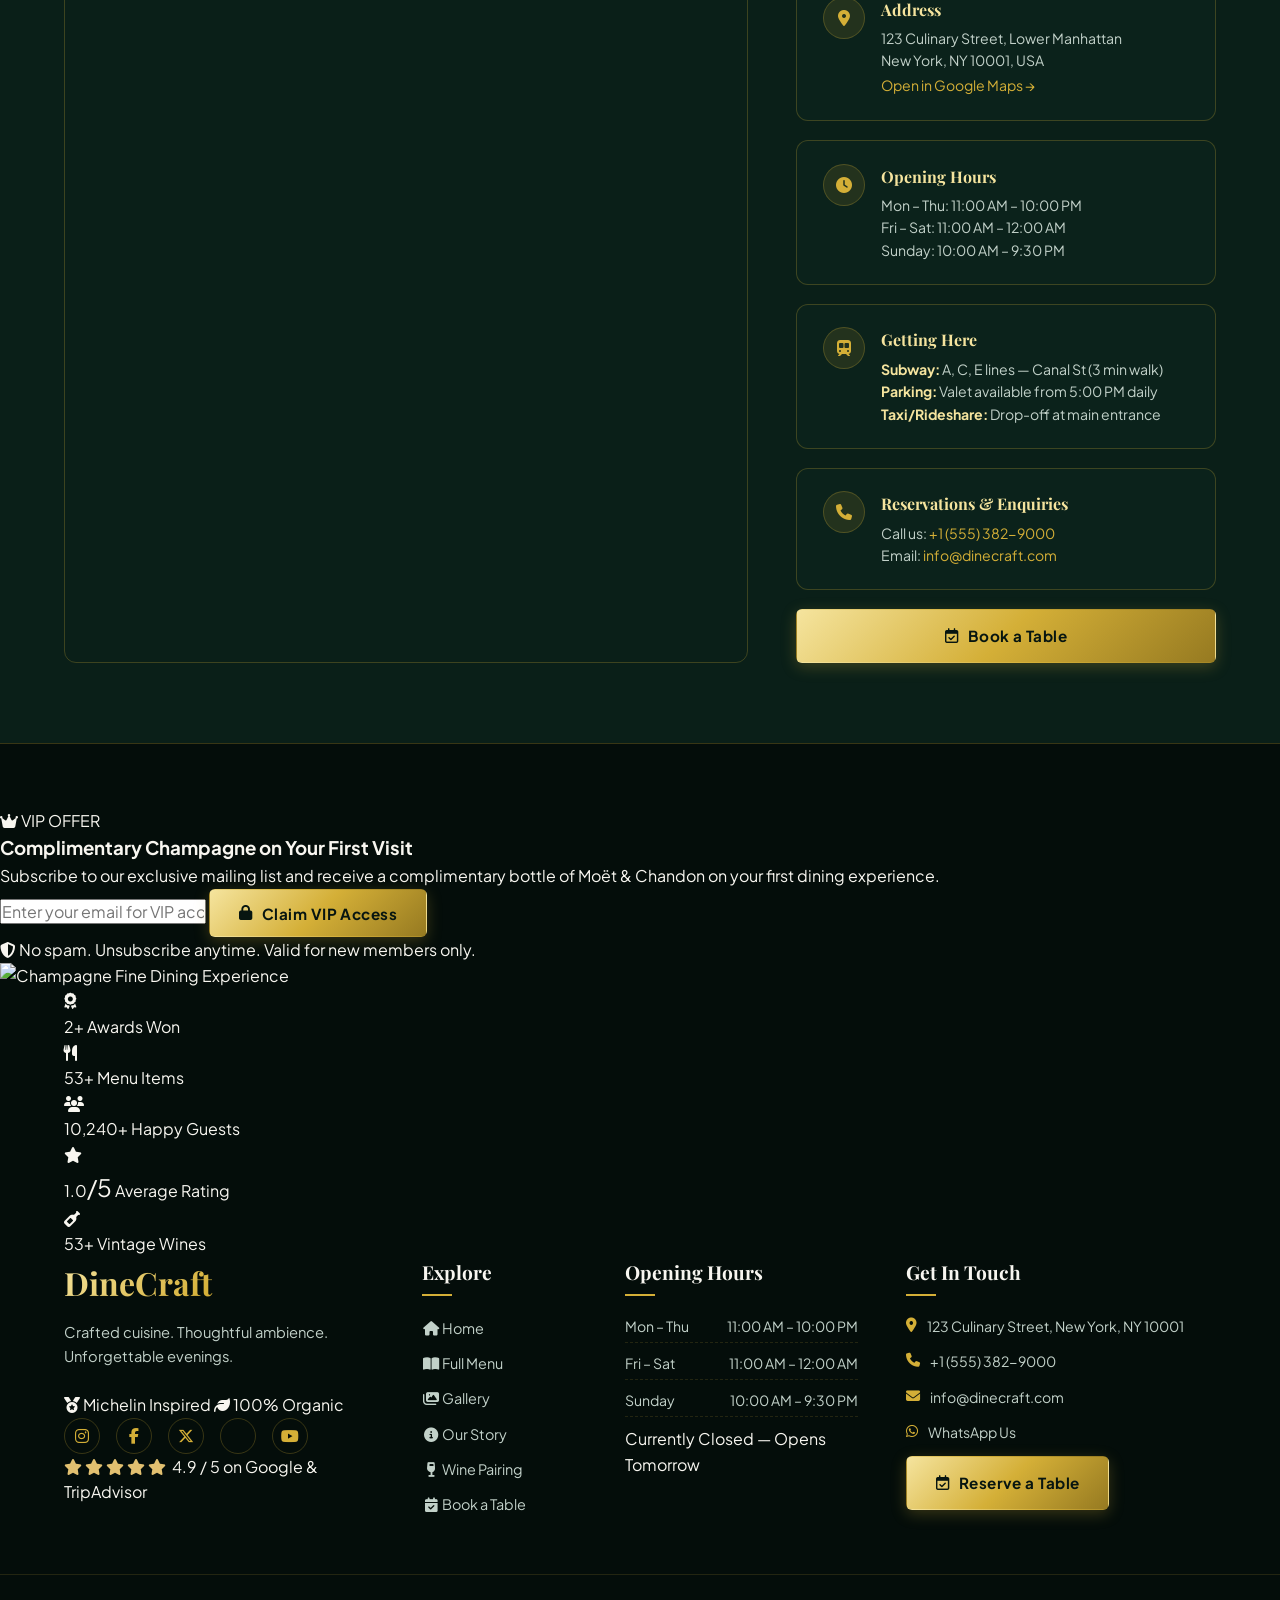
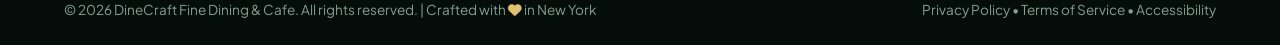
==== commit 6f0061c9: "Premium footer redesign with VIP banner, stats & live open indicator" ====
--- a/index.html
+++ b/index.html
@@ -507,6 +507,73 @@
 
     <!-- Footer & Contact Section -->
     <footer class="site-footer" id="contact">
+
+        <!-- VIP Offer Banner -->
+        <div class="footer-vip-banner">
+            <div class="vip-banner-inner">
+                <div class="vip-banner-glow"></div>
+                <div class="vip-banner-content">
+                    <div class="vip-badge"><i class="fa-solid fa-crown"></i> VIP OFFER</div>
+                    <h3 class="vip-title">Complimentary Champagne on Your First Visit</h3>
+                    <p class="vip-desc">Subscribe to our exclusive mailing list and receive a complimentary bottle of Moët &amp; Chandon on your first dining experience.</p>
+                    <form class="vip-form" id="vipNewsletterForm">
+                        <input type="email" placeholder="Enter your email for VIP access..." required id="vipEmailInput">
+                        <button type="submit" class="btn btn-gold">
+                            <i class="fa-solid fa-lock"></i> Claim VIP Access
+                        </button>
+                    </form>
+                    <p class="vip-note"><i class="fa-solid fa-shield-halved"></i> No spam. Unsubscribe anytime. Valid for new members only.</p>
+                </div>
+                <div class="vip-banner-img">
+                    <img src="https://images.unsplash.com/photo-1533777857889-4be7c70b33f7?w=500&auto=format&fit=crop&q=80" alt="Champagne Fine Dining Experience">
+                </div>
+            </div>
+        </div>
+
+        <!-- Awards & Stats Row -->
+        <div class="footer-stats-bar">
+            <div class="container">
+                <div class="footer-stats-grid">
+                    <div class="footer-stat">
+                        <i class="fa-solid fa-award footer-stat-icon"></i>
+                        <div>
+                            <span class="stat-number" data-target="12">0</span><span class="stat-suffix">+</span>
+                            <span class="stat-label">Awards Won</span>
+                        </div>
+                    </div>
+                    <div class="footer-stat">
+                        <i class="fa-solid fa-utensils footer-stat-icon"></i>
+                        <div>
+                            <span class="stat-number" data-target="250">0</span><span class="stat-suffix">+</span>
+                            <span class="stat-label">Menu Items</span>
+                        </div>
+                    </div>
+                    <div class="footer-stat">
+                        <i class="fa-solid fa-users footer-stat-icon"></i>
+                        <div>
+                            <span class="stat-number" data-target="48000">0</span><span class="stat-suffix">+</span>
+                            <span class="stat-label">Happy Guests</span>
+                        </div>
+                    </div>
+                    <div class="footer-stat">
+                        <i class="fa-solid fa-star footer-stat-icon"></i>
+                        <div>
+                            <span class="stat-number" data-target="49">0</span><span class="stat-suffix" style="font-size:1.5rem;">/5</span>
+                            <span class="stat-label">Average Rating</span>
+                        </div>
+                    </div>
+                    <div class="footer-stat">
+                        <i class="fa-solid fa-wine-bottle footer-stat-icon"></i>
+                        <div>
+                            <span class="stat-number" data-target="250">0</span><span class="stat-suffix">+</span>
+                            <span class="stat-label">Vintage Wines</span>
+                        </div>
+                    </div>
+                </div>
+            </div>
+        </div>
+
+        <!-- Main Footer Grid -->
         <div class="footer-top">
             <div class="container">
                 <div class="footer-grid">
@@ -514,23 +581,37 @@
                     <div class="footer-col brand-col">
                         <h3 class="footer-logo">DineCraft</h3>
                         <p class="footer-tagline">Crafted cuisine. Thoughtful ambience. Unforgettable evenings.</p>
+                        <div class="footer-award-badges">
+                            <span class="award-badge"><i class="fa-solid fa-medal"></i> Michelin Inspired</span>
+                            <span class="award-badge"><i class="fa-solid fa-leaf"></i> 100% Organic</span>
+                        </div>
                         <div class="social-links">
-                            <a href="#" aria-label="Instagram"><i class="fa-brands fa-instagram"></i></a>
-                            <a href="#" aria-label="Facebook"><i class="fa-brands fa-facebook-f"></i></a>
-                            <a href="#" aria-label="X Twitter"><i class="fa-brands fa-x-twitter"></i></a>
-                            <a href="#" aria-label="TripAdvisor"><i class="fa-brands fa-tripadvisor"></i></a>
-                        </div>
+                            <a href="#" aria-label="Instagram" title="Instagram"><i class="fa-brands fa-instagram"></i></a>
+                            <a href="#" aria-label="Facebook" title="Facebook"><i class="fa-brands fa-facebook-f"></i></a>
+                            <a href="#" aria-label="X Twitter" title="X Twitter"><i class="fa-brands fa-x-twitter"></i></a>
+                            <a href="#" aria-label="TripAdvisor" title="TripAdvisor"><i class="fa-brands fa-tripadvisor"></i></a>
+                            <a href="#" aria-label="YouTube" title="YouTube"><i class="fa-brands fa-youtube"></i></a>
+                        </div>
+                        <p class="footer-rating-line">
+                            <i class="fa-solid fa-star" style="color:#e2c070"></i>
+                            <i class="fa-solid fa-star" style="color:#e2c070"></i>
+                            <i class="fa-solid fa-star" style="color:#e2c070"></i>
+                            <i class="fa-solid fa-star" style="color:#e2c070"></i>
+                            <i class="fa-solid fa-star" style="color:#e2c070"></i>
+                            <span>&nbsp;4.9 / 5 on Google &amp; TripAdvisor</span>
+                        </p>
                     </div>
 
                     <!-- Column 2: Quick Links -->
                     <div class="footer-col">
-                        <h4 class="footer-heading">Quick Links</h4>
+                        <h4 class="footer-heading">Explore</h4>
                         <ul class="footer-links">
-                            <li><a href="#home">Home</a></li>
-                            <li><a href="#recommendations">Menu</a></li>
-                            <li><a href="#ambience">Ambience</a></li>
-                            <li><a href="#events">Events</a></li>
-                            <li><a href="#contact">Contact</a></li>
+                            <li><a href="index.html"><i class="fa-solid fa-house fa-fw"></i> Home</a></li>
+                            <li><a href="menu.html"><i class="fa-solid fa-book-open fa-fw"></i> Full Menu</a></li>
+                            <li><a href="gallery.html"><i class="fa-solid fa-images fa-fw"></i> Gallery</a></li>
+                            <li><a href="about.html"><i class="fa-solid fa-circle-info fa-fw"></i> Our Story</a></li>
+                            <li><a href="wine-pairing.html"><i class="fa-solid fa-wine-glass fa-fw"></i> Wine Pairing</a></li>
+                            <li><a href="booking.html"><i class="fa-solid fa-calendar-check fa-fw"></i> Book a Table</a></li>
                         </ul>
                     </div>
 
@@ -542,21 +623,25 @@
                             <li><span>Fri – Sat</span> <span>11:00 AM – 12:00 AM</span></li>
                             <li><span>Sunday</span> <span>10:00 AM – 9:30 PM</span></li>
                         </ul>
-                    </div>
-
-                    <!-- Column 4: Contact Us & Newsletter -->
+                        <div class="footer-open-now" id="footerOpenNow">
+                            <span class="open-dot"></span>
+                            <span id="openNowText">Checking hours...</span>
+                        </div>
+                    </div>
+
+                    <!-- Column 4: Contact Us -->
                     <div class="footer-col contact-col">
-                        <h4 class="footer-heading">Contact Us</h4>
+                        <h4 class="footer-heading">Get In Touch</h4>
                         <ul class="contact-info">
                             <li><i class="fa-solid fa-location-dot"></i> 123 Culinary Street, New York, NY 10001</li>
-                            <li><i class="fa-solid fa-phone"></i> +1 (555) 382-9000</li>
-                            <li><i class="fa-solid fa-envelope"></i> info@dinecraft.com</li>
+                            <li><i class="fa-solid fa-phone"></i> <a href="tel:+15553829000">+1 (555) 382-9000</a></li>
+                            <li><i class="fa-solid fa-envelope"></i> <a href="mailto:info@dinecraft.com">info@dinecraft.com</a></li>
+                            <li><i class="fa-brands fa-whatsapp"></i> <a href="https://wa.me/15553829000" target="_blank">WhatsApp Us</a></li>
                         </ul>
-
-                        <form class="newsletter-form" id="newsletterForm">
-                            <input type="email" placeholder="Subscribe for VIP updates..." required>
-                            <button type="submit" aria-label="Subscribe"><i class="fa-solid fa-paper-plane"></i></button>
-                        </form>
+                        <a href="booking.html" class="btn btn-gold footer-reserve-btn">
+                            <i class="fa-regular fa-calendar-check"></i>
+                            <span>Reserve a Table</span>
+                        </a>
                     </div>
                 </div>
             </div>
@@ -564,15 +649,71 @@
 
         <div class="footer-bottom">
             <div class="container copyright-bar">
-                <p>&copy; 2026 DineCraft Cafe & Dining. All rights reserved.</p>
+                <p>&copy; 2026 DineCraft Fine Dining &amp; Cafe. All rights reserved. | Crafted with <i class="fa-solid fa-heart" style="color:#e2c070"></i> in New York</p>
                 <div class="legal-links">
                     <a href="#">Privacy Policy</a>
                     <span>•</span>
                     <a href="#">Terms of Service</a>
+                    <span>•</span>
+                    <a href="#">Accessibility</a>
                 </div>
             </div>
         </div>
     </footer>
+
+    <script>
+    // Open Now indicator
+    (function() {
+        const now = new Date();
+        const day = now.getDay(); // 0=Sun, 1=Mon...6=Sat
+        const hour = now.getHours() + now.getMinutes() / 60;
+        let isOpen = false;
+        if (day >= 1 && day <= 4) isOpen = (hour >= 11 && hour < 22);
+        else if (day === 5 || day === 6) isOpen = (hour >= 11 && hour < 24);
+        else if (day === 0) isOpen = (hour >= 10 && hour < 21.5);
+        const el = document.getElementById('openNowText');
+        const dot = document.querySelector('.open-dot');
+        if (el) {
+            el.textContent = isOpen ? 'Open Now — We\'re welcoming guests!' : 'Currently Closed — Opens Tomorrow';
+            if (dot) dot.style.background = isOpen ? '#4caf50' : '#e74c3c';
+        }
+    })();
+
+    // VIP form
+    const vipForm = document.getElementById('vipNewsletterForm');
+    if (vipForm) {
+        vipForm.addEventListener('submit', function(e) {
+            e.preventDefault();
+            const input = document.getElementById('vipEmailInput');
+            vipForm.innerHTML = '<div style="text-align:center;padding:1rem 0"><i class="fa-solid fa-circle-check" style="color:#e2c070;font-size:2rem"></i><p style="color:#e2c070;font-weight:600;margin-top:0.5rem">🥂 Welcome to VIP! Check your inbox for your champagne voucher.</p></div>';
+        });
+    }
+
+    // Animated counter for footer stats
+    function animateCounter(el) {
+        const target = parseInt(el.getAttribute('data-target'));
+        const duration = 1800;
+        const step = target / (duration / 16);
+        let current = 0;
+        const timer = setInterval(() => {
+            current += step;
+            if (current >= target) { current = target; clearInterval(timer); }
+            el.textContent = target >= 1000 ? Math.floor(current).toLocaleString() : (target === 49 ? (current / 10).toFixed(1) : Math.floor(current));
+        }, 16);
+    }
+    const statsSection = document.querySelector('.footer-stats-bar');
+    if (statsSection) {
+        const observer = new IntersectionObserver((entries) => {
+            entries.forEach(entry => {
+                if (entry.isIntersecting) {
+                    document.querySelectorAll('.stat-number').forEach(animateCounter);
+                    observer.disconnect();
+                }
+            });
+        }, { threshold: 0.3 });
+        observer.observe(statsSection);
+    }
+    </script>
 
     <!-- MODAL 1: Interactive Table Reservation Drawer/Modal -->
     <div class="modal" id="reservationModal" aria-hidden="true">
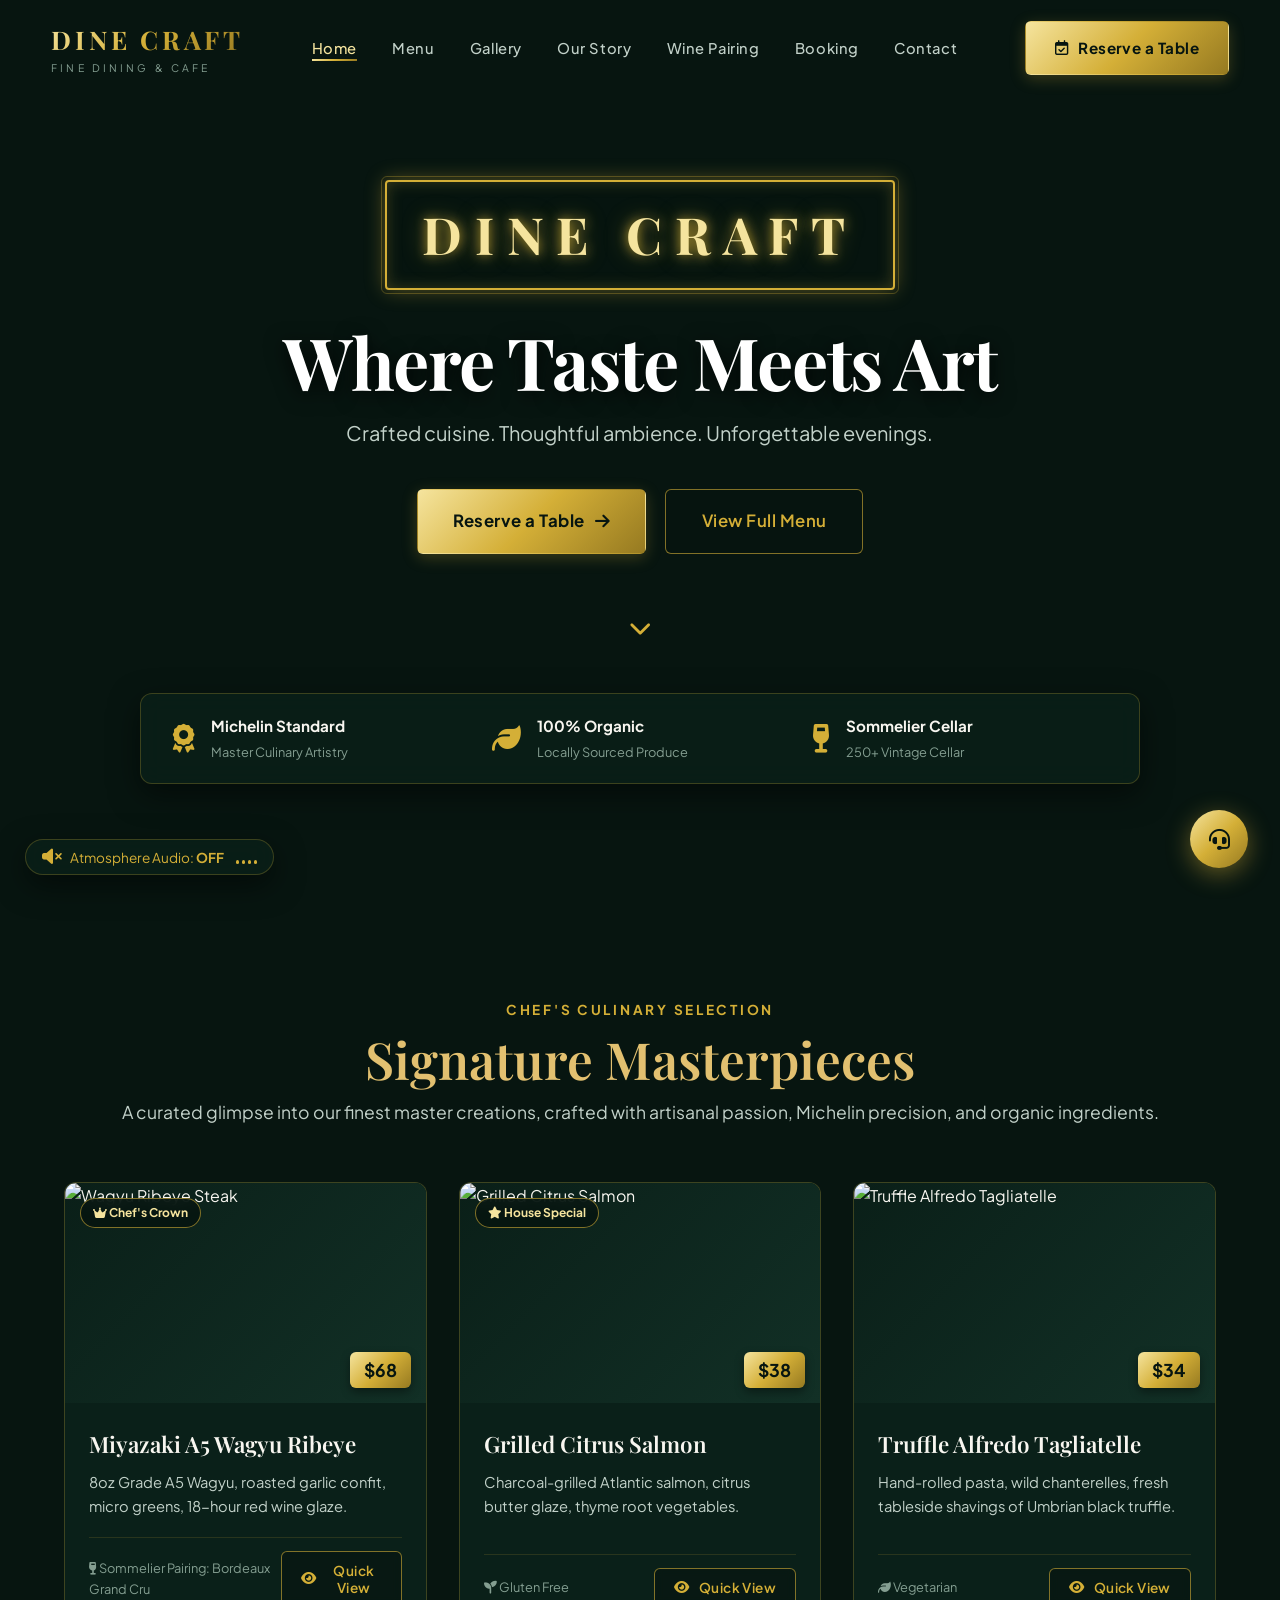
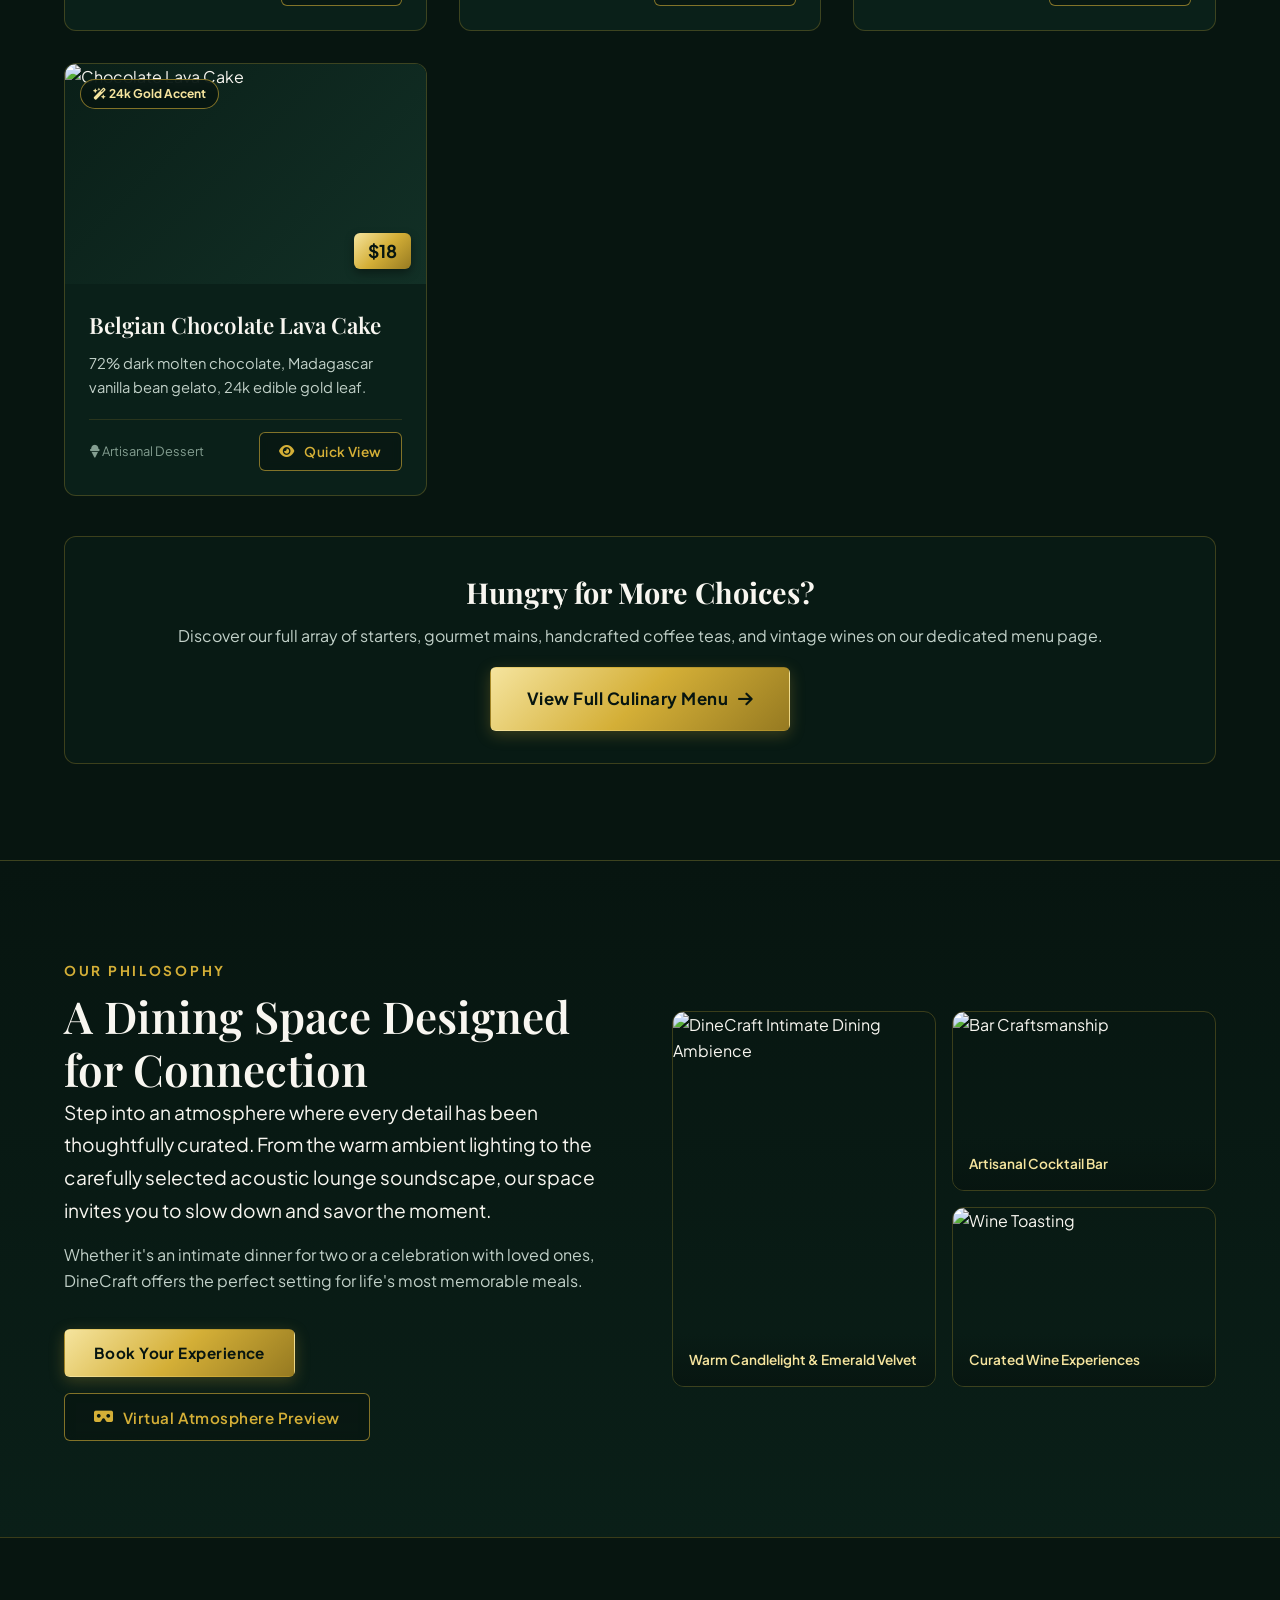
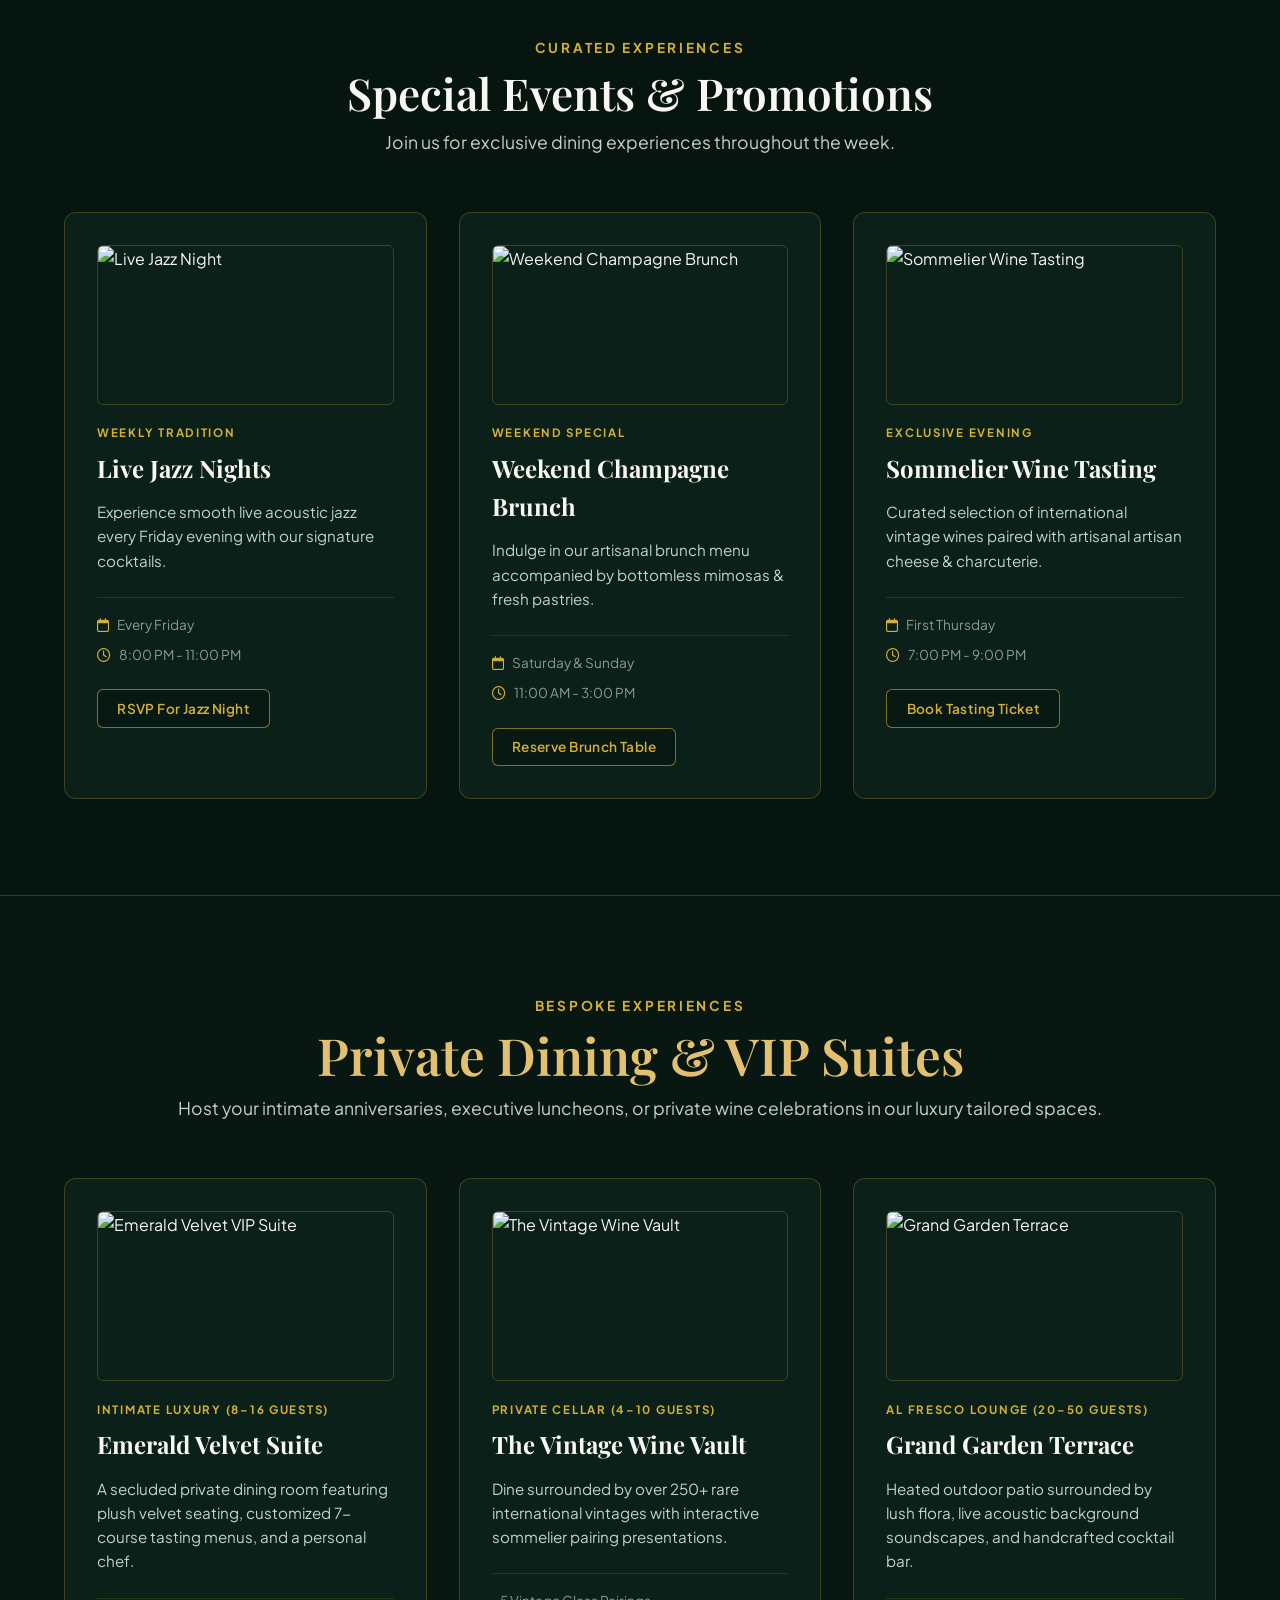
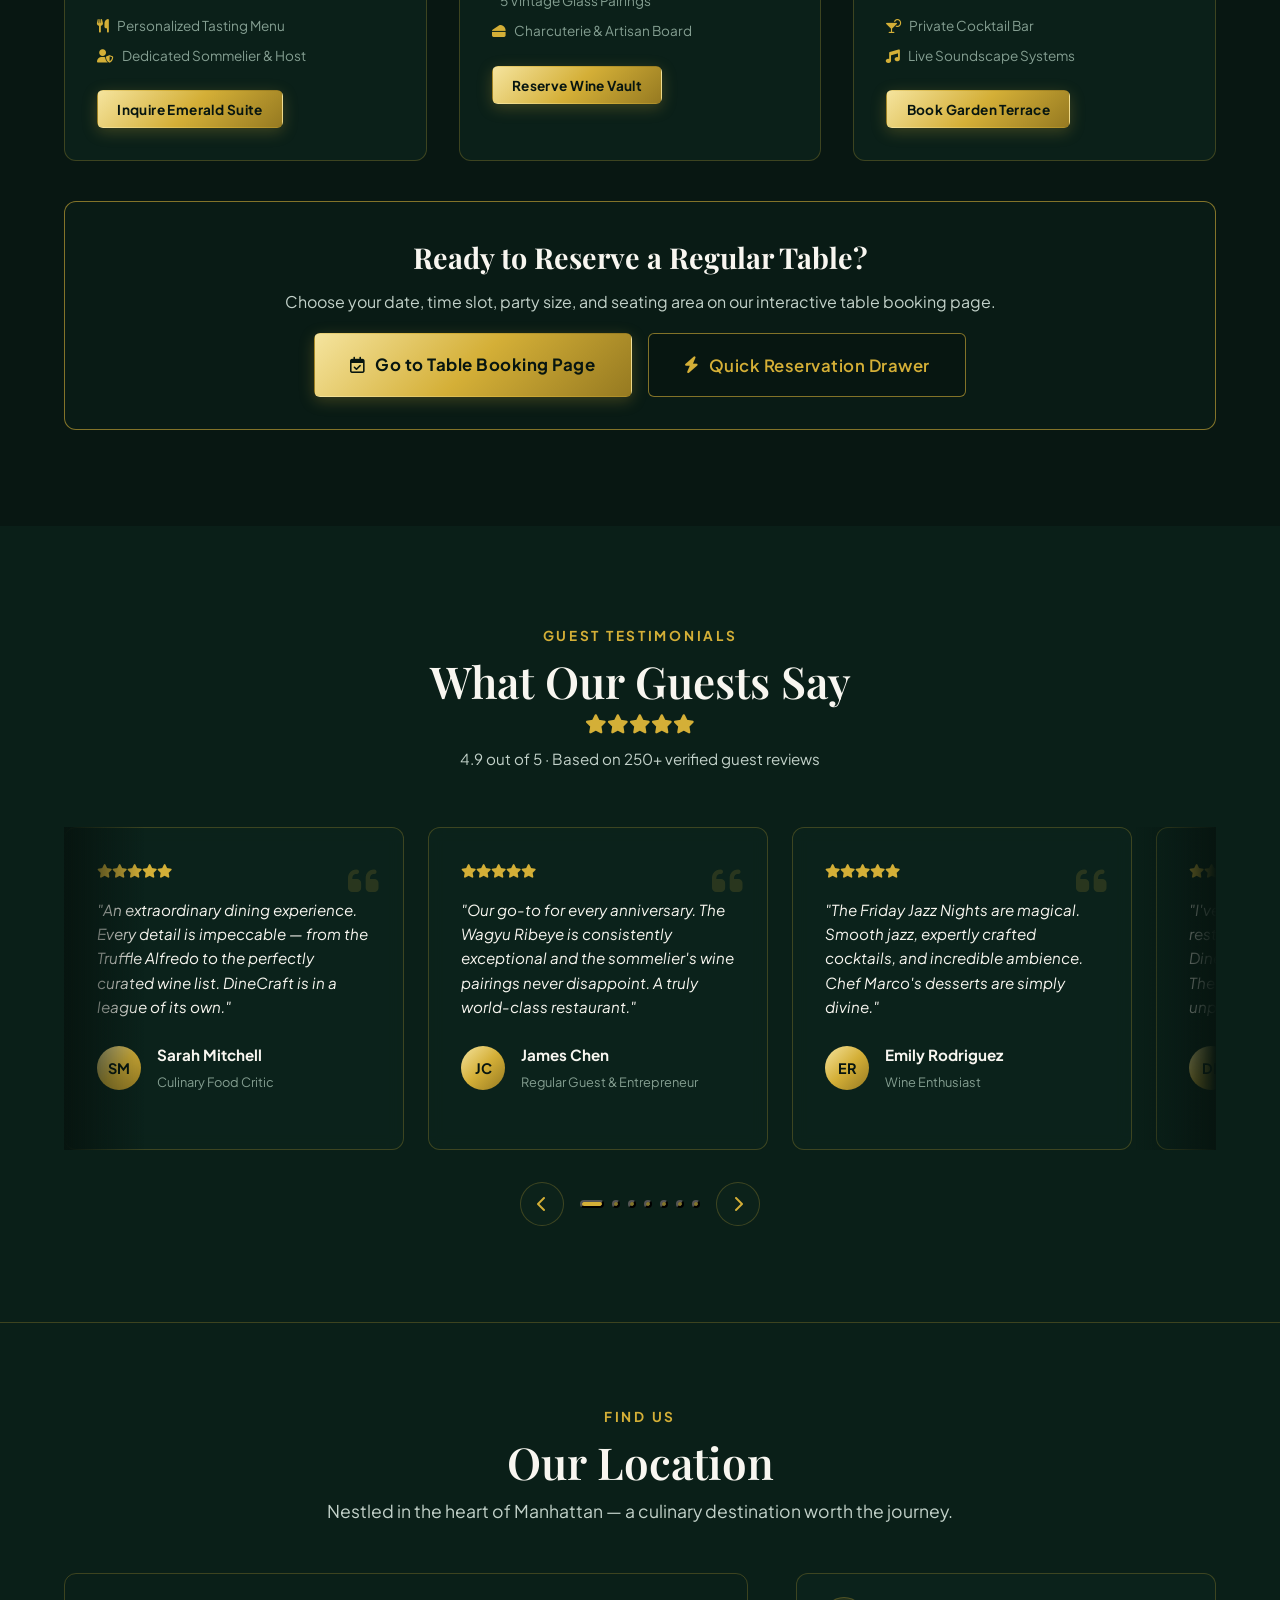
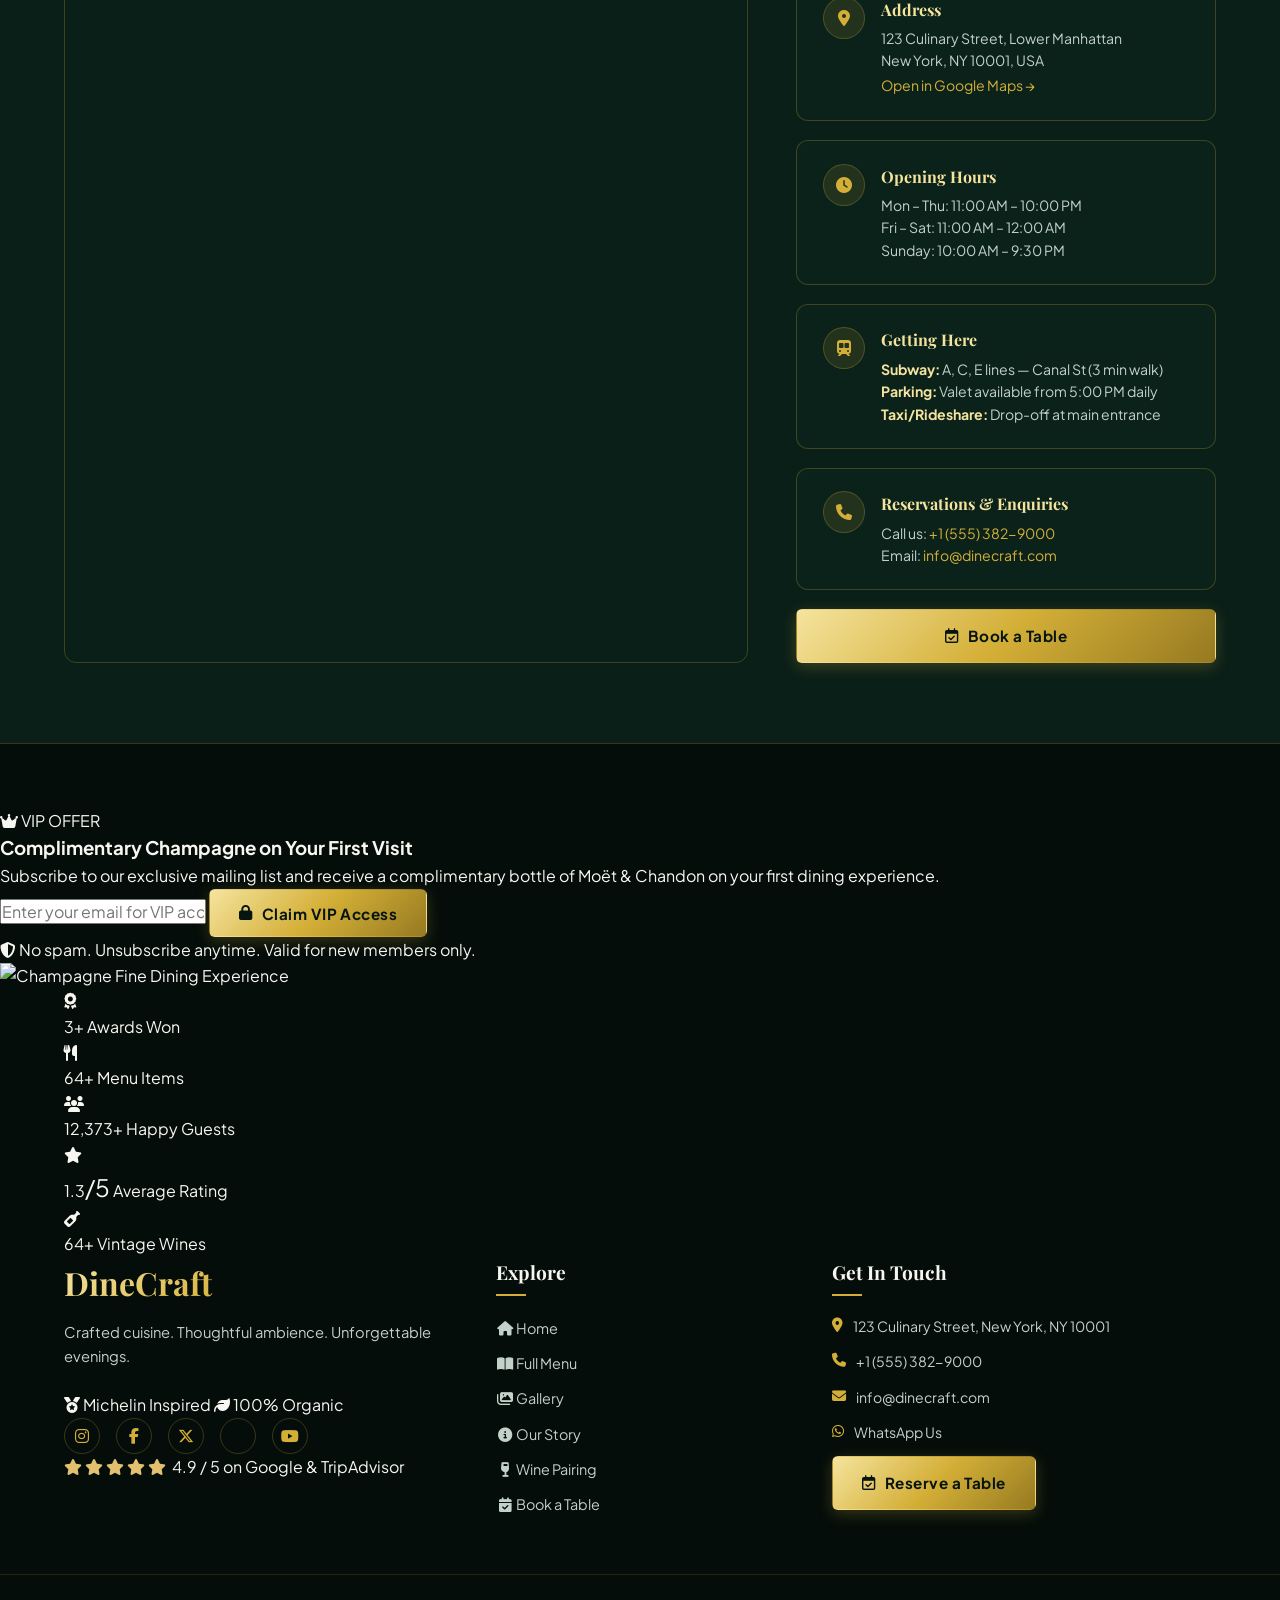
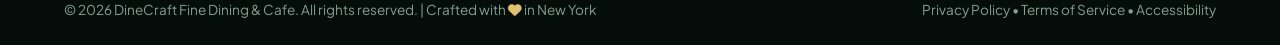
==== commit 8ca9ecd8: "Remove Opening Hours from footer" ====
--- a/index.html
+++ b/index.html
@@ -613,20 +613,6 @@
                             <li><a href="wine-pairing.html"><i class="fa-solid fa-wine-glass fa-fw"></i> Wine Pairing</a></li>
                             <li><a href="booking.html"><i class="fa-solid fa-calendar-check fa-fw"></i> Book a Table</a></li>
                         </ul>
-                    </div>
-
-                    <!-- Column 3: Opening Hours -->
-                    <div class="footer-col">
-                        <h4 class="footer-heading">Opening Hours</h4>
-                        <ul class="hours-list">
-                            <li><span>Mon – Thu</span> <span>11:00 AM – 10:00 PM</span></li>
-                            <li><span>Fri – Sat</span> <span>11:00 AM – 12:00 AM</span></li>
-                            <li><span>Sunday</span> <span>10:00 AM – 9:30 PM</span></li>
-                        </ul>
-                        <div class="footer-open-now" id="footerOpenNow">
-                            <span class="open-dot"></span>
-                            <span id="openNowText">Checking hours...</span>
-                        </div>
                     </div>
 
                     <!-- Column 4: Contact Us -->
--- a/index.css
+++ b/index.css
@@ -880,7 +880,7 @@
 
 .footer-grid {
     display: grid;
-    grid-template-columns: 2fr 1fr 1.5fr 2fr;
+    grid-template-columns: 2fr 1.5fr 2fr;
     gap: 3rem;
     margin-bottom: 3rem;
 }
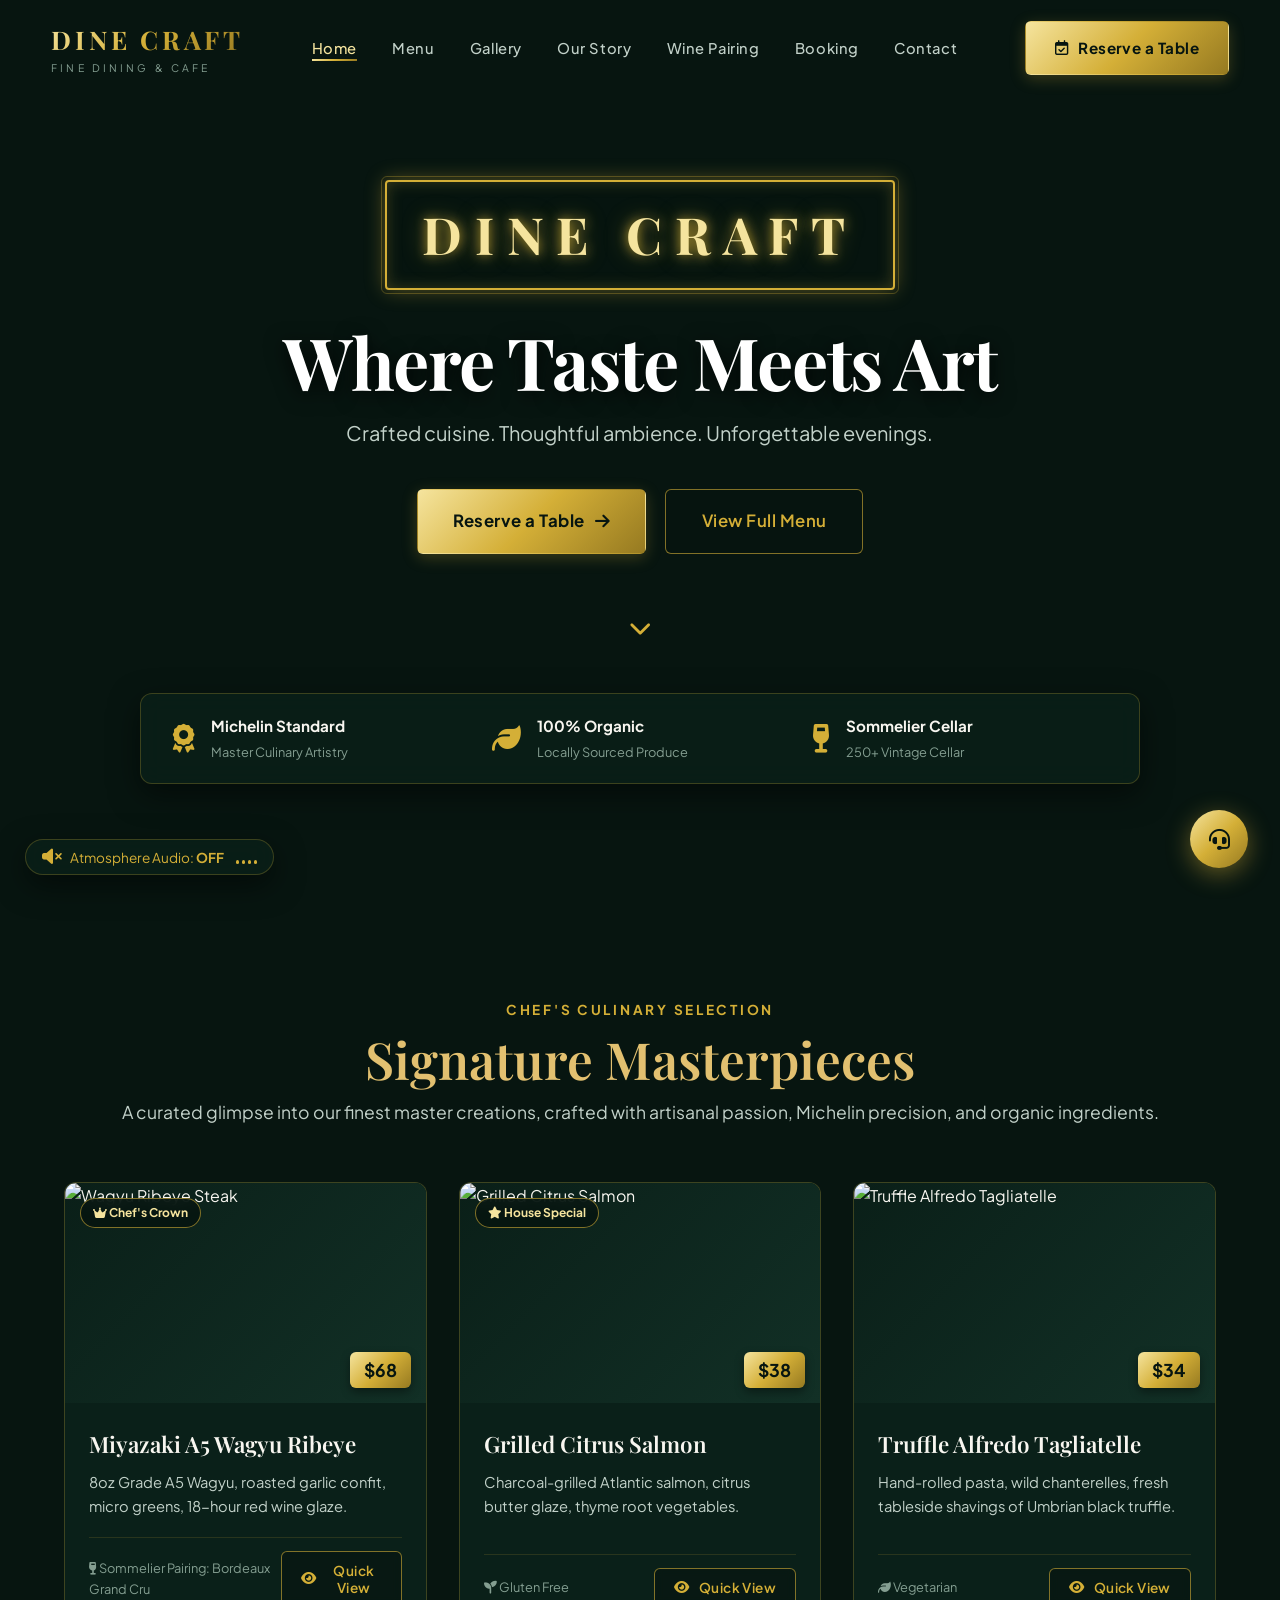
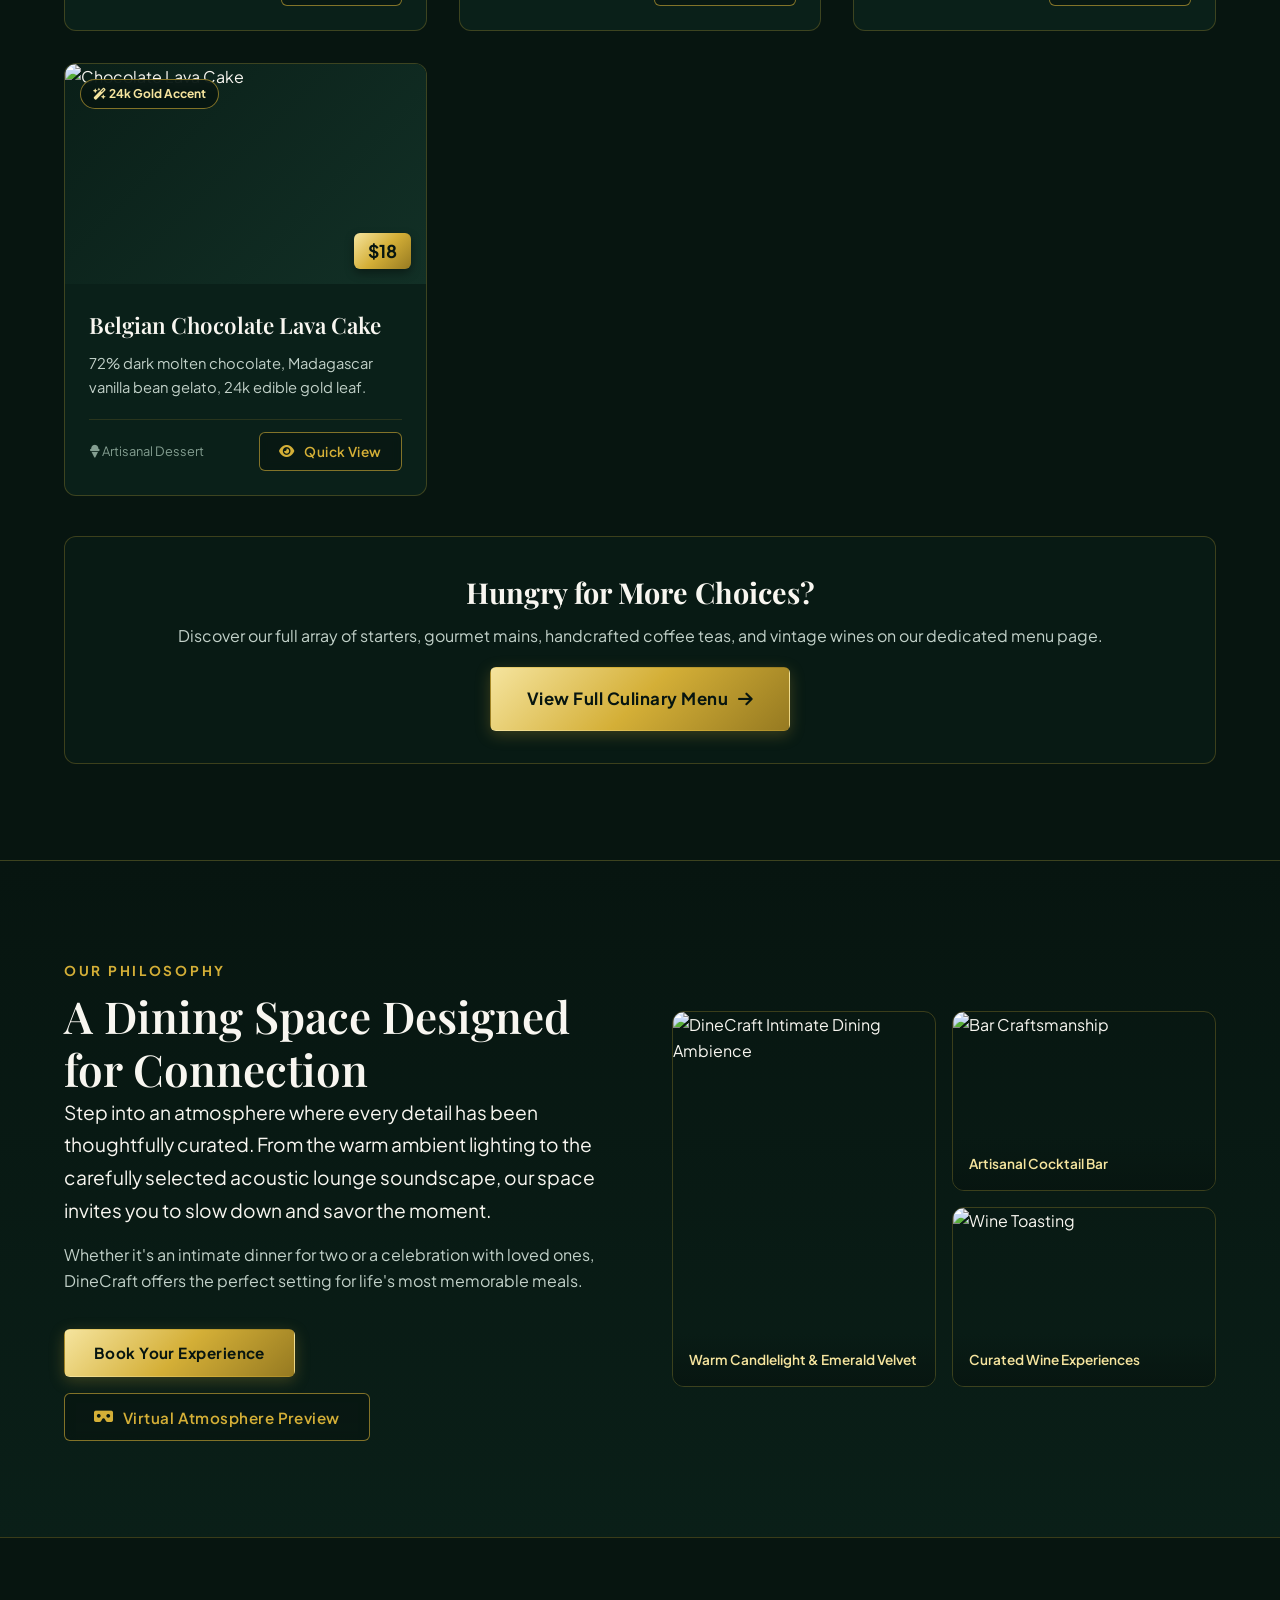
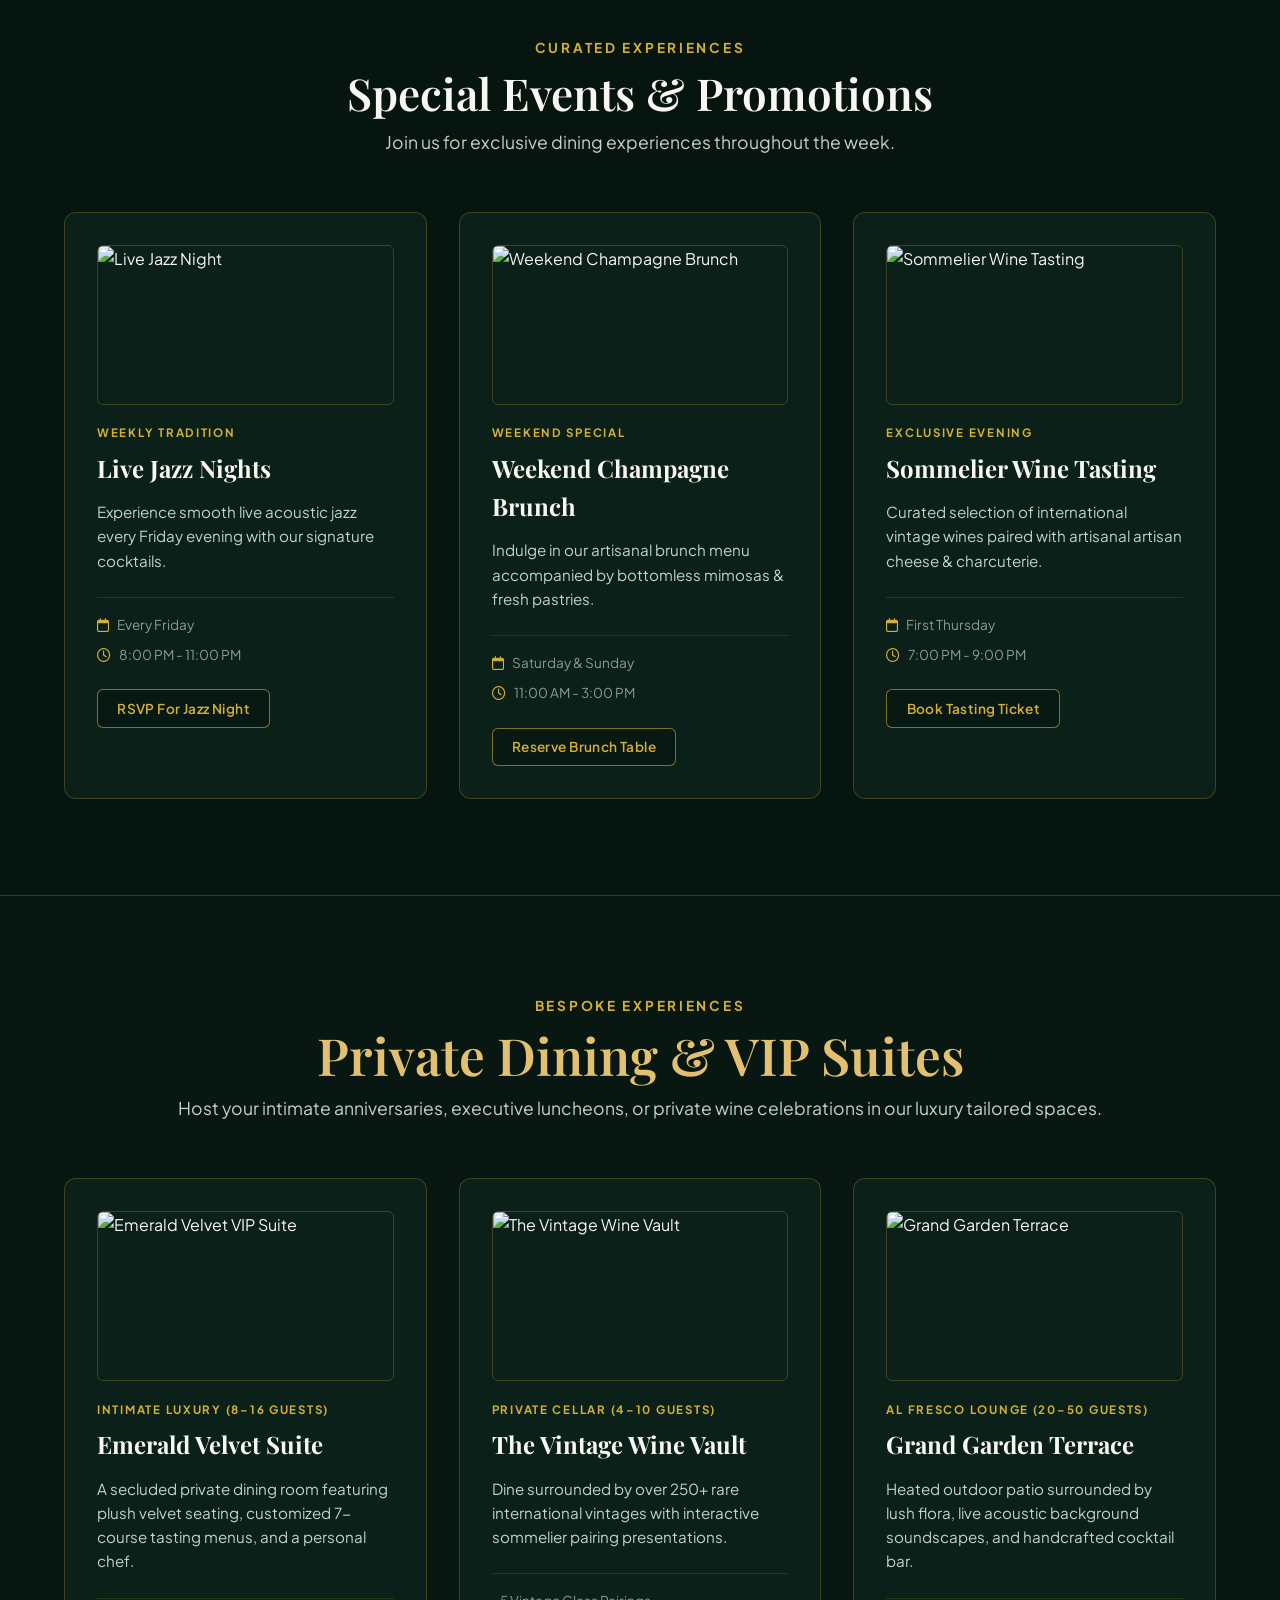
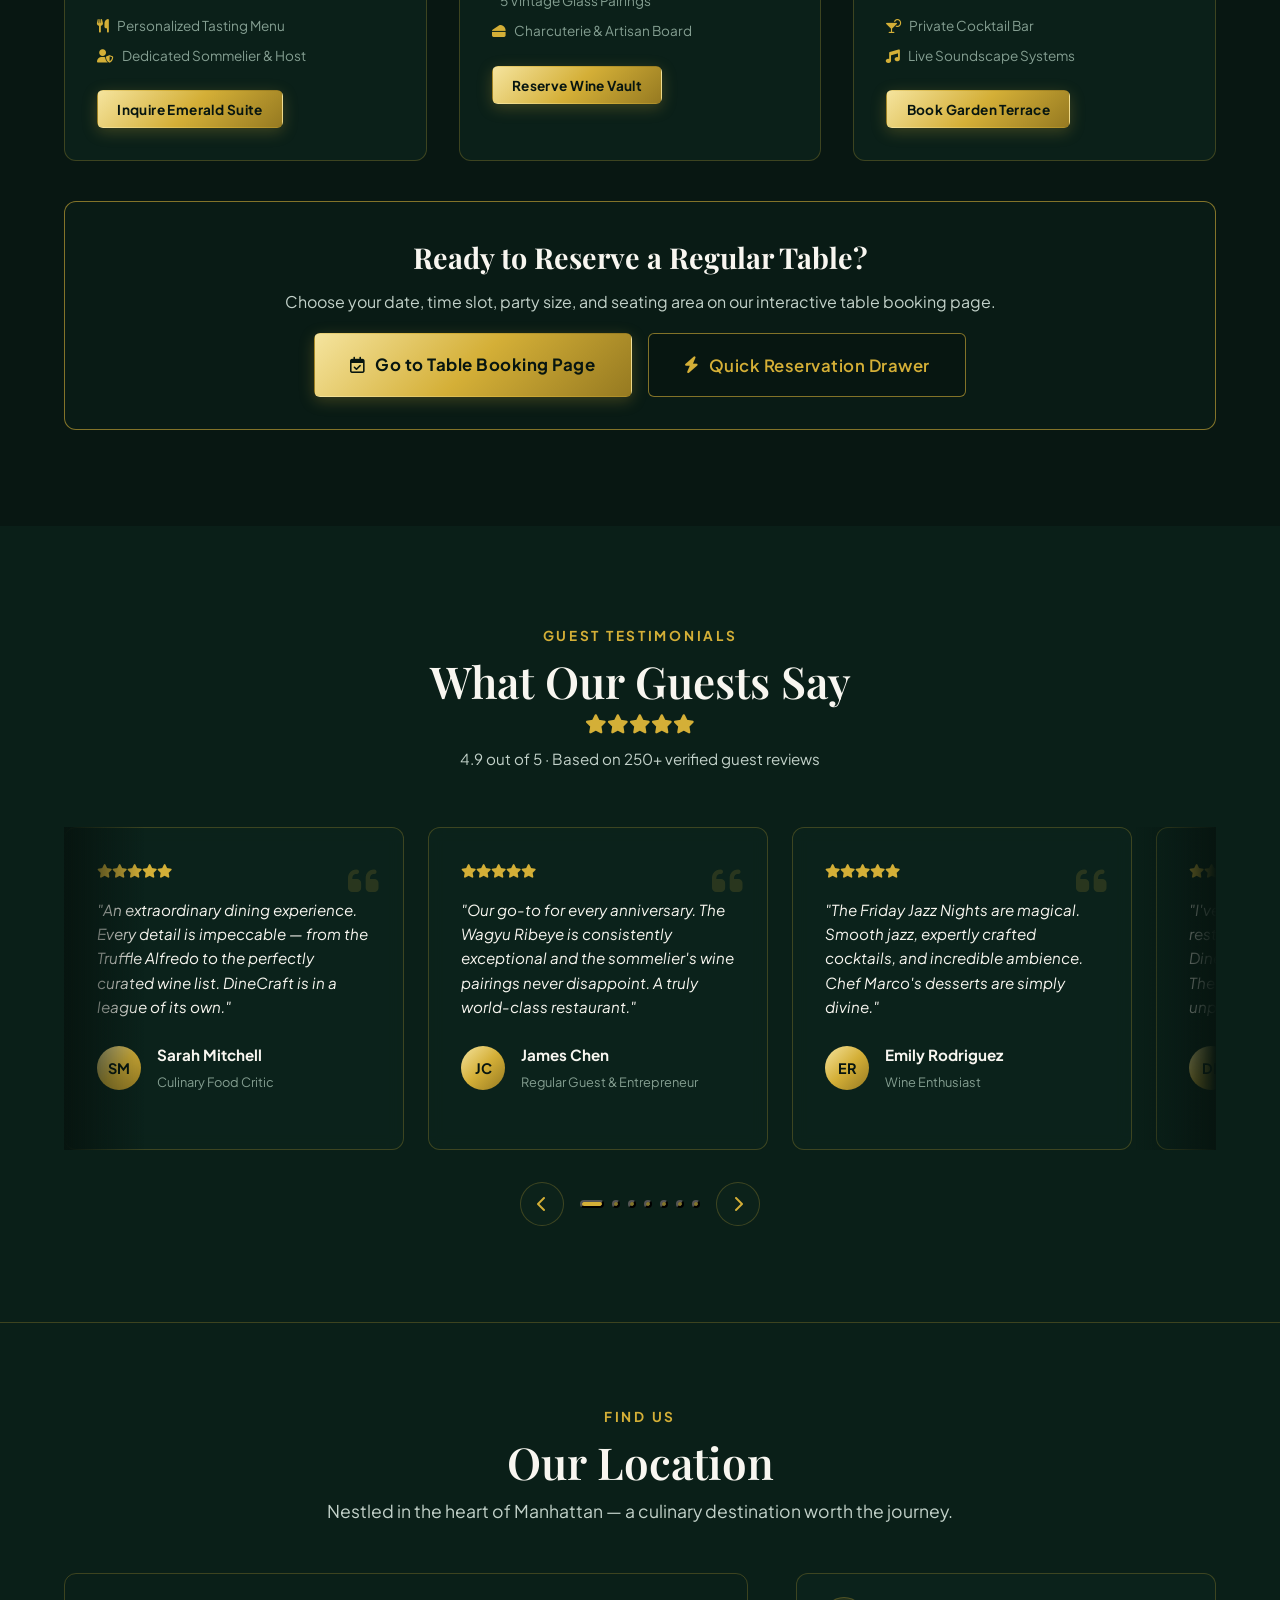
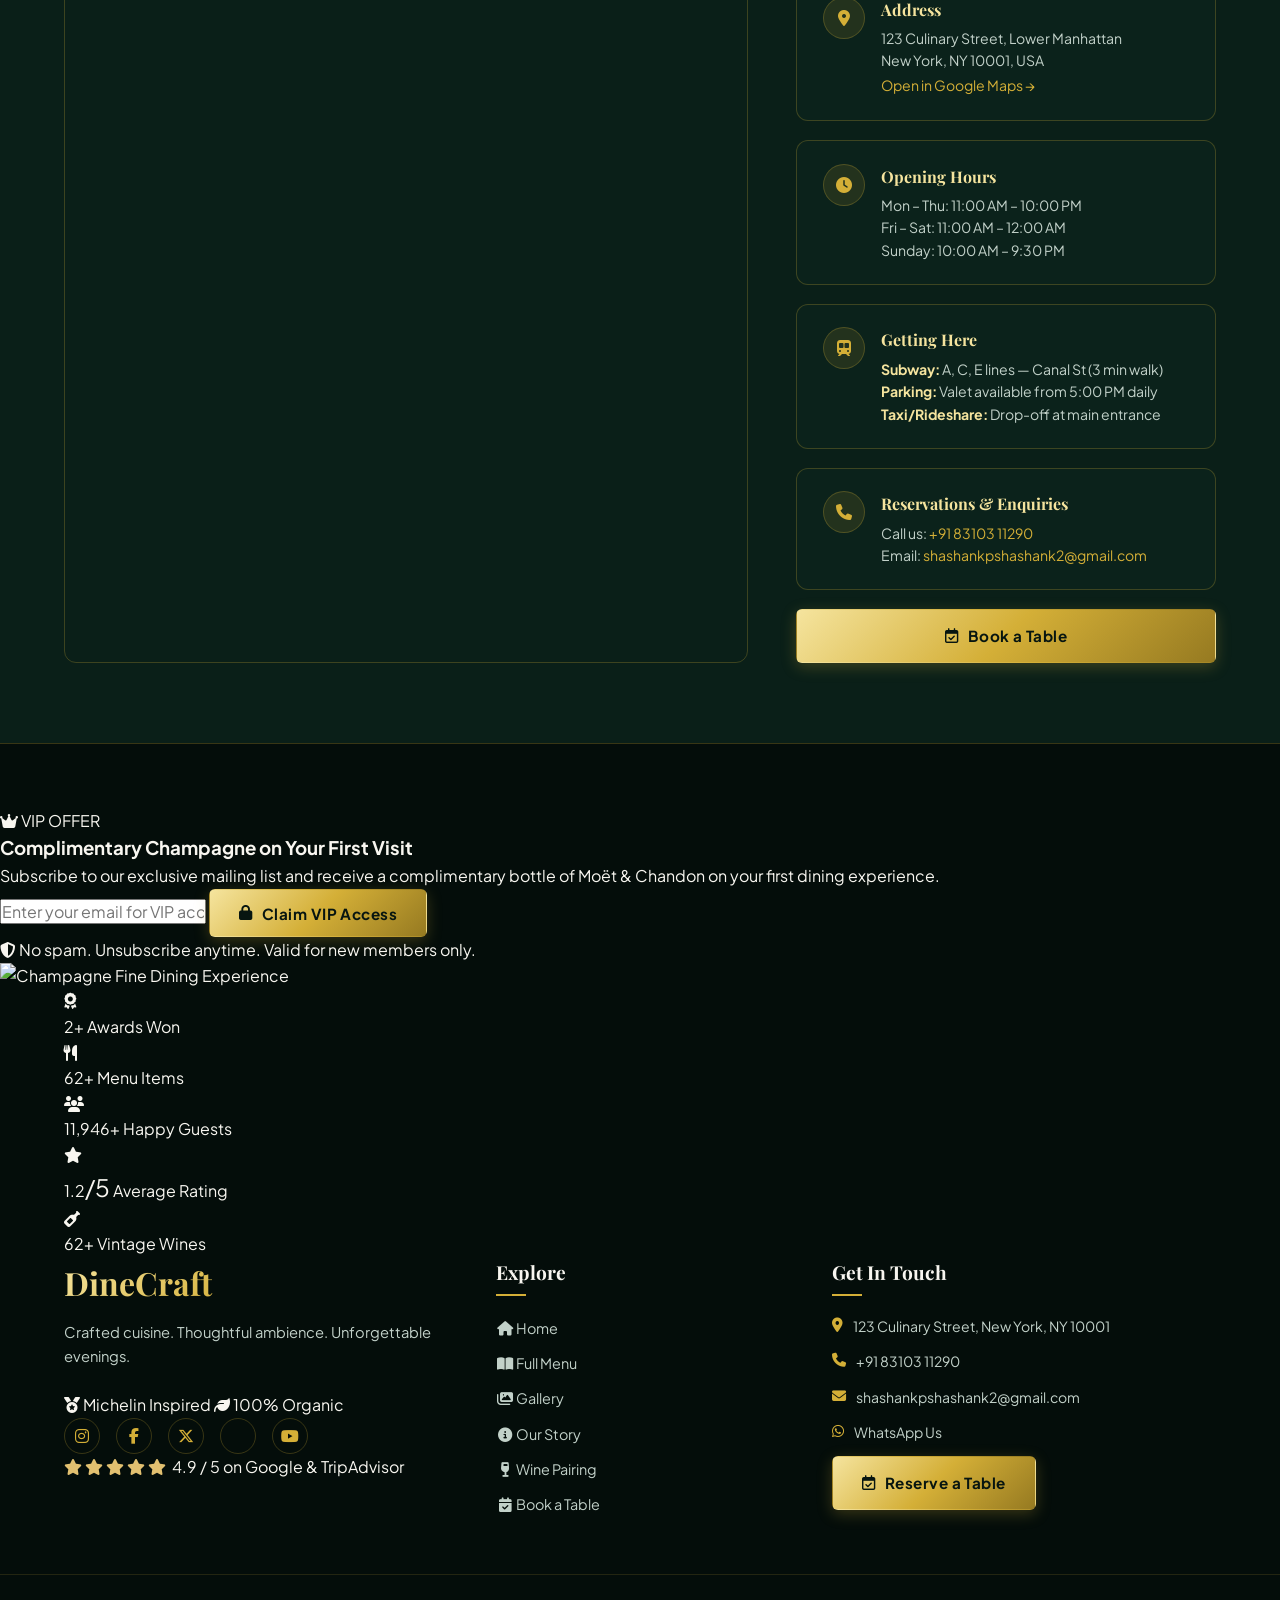
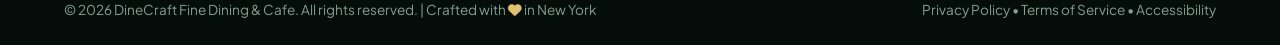
==== commit 0ebb1b10: "VIP form sends structured email to owner" ====
--- a/index.html
+++ b/index.html
@@ -492,7 +492,7 @@
                             <div class="map-info-icon"><i class="fa-solid fa-phone"></i></div>
                             <div class="map-info-content">
                                 <h4>Reservations & Enquiries</h4>
-                                <p>Call us: <a href="tel:+15553829000">+1 (555) 382-9000</a><br>Email: <a href="mailto:info@dinecraft.com">info@dinecraft.com</a></p>
+                                <p>Call us: <a href="tel:+918310311290">+91 83103 11290</a><br>Email: <a href="mailto:shashankpshashank2@gmail.com">shashankpshashank2@gmail.com</a></p>
                             </div>
                         </div>
                         <a href="booking.html" class="btn btn-gold directions-btn">
@@ -620,9 +620,9 @@
                         <h4 class="footer-heading">Get In Touch</h4>
                         <ul class="contact-info">
                             <li><i class="fa-solid fa-location-dot"></i> 123 Culinary Street, New York, NY 10001</li>
-                            <li><i class="fa-solid fa-phone"></i> <a href="tel:+15553829000">+1 (555) 382-9000</a></li>
-                            <li><i class="fa-solid fa-envelope"></i> <a href="mailto:info@dinecraft.com">info@dinecraft.com</a></li>
-                            <li><i class="fa-brands fa-whatsapp"></i> <a href="https://wa.me/15553829000" target="_blank">WhatsApp Us</a></li>
+                            <li><i class="fa-solid fa-phone"></i> <a href="tel:+918310311290">+91 83103 11290</a></li>
+                            <li><i class="fa-solid fa-envelope"></i> <a href="mailto:shashankpshashank2@gmail.com">shashankpshashank2@gmail.com</a></li>
+                            <li><i class="fa-brands fa-whatsapp"></i> <a href="https://wa.me/918310311290" target="_blank">WhatsApp Us</a></li>
                         </ul>
                         <a href="booking.html" class="btn btn-gold footer-reserve-btn">
                             <i class="fa-regular fa-calendar-check"></i>
@@ -670,8 +670,34 @@
     if (vipForm) {
         vipForm.addEventListener('submit', function(e) {
             e.preventDefault();
-            const input = document.getElementById('vipEmailInput');
-            vipForm.innerHTML = '<div style="text-align:center;padding:1rem 0"><i class="fa-solid fa-circle-check" style="color:#e2c070;font-size:2rem"></i><p style="color:#e2c070;font-weight:600;margin-top:0.5rem">🥂 Welcome to VIP! Check your inbox for your champagne voucher.</p></div>';
+            const userEmail = document.getElementById('vipEmailInput').value.trim();
+
+            // Build structured email to owner
+            const ownerEmail = 'shashankpshashank2@gmail.com';
+            const subject = encodeURIComponent('🥂 New VIP Access Request — DineCraft');
+            const body = encodeURIComponent(
+`━━━━━━━━━━━━━━━━━━━━━━━━━━━━
+🥂 NEW VIP ACCESS REQUEST — DineCraft
+━━━━━━━━━━━━━━━━━━━━━━━━━━━━
+
+A new user has requested VIP membership access.
+
+👤 User Email: ${userEmail}
+📅 Request Date: ${new Date().toLocaleString('en-IN')}
+🎁 Offer: Complimentary Bottle of Moët & Chandon on First Visit
+
+━━━━━━━━━━━━━━━━━━━━━━━━━━━━
+Please respond to ${userEmail} with their VIP voucher.
+━━━━━━━━━━━━━━━━━━━━━━━━━━━━
+
+— DineCraft Booking System`
+            );
+
+            // Open email client with pre-filled message
+            window.location.href = `mailto:${ownerEmail}?subject=${subject}&body=${body}`;
+
+            // Show success message
+            vipForm.innerHTML = '<div style="text-align:center;padding:1rem 0"><i class="fa-solid fa-circle-check" style="color:#e2c070;font-size:2rem"></i><p style="color:#e2c070;font-weight:600;margin-top:0.5rem">🥂 Request sent! Your VIP access email has been dispatched. We\'ll confirm shortly!</p></div>';
         });
     }
 
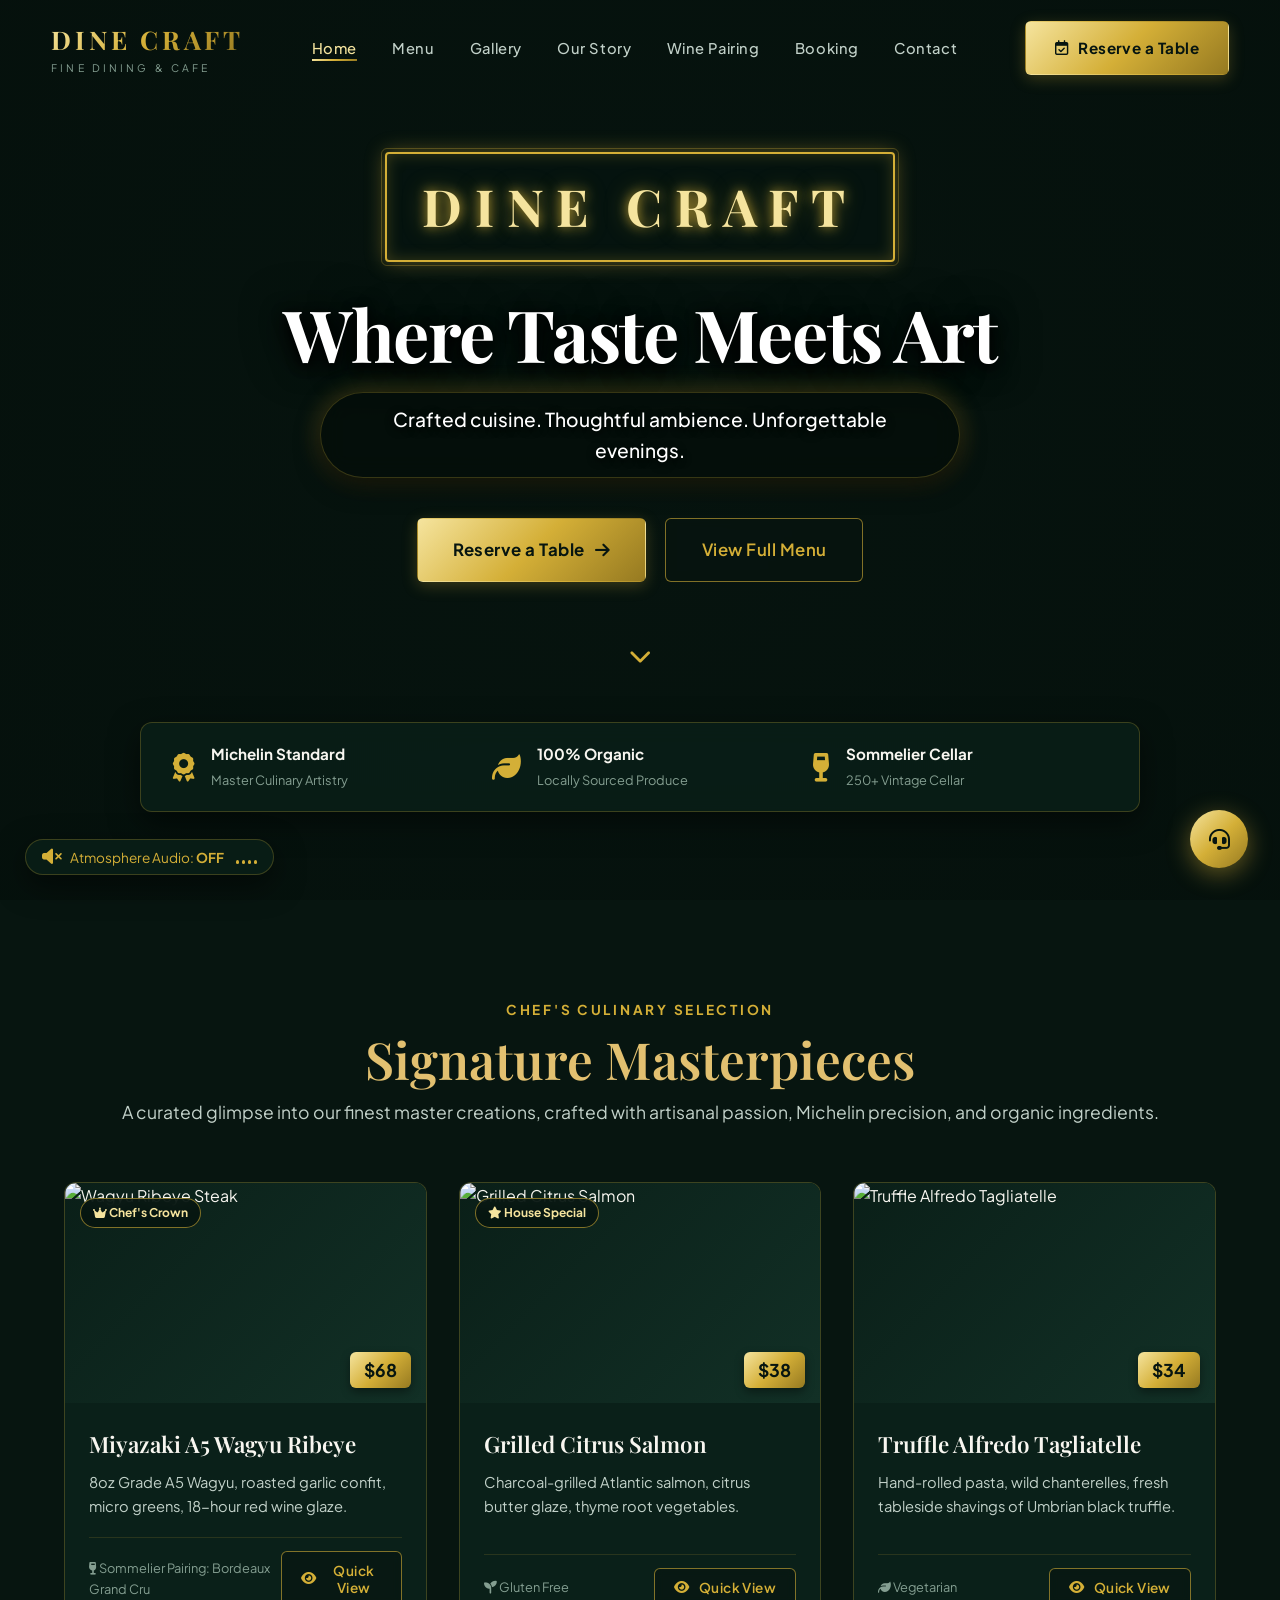
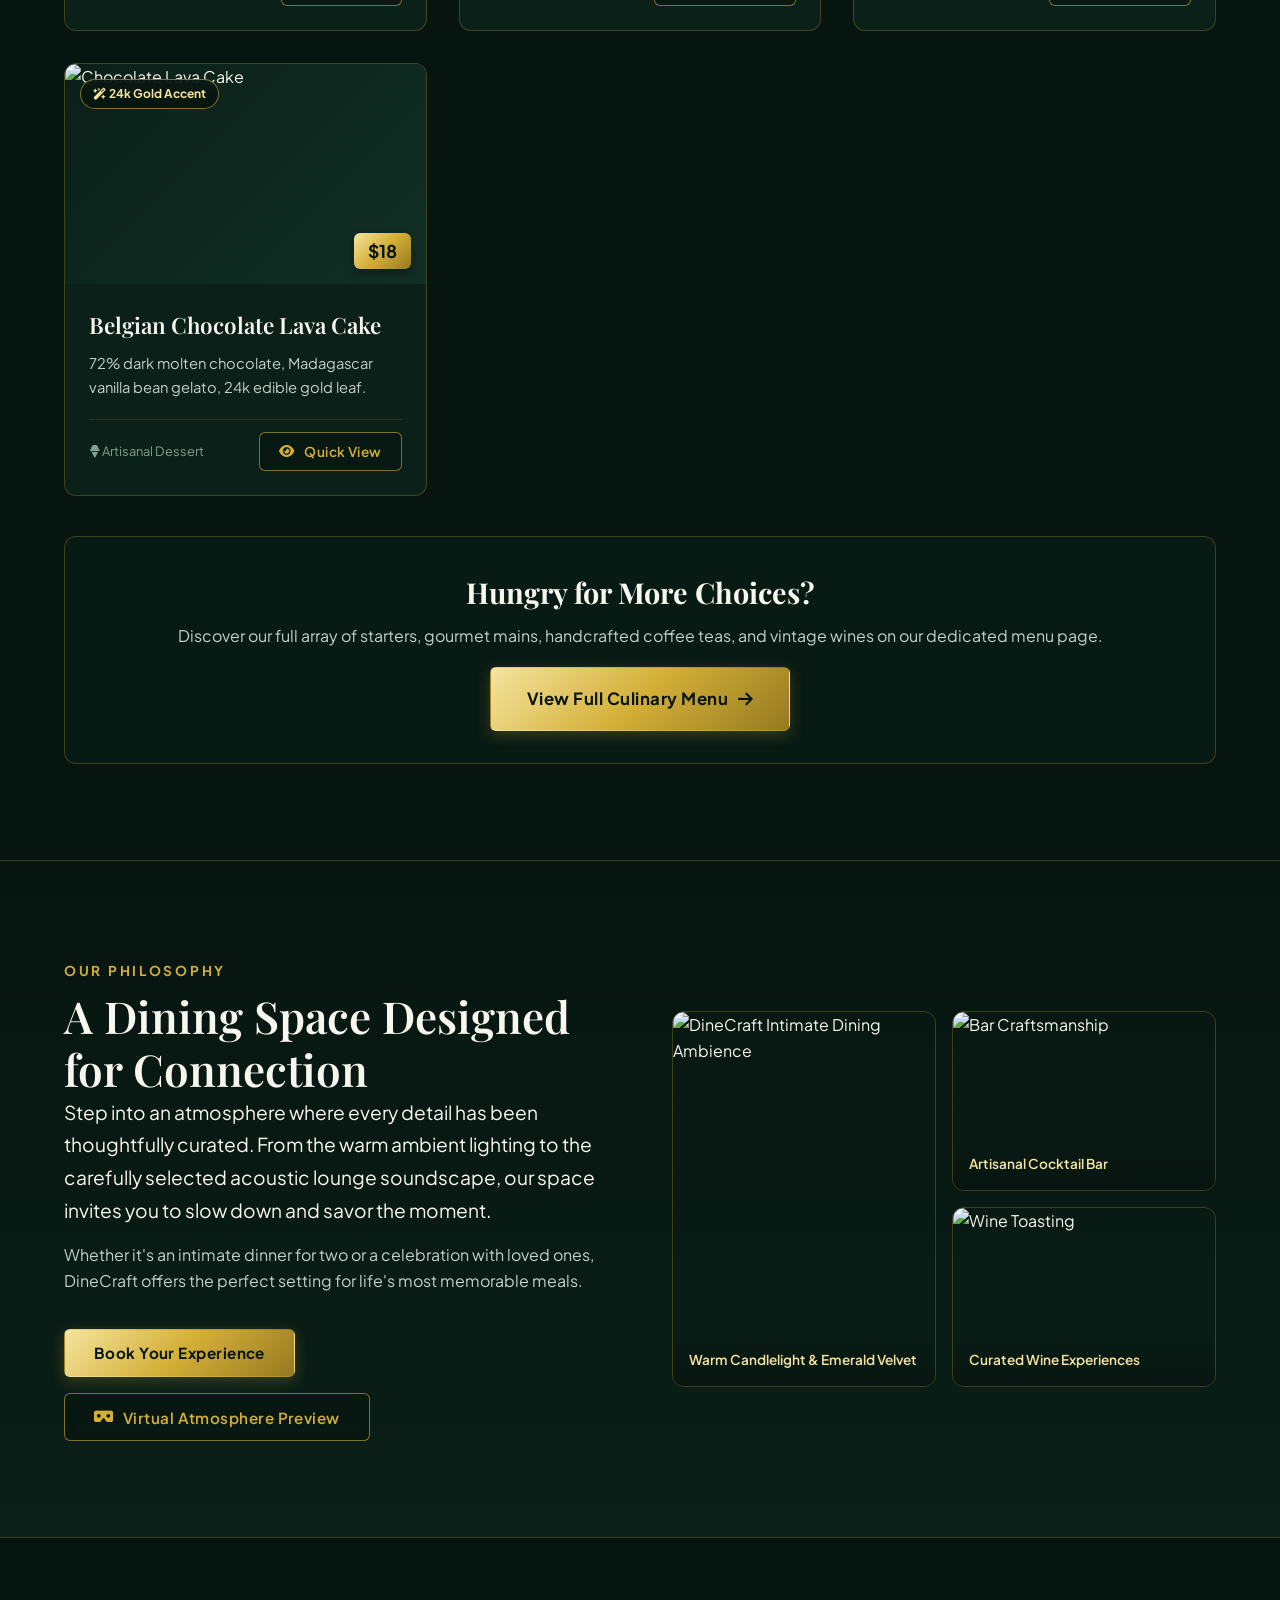
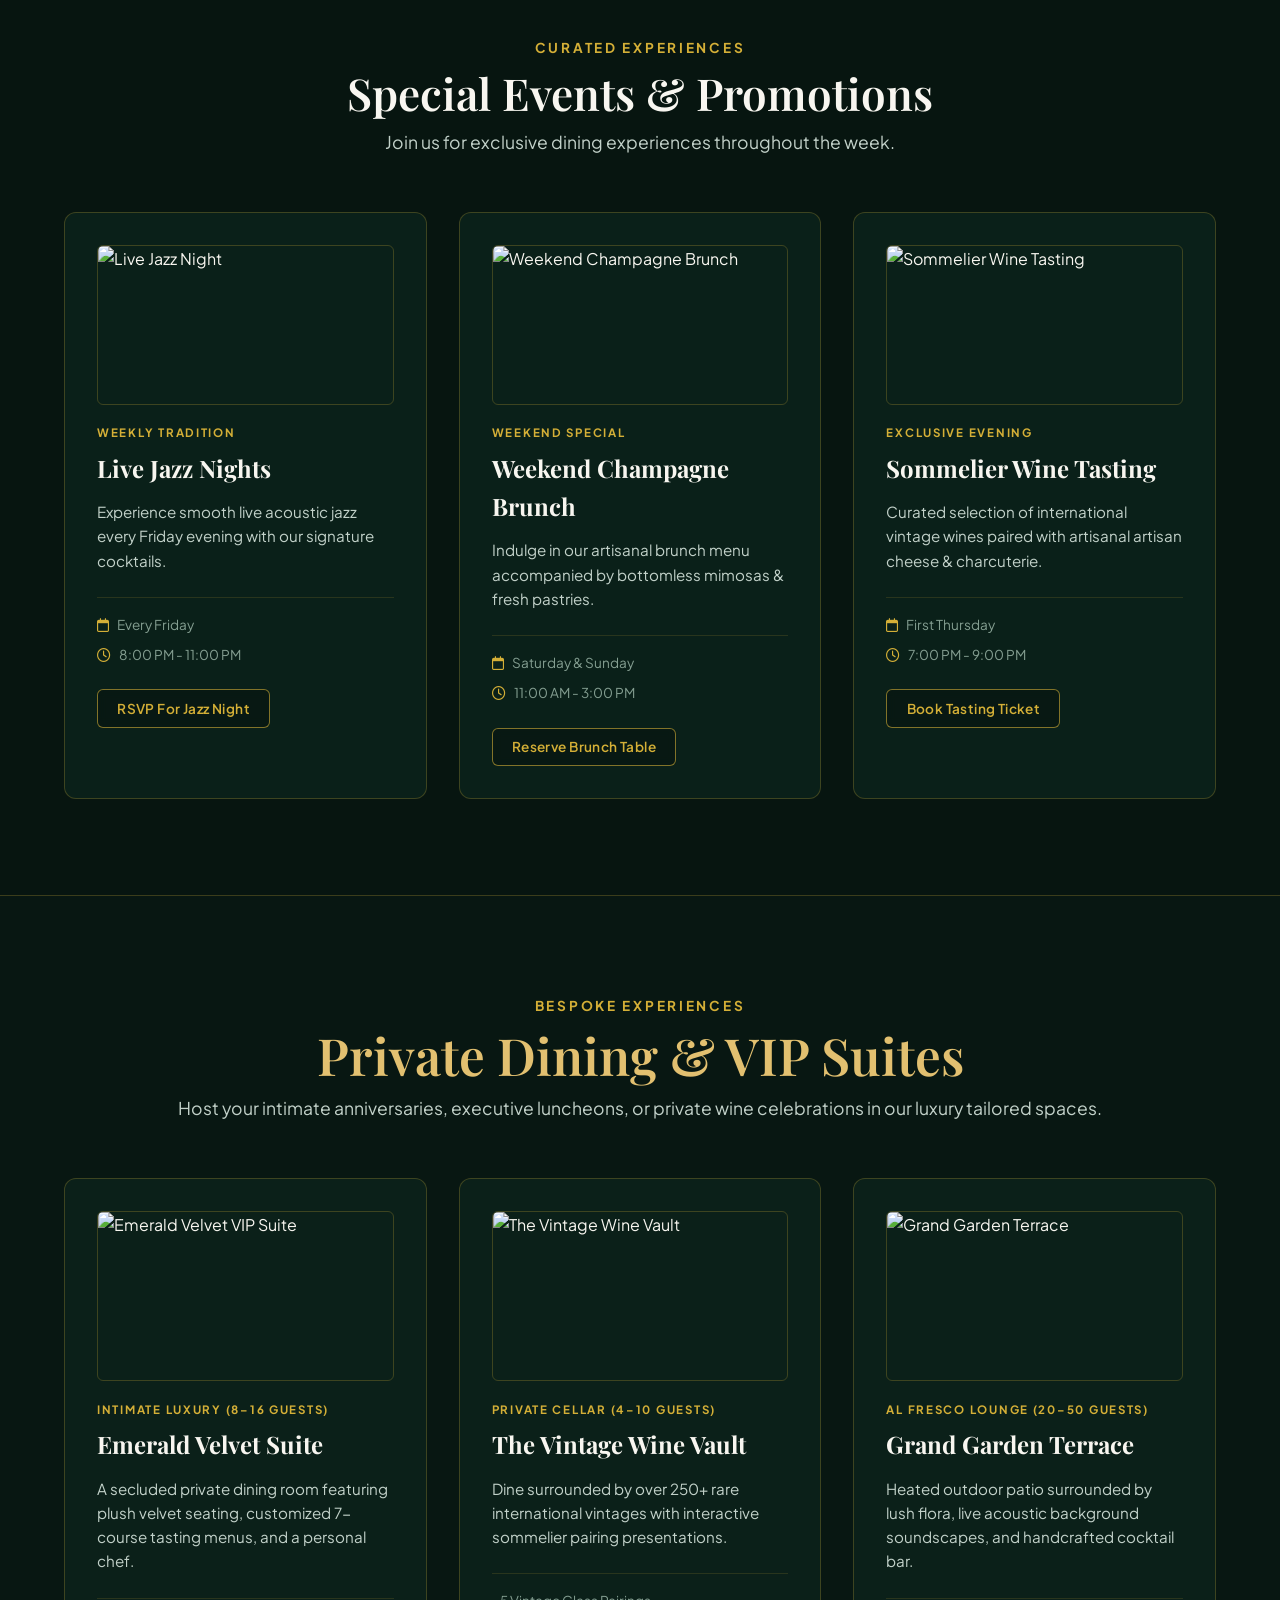
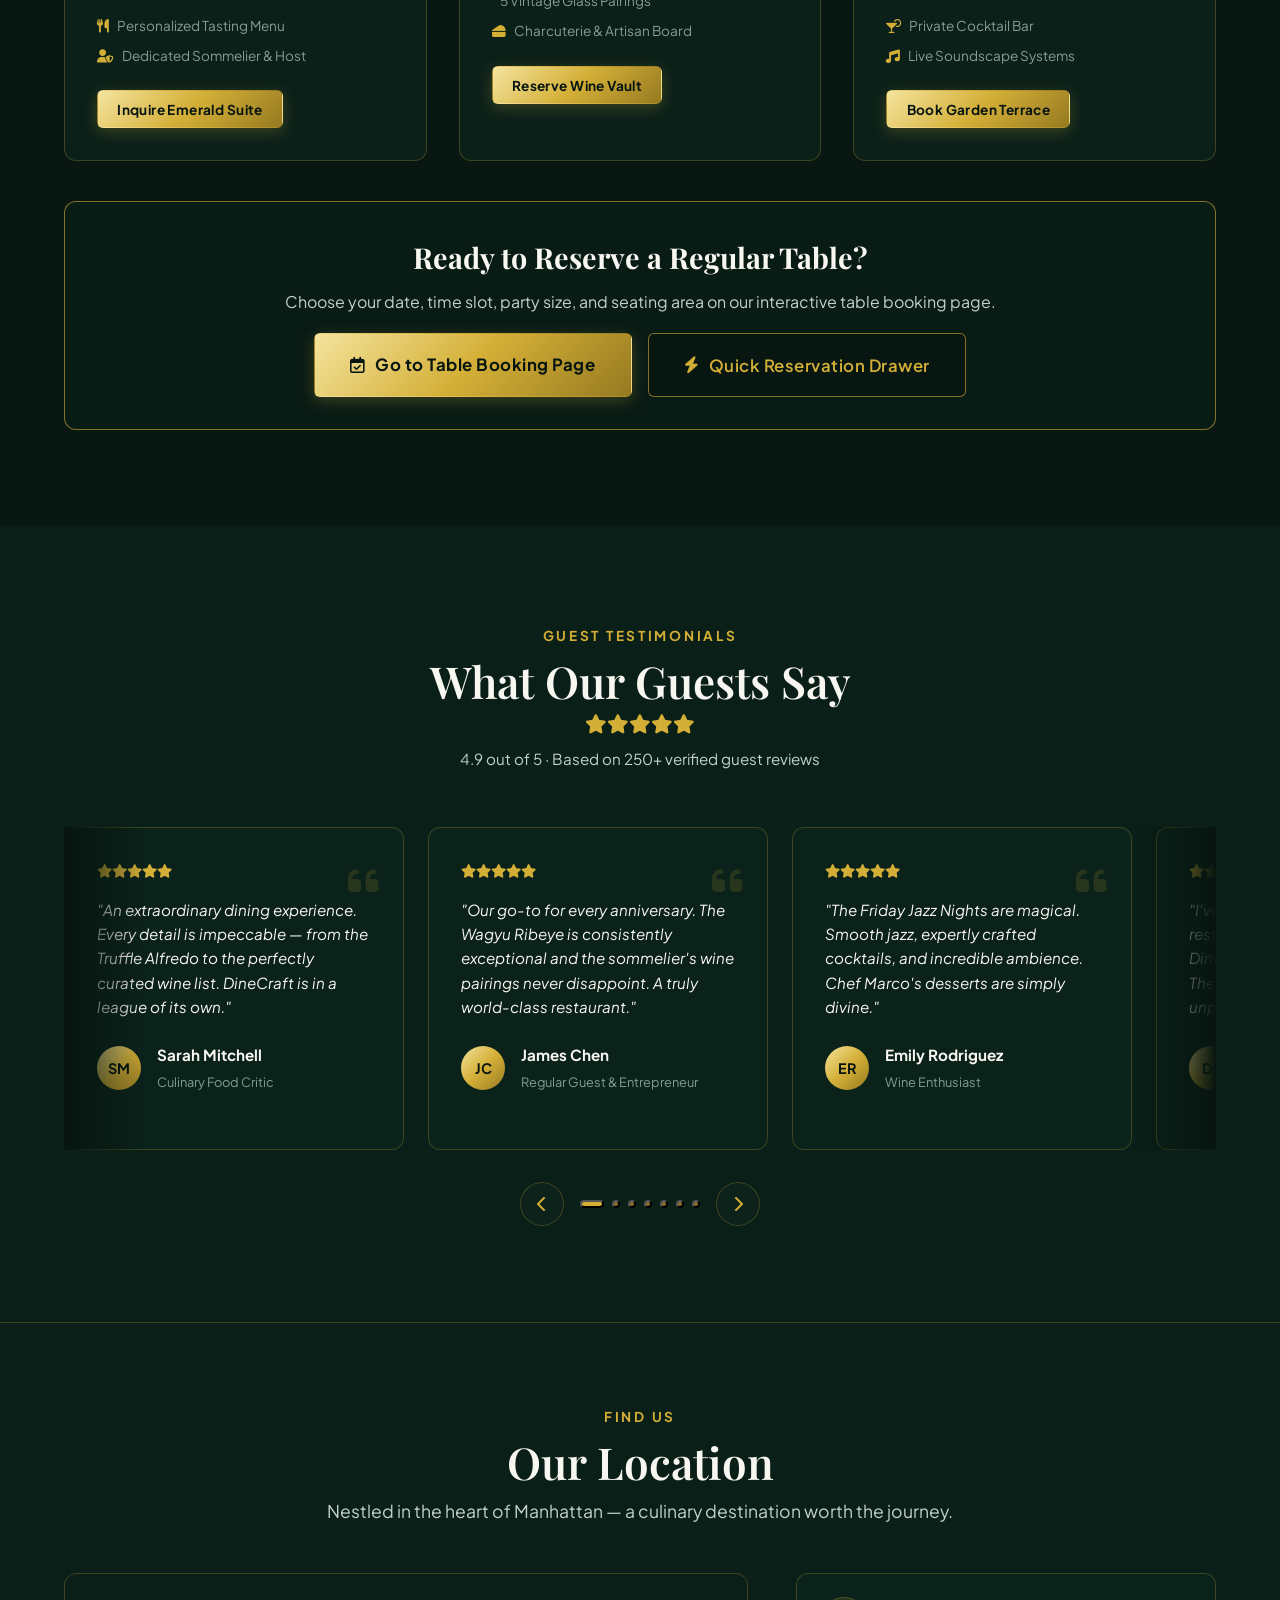
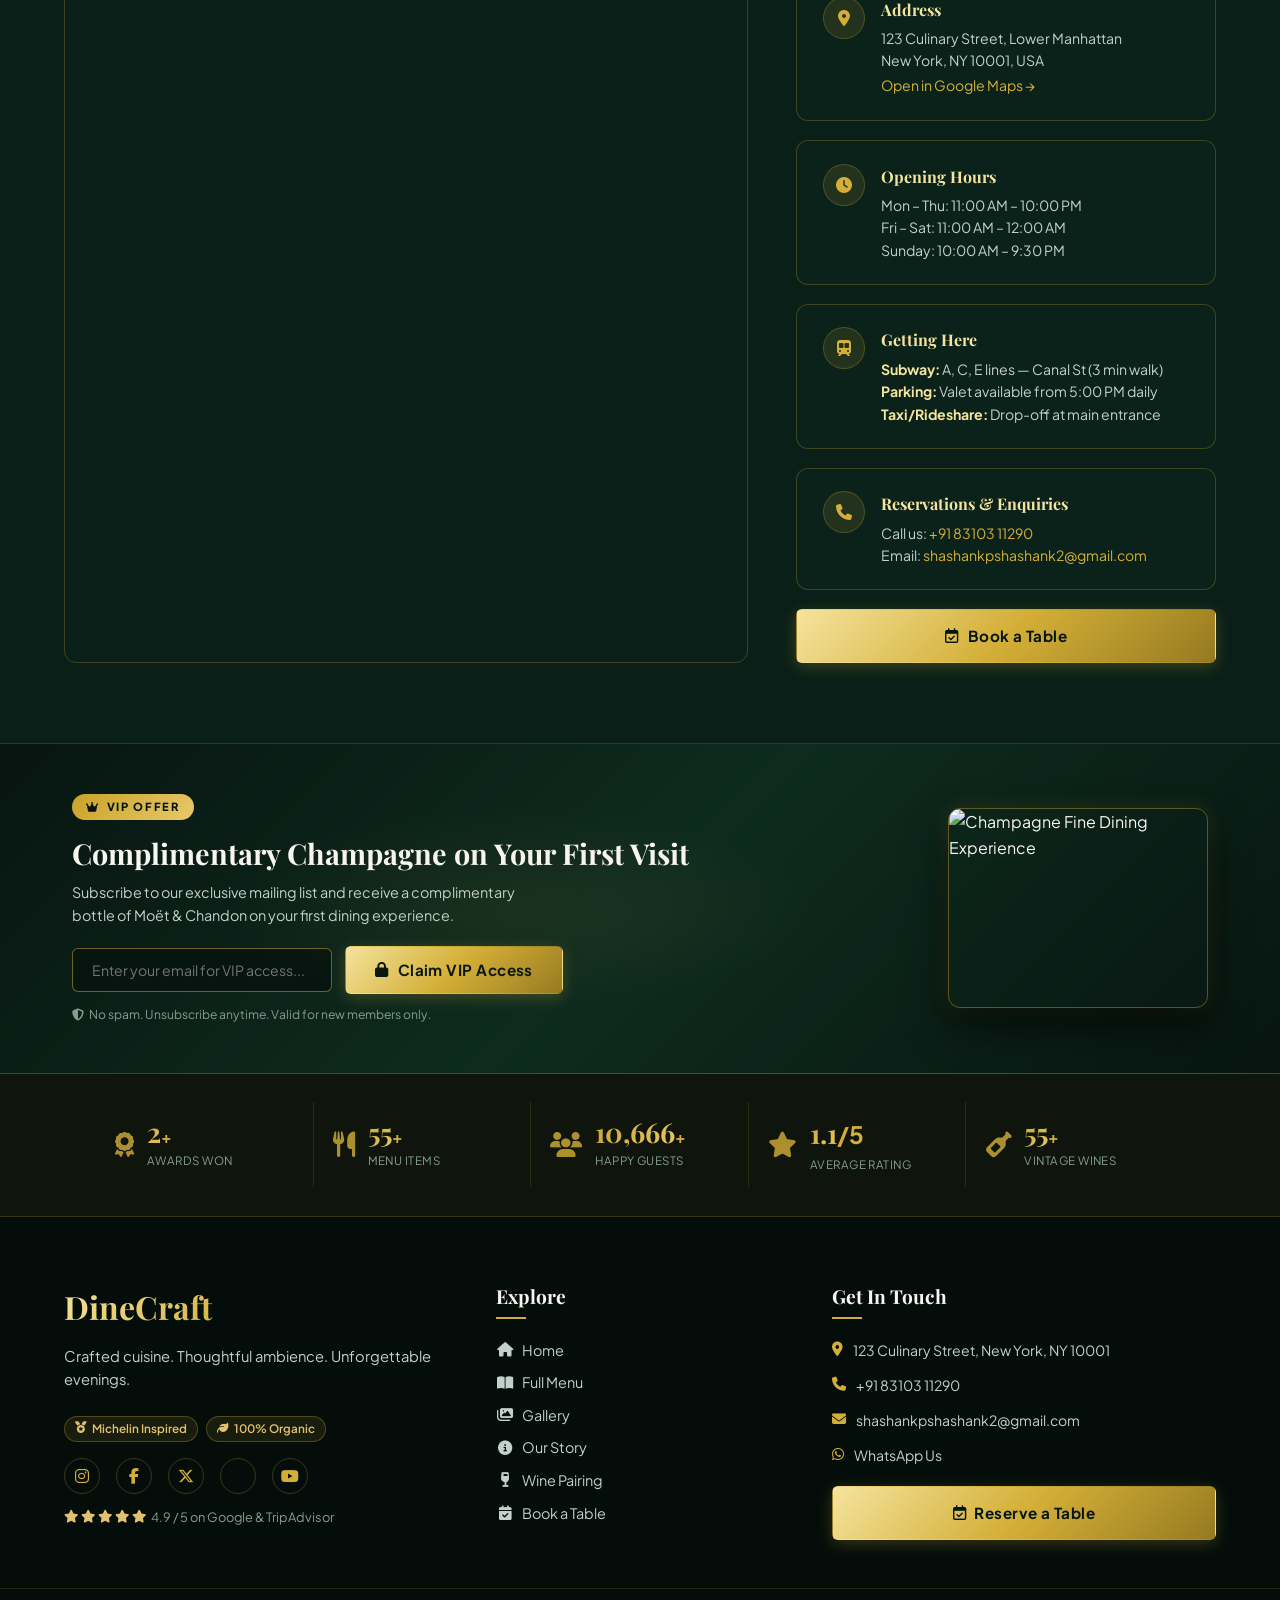
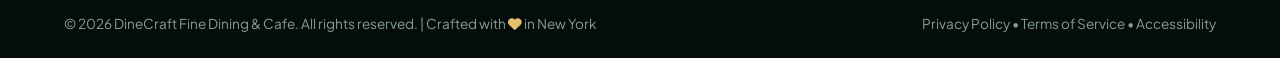
==== commit 7ae0d63a: "Update Cafe Demo with signature dishes, wine pairing, VIP perks, and booking features" ====
--- a/index.html
+++ b/index.html
@@ -516,8 +516,8 @@
                     <div class="vip-badge"><i class="fa-solid fa-crown"></i> VIP OFFER</div>
                     <h3 class="vip-title">Complimentary Champagne on Your First Visit</h3>
                     <p class="vip-desc">Subscribe to our exclusive mailing list and receive a complimentary bottle of Moët &amp; Chandon on your first dining experience.</p>
-                    <form class="vip-form" id="vipNewsletterForm">
-                        <input type="email" placeholder="Enter your email for VIP access..." required id="vipEmailInput">
+                    <form class="vip-form" id="vipNewsletterForm" action="vip.html" method="GET">
+                        <input type="email" name="email" placeholder="Enter your email for VIP access..." required id="vipEmailInput">
                         <button type="submit" class="btn btn-gold">
                             <i class="fa-solid fa-lock"></i> Claim VIP Access
                         </button>
@@ -665,39 +665,13 @@
         }
     })();
 
-    // VIP form
+    // VIP form redirect to vip.html
     const vipForm = document.getElementById('vipNewsletterForm');
     if (vipForm) {
         vipForm.addEventListener('submit', function(e) {
             e.preventDefault();
             const userEmail = document.getElementById('vipEmailInput').value.trim();
-
-            // Build structured email to owner
-            const ownerEmail = 'shashankpshashank2@gmail.com';
-            const subject = encodeURIComponent('🥂 New VIP Access Request — DineCraft');
-            const body = encodeURIComponent(
-`━━━━━━━━━━━━━━━━━━━━━━━━━━━━
-🥂 NEW VIP ACCESS REQUEST — DineCraft
-━━━━━━━━━━━━━━━━━━━━━━━━━━━━
-
-A new user has requested VIP membership access.
-
-👤 User Email: ${userEmail}
-📅 Request Date: ${new Date().toLocaleString('en-IN')}
-🎁 Offer: Complimentary Bottle of Moët & Chandon on First Visit
-
-━━━━━━━━━━━━━━━━━━━━━━━━━━━━
-Please respond to ${userEmail} with their VIP voucher.
-━━━━━━━━━━━━━━━━━━━━━━━━━━━━
-
-— DineCraft Booking System`
-            );
-
-            // Open email client with pre-filled message
-            window.location.href = `mailto:${ownerEmail}?subject=${subject}&body=${body}`;
-
-            // Show success message
-            vipForm.innerHTML = '<div style="text-align:center;padding:1rem 0"><i class="fa-solid fa-circle-check" style="color:#e2c070;font-size:2rem"></i><p style="color:#e2c070;font-weight:600;margin-top:0.5rem">🥂 Request sent! Your VIP access email has been dispatched. We\'ll confirm shortly!</p></div>';
+            window.location.href = `vip.html?email=${encodeURIComponent(userEmail)}`;
         });
     }
 
@@ -787,7 +761,7 @@
                     </div>
                     <div class="form-group">
                         <label for="resPhone">Phone Number</label>
-                        <input type="tel" id="resPhone" placeholder="+1 (555) 000-0000" required>
+                        <input type="tel" id="resPhone" placeholder="+91 83103 11290" required>
                     </div>
                 </div>
 
@@ -901,11 +875,11 @@
             <i class="fa-solid fa-headset" id="fabIcon"></i>
         </div>
         <div class="fab-options" id="fabOptions">
-            <a href="https://wa.me/15553829000" target="_blank" rel="noopener" class="fab-option fab-whatsapp" aria-label="Chat on WhatsApp">
+            <a href="https://wa.me/918310311290?text=Hello%20DineCraft%20Cafe%2C%20I%20would%20like%20to%20reserve%20a%20table" target="_blank" rel="noopener" class="fab-option fab-whatsapp" aria-label="Chat on WhatsApp">
                 <i class="fa-brands fa-whatsapp"></i>
                 <span class="fab-label">WhatsApp</span>
             </a>
-            <a href="tel:+15553829000" class="fab-option fab-call" aria-label="Call Us">
+            <a href="tel:+918310311290" class="fab-option fab-call" aria-label="Call Us">
                 <i class="fa-solid fa-phone"></i>
                 <span class="fab-label">Call Us</span>
             </a>
--- a/index.css
+++ b/index.css
@@ -380,7 +380,7 @@
     background-image: url('https://images.unsplash.com/photo-1517248135467-4c7edcad34c4?q=80&w=1920&auto=format&fit=crop');
     background-size: cover;
     background-position: center;
-    filter: brightness(0.65) contrast(1.1);
+    filter: brightness(1.1) contrast(1.05);
     z-index: 1;
     transform: scale(1.05);
     transition: transform 10s ease-out;
@@ -396,7 +396,8 @@
     left: 0;
     width: 100%;
     height: 100%;
-    background: radial-gradient(circle at center, rgba(7, 21, 16, 0.4) 0%, rgba(7, 21, 16, 0.95) 90%);
+    background: radial-gradient(circle at center, rgba(4, 14, 10, 0.2) 0%, rgba(4, 14, 10, 0.6) 100%),
+                linear-gradient(180deg, rgba(7, 21, 16, 0.35) 0%, rgba(7, 21, 16, 0.15) 50%, rgba(7, 21, 16, 0.88) 100%);
     z-index: 2;
 }
 
@@ -450,17 +451,24 @@
     font-weight: 700;
     color: #ffffff;
     line-height: 1.1;
-    margin-bottom: 1rem;
+    margin-bottom: 1.2rem;
     letter-spacing: -0.02em;
-    text-shadow: 0 4px 20px rgba(0,0,0,0.8);
+    text-shadow: 0 3px 12px rgba(0, 0, 0, 0.95), 0 6px 25px rgba(0, 0, 0, 0.9), 0 0 45px rgba(0, 0, 0, 0.85);
 }
 
 .hero-subtext {
-    font-size: 1.25rem;
-    color: var(--text-secondary);
-    max-width: 600px;
+    font-size: 1.2rem;
+    color: #ffffff;
+    max-width: 640px;
     margin-bottom: 2.5rem;
-    font-weight: 400;
+    font-weight: 500;
+    background: rgba(4, 14, 10, 0.78);
+    border: 1px solid var(--border-gold);
+    padding: 0.7rem 1.8rem;
+    border-radius: var(--radius-pill);
+    backdrop-filter: blur(12px);
+    box-shadow: 0 8px 25px rgba(0, 0, 0, 0.7), var(--gold-glow);
+    text-shadow: 0 2px 8px rgba(0, 0, 0, 0.9);
 }
 
 .hero-cta-group {
@@ -632,6 +640,85 @@
     color: var(--text-muted);
 }
 
+/* --- Dietary & Allergen Filter Bar --- */
+.dietary-filter-bar {
+    display: flex;
+    align-items: center;
+    gap: 0.8rem;
+    flex-wrap: wrap;
+    margin: 1.5rem 0 2rem;
+    padding: 0.8rem 1.2rem;
+    background: rgba(10, 31, 24, 0.7);
+    border: 1px solid var(--border-gold);
+    border-radius: var(--radius-md);
+    backdrop-filter: blur(8px);
+}
+
+.dietary-label {
+    font-size: 0.85rem;
+    font-weight: 700;
+    color: var(--color-gold);
+    letter-spacing: 0.05em;
+    display: flex;
+    align-items: center;
+    gap: 0.4rem;
+    margin-right: 0.4rem;
+}
+
+.dietary-pill {
+    background: transparent;
+    border: 1px solid var(--border-gold);
+    color: var(--text-secondary);
+    padding: 0.4rem 1rem;
+    border-radius: var(--radius-pill);
+    font-size: 0.82rem;
+    font-weight: 500;
+    cursor: pointer;
+    display: inline-flex;
+    align-items: center;
+    gap: 0.4rem;
+    transition: var(--transition);
+}
+
+.dietary-pill:hover, .dietary-pill.active {
+    background: var(--gold-gradient);
+    border-color: var(--color-gold-bright);
+    color: #071510;
+    font-weight: 700;
+    box-shadow: 0 4px 12px rgba(212, 175, 55, 0.3);
+}
+
+.dietary-badge {
+    display: inline-flex;
+    align-items: center;
+    gap: 0.3rem;
+    font-size: 0.75rem;
+    padding: 3px 10px;
+    border-radius: 12px;
+    font-weight: 600;
+    margin-right: 6px;
+    margin-top: 6px;
+    border: 1px solid transparent;
+}
+
+.dietary-badge.veg {
+    background: rgba(46, 125, 50, 0.2);
+    color: #81c784;
+    border-color: rgba(76, 175, 80, 0.4);
+}
+
+.dietary-badge.gf {
+    background: rgba(230, 81, 0, 0.2);
+    color: #ffb74d;
+    border-color: rgba(255, 152, 0, 0.4);
+}
+
+.dietary-badge.signature {
+    background: rgba(212, 175, 55, 0.2);
+    color: var(--color-gold-light);
+    border-color: var(--color-gold);
+}
+
 /* --- Ambience Section --- */
 .ambience-section {
     background: linear-gradient(180deg, var(--bg-dark) 0%, var(--bg-surface) 100%);
@@ -875,7 +962,7 @@
 .site-footer {
     background: #040d0a;
     border-top: 1px solid var(--border-gold);
-    padding-top: 4rem;
+    padding-top: 0;
 }
 
 .footer-grid {
@@ -1022,6 +1109,243 @@
 
 .legal-links a:hover {
     color: var(--color-gold);
+}
+
+/* Footer top padding */
+.footer-top {
+    padding-top: 4rem;
+}
+
+/* --- VIP Offer Banner --- */
+.footer-vip-banner {
+    background: linear-gradient(135deg, #071510 0%, #0e2b1f 50%, #071510 100%);
+    border-bottom: 1px solid rgba(212, 175, 55, 0.3);
+    position: relative;
+    overflow: hidden;
+}
+
+.vip-banner-inner {
+    max-width: 1200px;
+    margin: 0 auto;
+    padding: 3rem 2rem;
+    display: flex;
+    align-items: center;
+    gap: 3rem;
+    position: relative;
+}
+
+.vip-banner-glow {
+    position: absolute;
+    top: 50%;
+    left: 40%;
+    transform: translate(-50%, -50%);
+    width: 600px;
+    height: 200px;
+    background: radial-gradient(ellipse, rgba(212, 175, 55, 0.07) 0%, transparent 70%);
+    pointer-events: none;
+}
+
+.vip-banner-content {
+    flex: 1;
+}
+
+.vip-badge {
+    display: inline-flex;
+    align-items: center;
+    gap: 6px;
+    background: linear-gradient(135deg, #c9a227, #e8c96b);
+    color: #071510;
+    font-size: 0.7rem;
+    font-weight: 800;
+    letter-spacing: 0.15em;
+    padding: 4px 14px;
+    border-radius: 50px;
+    margin-bottom: 1rem;
+}
+
+.vip-title {
+    font-family: var(--font-heading);
+    font-size: 1.8rem;
+    color: #f8f6f0;
+    margin-bottom: 0.6rem;
+    line-height: 1.2;
+}
+
+.vip-desc {
+    color: var(--text-secondary);
+    font-size: 0.9rem;
+    margin-bottom: 1.2rem;
+    max-width: 480px;
+}
+
+.vip-form {
+    display: flex;
+    gap: 0.8rem;
+    flex-wrap: wrap;
+    align-items: center;
+}
+
+.vip-form input {
+    background: rgba(7, 21, 16, 0.9);
+    border: 1px solid rgba(212, 175, 55, 0.5);
+    border-radius: 6px;
+    padding: 0.75rem 1.2rem;
+    color: #fff;
+    outline: none;
+    width: 260px;
+    font-size: 0.88rem;
+    transition: border-color 0.2s;
+}
+
+.vip-form input:focus {
+    border-color: var(--color-gold);
+    box-shadow: 0 0 10px rgba(212, 175, 55, 0.2);
+}
+
+.vip-note {
+    font-size: 0.76rem;
+    color: var(--text-muted);
+    margin-top: 0.7rem;
+    display: flex;
+    align-items: center;
+    gap: 5px;
+}
+
+.vip-banner-img {
+    width: 260px;
+    height: 200px;
+    border-radius: 12px;
+    overflow: hidden;
+    border: 1px solid rgba(212, 175, 55, 0.4);
+    box-shadow: 0 20px 40px rgba(0, 0, 0, 0.6), 0 0 20px rgba(212, 175, 55, 0.15);
+    flex-shrink: 0;
+}
+
+.vip-banner-img img {
+    width: 100%;
+    height: 100%;
+    object-fit: cover;
+    transition: transform 0.6s ease;
+}
+
+.vip-banner-img:hover img { transform: scale(1.06); }
+
+/* --- Footer Stats Bar --- */
+.footer-stats-bar {
+    background: rgba(212, 175, 55, 0.05);
+    border-bottom: 1px solid rgba(212, 175, 55, 0.2);
+    padding: 1.8rem 0;
+}
+
+.footer-stats-grid {
+    display: grid;
+    grid-template-columns: repeat(5, 1fr);
+    gap: 0;
+    max-width: 1200px;
+    margin: 0 auto;
+    padding: 0 2rem;
+}
+
+.footer-stat {
+    display: flex;
+    align-items: center;
+    gap: 0.8rem;
+    padding: 0.8rem 1.2rem;
+    border-right: 1px solid rgba(212, 175, 55, 0.15);
+}
+
+.footer-stat:last-child { border-right: none; }
+
+.footer-stat-icon {
+    font-size: 1.6rem;
+    color: var(--color-gold);
+    opacity: 0.8;
+    flex-shrink: 0;
+}
+
+.stat-number {
+    font-family: var(--font-heading);
+    font-size: 1.7rem;
+    font-weight: 700;
+    background: linear-gradient(135deg, #c9a227, #e8c96b);
+    -webkit-background-clip: text;
+    -webkit-text-fill-color: transparent;
+    line-height: 1;
+}
+
+.stat-suffix {
+    font-size: 1rem;
+    color: var(--color-gold);
+    font-weight: 700;
+}
+
+.stat-label {
+    display: block;
+    font-size: 0.72rem;
+    color: var(--text-muted);
+    margin-top: 2px;
+    letter-spacing: 0.04em;
+    text-transform: uppercase;
+}
+
+/* --- Footer Award Badges --- */
+.footer-award-badges {
+    display: flex;
+    flex-wrap: wrap;
+    gap: 0.5rem;
+    margin-bottom: 1rem;
+}
+
+.award-badge {
+    display: inline-flex;
+    align-items: center;
+    gap: 5px;
+    background: rgba(212, 175, 55, 0.1);
+    border: 1px solid rgba(212, 175, 55, 0.3);
+    color: #e2c070;
+    font-size: 0.73rem;
+    font-weight: 600;
+    padding: 3px 10px;
+    border-radius: 50px;
+}
+
+/* --- Footer Rating Line --- */
+.footer-rating-line {
+    display: flex;
+    align-items: center;
+    gap: 3px;
+    font-size: 0.8rem;
+    color: var(--text-muted);
+    margin-top: 0.8rem;
+    flex-wrap: wrap;
+}
+
+/* --- Footer Reserve Button --- */
+.footer-reserve-btn {
+    display: flex;
+    align-items: center;
+    justify-content: center;
+    gap: 8px;
+    width: 100%;
+    margin-top: 1.2rem;
+}
+
+/* --- Social Links enhanced --- */
+.social-links a {
+    transition: transform 0.2s, background 0.2s, box-shadow 0.2s;
+}
+
+.social-links a:hover {
+    transform: translateY(-3px);
+    box-shadow: 0 5px 15px rgba(212, 175, 55, 0.25);
+}
+
+/* --- Footer links with icons --- */
+.footer-links a {
+    display: flex;
+    align-items: center;
+    gap: 8px;
+    transition: color 0.2s, padding-left 0.2s;
 }
 
 /* --- Modals & Drawers --- */
@@ -2065,3 +2389,181 @@
     padding-top: 70px;
 }
 
+/* ==========================================================================
+   Interactive Seating Floor Plan Visualizer (Booking Page)
+   ========================================================================== */
+.seating-visualizer-card {
+    background: rgba(10, 31, 24, 0.85);
+    border: 1px solid var(--border-gold);
+    border-radius: var(--radius-lg);
+    padding: 1.8rem;
+    margin-bottom: 2.5rem;
+    box-shadow: 0 10px 30px rgba(0, 0, 0, 0.5);
+    backdrop-filter: blur(12px);
+}
+
+.seating-header-bar {
+    display: flex;
+    justify-content: space-between;
+    align-items: center;
+    margin-bottom: 1.2rem;
+    flex-wrap: wrap;
+    gap: 1rem;
+}
+
+.seating-title {
+    font-family: var(--font-heading);
+    font-size: 1.4rem;
+    color: var(--color-gold);
+    display: flex;
+    align-items: center;
+    gap: 0.6rem;
+}
+
+.zone-selector-grid {
+    display: grid;
+    grid-template-columns: repeat(auto-fit, minmax(200px, 1fr));
+    gap: 1rem;
+    margin-bottom: 1.5rem;
+}
+
+.zone-card {
+    background: rgba(7, 21, 16, 0.9);
+    border: 1px solid rgba(212, 175, 55, 0.3);
+    border-radius: var(--radius-md);
+    padding: 1rem;
+    cursor: pointer;
+    transition: all 0.3s cubic-bezier(0.4, 0, 0.2, 1);
+    position: relative;
+    overflow: hidden;
+}
+
+.zone-card:hover {
+    border-color: var(--color-gold);
+    transform: translateY(-3px);
+    box-shadow: 0 6px 16px rgba(212, 175, 55, 0.2);
+}
+
+.zone-card.selected {
+    background: linear-gradient(135deg, rgba(212, 175, 55, 0.15) 0%, rgba(10, 31, 24, 0.95) 100%);
+    border: 2px solid var(--color-gold);
+    box-shadow: 0 0 18px rgba(212, 175, 55, 0.35);
+}
+
+.zone-card.selected::after {
+    content: '✓ Selected';
+    position: absolute;
+    top: 8px;
+    right: 10px;
+    font-size: 0.7rem;
+    font-weight: 700;
+    color: #071510;
+    background: var(--color-gold);
+    padding: 2px 8px;
+    border-radius: 10px;
+    letter-spacing: 0.05em;
+}
+
+.zone-icon {
+    font-size: 1.5rem;
+    color: var(--color-gold);
+    margin-bottom: 0.6rem;
+}
+
+.zone-name {
+    font-family: var(--font-heading);
+    font-size: 1.1rem;
+    color: var(--text-primary);
+    margin-bottom: 0.2rem;
+}
+
+.zone-desc {
+    font-size: 0.8rem;
+    color: var(--text-muted);
+    line-height: 1.4;
+}
+
+/* Floorplan Interactive Canvas Visualizer */
+.floorplan-visualizer {
+    position: relative;
+    border: 1px dashed rgba(212, 175, 55, 0.4);
+    border-radius: var(--radius-md);
+    padding: 1.2rem;
+    background: radial-gradient(circle at center, rgba(16, 44, 34, 0.8) 0%, rgba(7, 21, 16, 0.95) 100%);
+    display: flex;
+    flex-direction: column;
+    gap: 1rem;
+}
+
+.zone-preview-banner {
+    display: flex;
+    gap: 1.2rem;
+    align-items: center;
+    background: rgba(7, 21, 16, 0.7);
+    border: 1px solid rgba(212, 175, 55, 0.2);
+    border-radius: var(--radius-sm);
+    padding: 0.8rem 1rem;
+}
+
+.zone-preview-img {
+    width: 90px;
+    height: 65px;
+    border-radius: var(--radius-sm);
+    object-fit: cover;
+    border: 1px solid var(--border-gold);
+    flex-shrink: 0;
+}
+
+.zone-preview-info h5 {
+    font-family: var(--font-heading);
+    font-size: 1.05rem;
+    color: var(--color-gold-light);
+    margin-bottom: 0.2rem;
+}
+
+.zone-preview-info p {
+    font-size: 0.82rem;
+    color: var(--text-secondary);
+}
+
+/* Occasion Add-ons Checklist */
+.occasion-addons-wrapper {
+    margin-top: 1.5rem;
+    padding-top: 1.2rem;
+    border-top: 1px solid rgba(212, 175, 55, 0.15);
+}
+
+.addon-pill-grid {
+    display: flex;
+    flex-wrap: wrap;
+    gap: 0.6rem;
+    margin-top: 0.6rem;
+}
+
+.addon-checkbox-card {
+    background: rgba(7, 21, 16, 0.8);
+    border: 1px solid rgba(212, 175, 55, 0.3);
+    border-radius: var(--radius-pill);
+    padding: 0.5rem 1rem;
+    font-size: 0.82rem;
+    color: var(--text-secondary);
+    cursor: pointer;
+    display: flex;
+    align-items: center;
+    gap: 0.5rem;
+    transition: all 0.2s ease;
+    user-select: none;
+}
+
+.addon-checkbox-card:hover {
+    border-color: var(--color-gold);
+    color: var(--text-primary);
+}
+
+.addon-checkbox-card.active {
+    background: rgba(212, 175, 55, 0.2);
+    border-color: var(--color-gold);
+    color: var(--color-gold-light);
+    font-weight: 600;
+}
+
